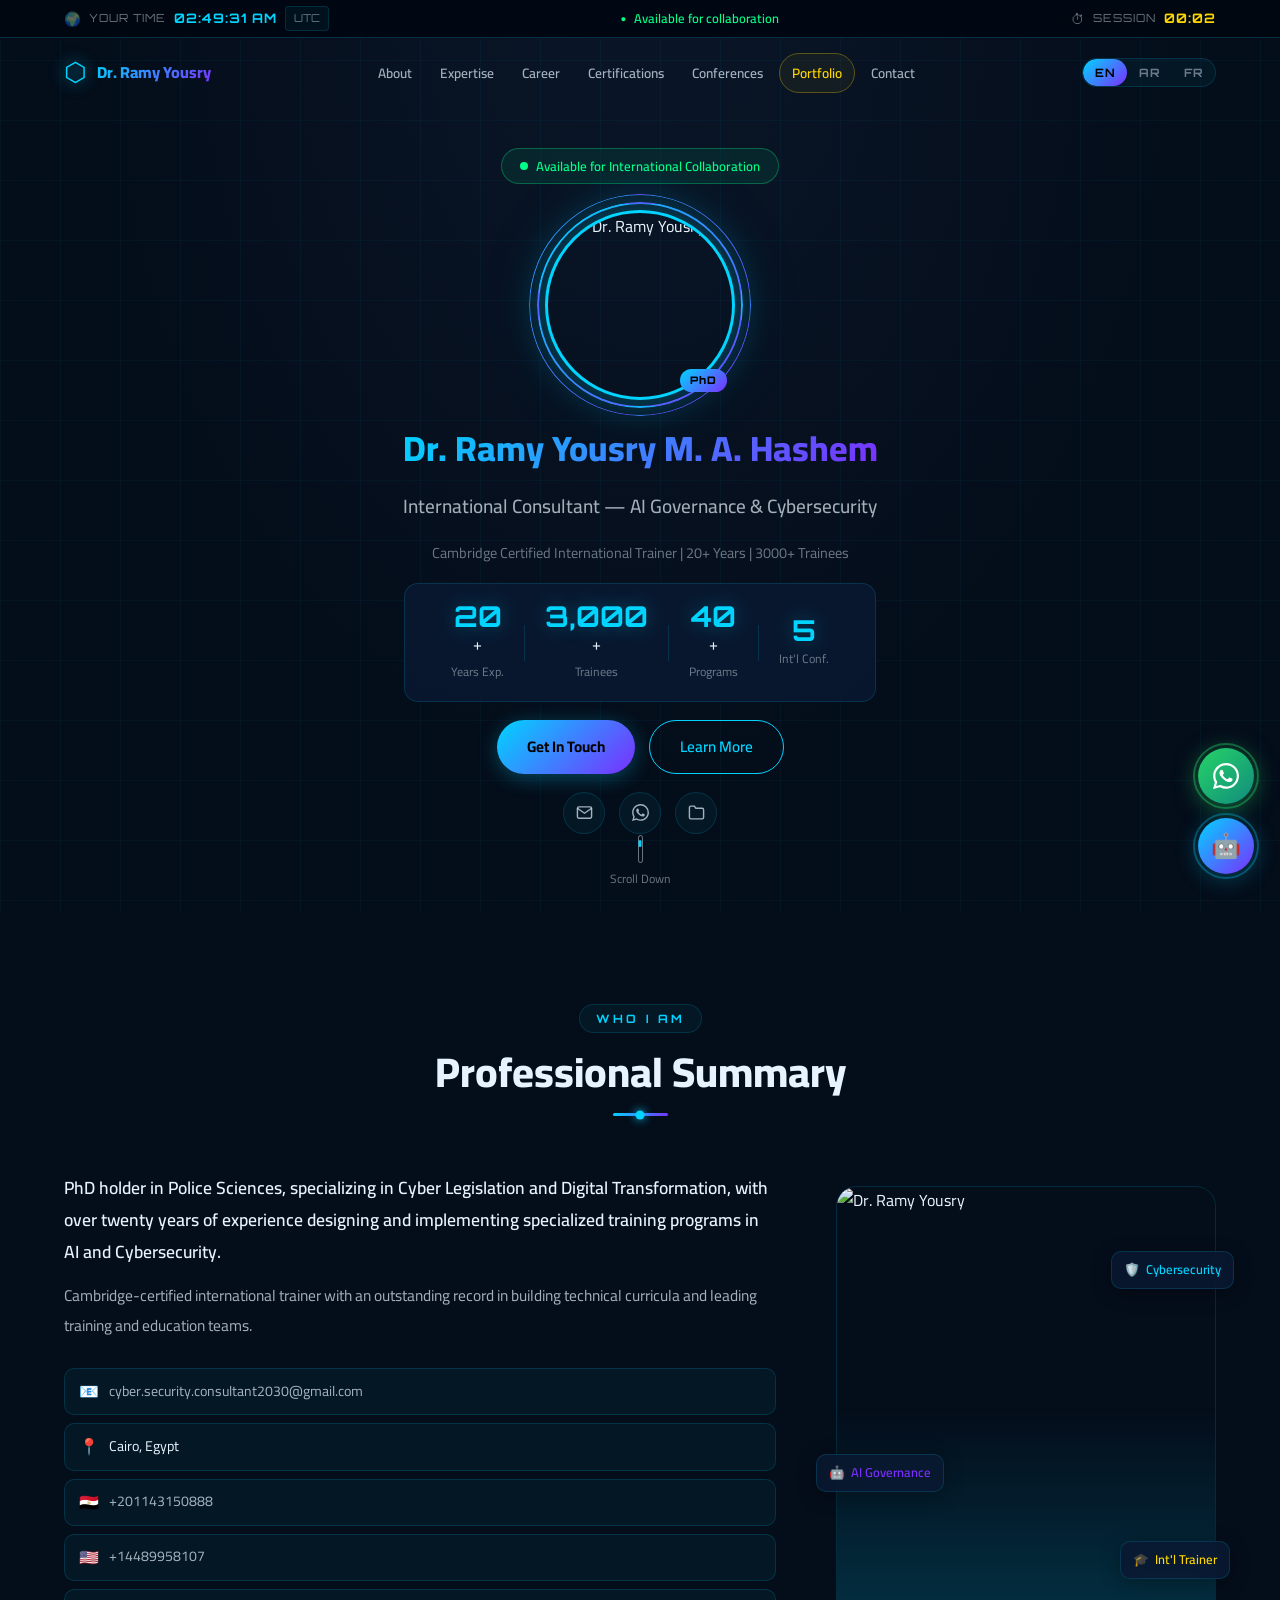
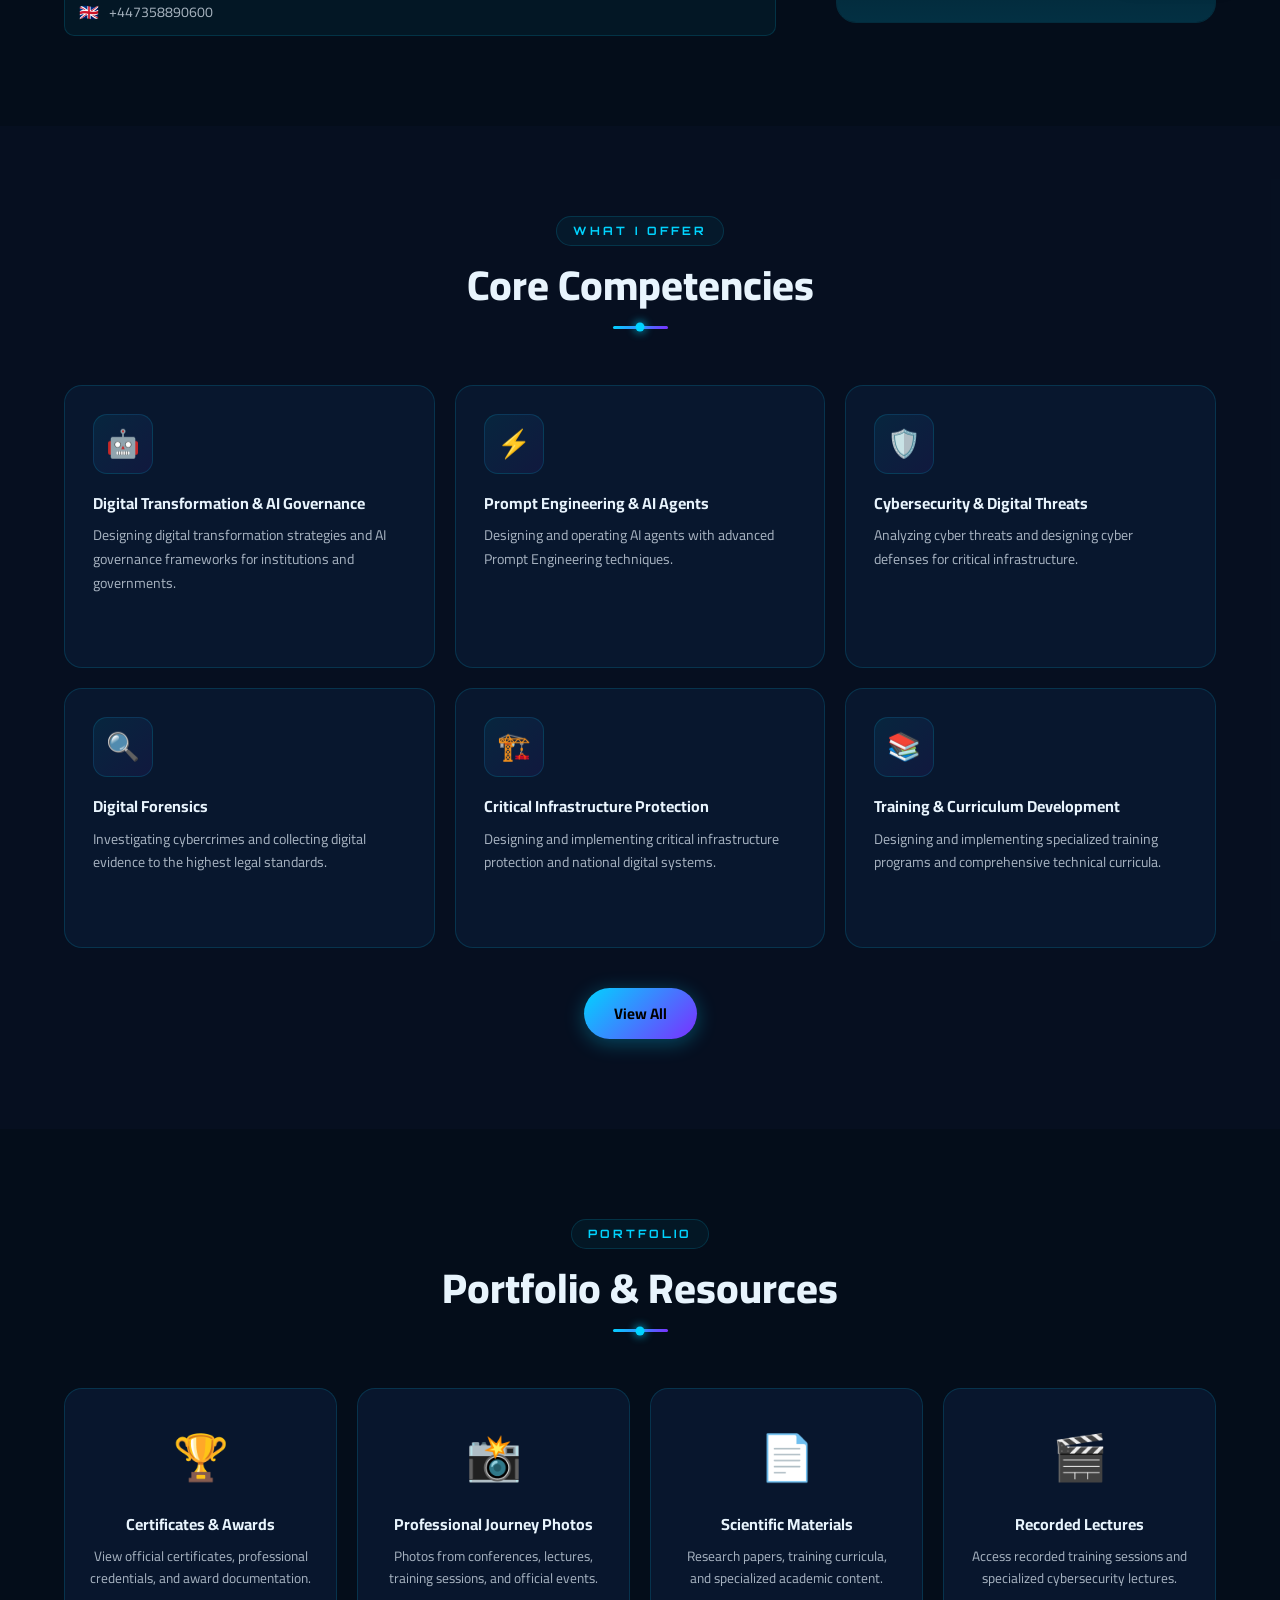
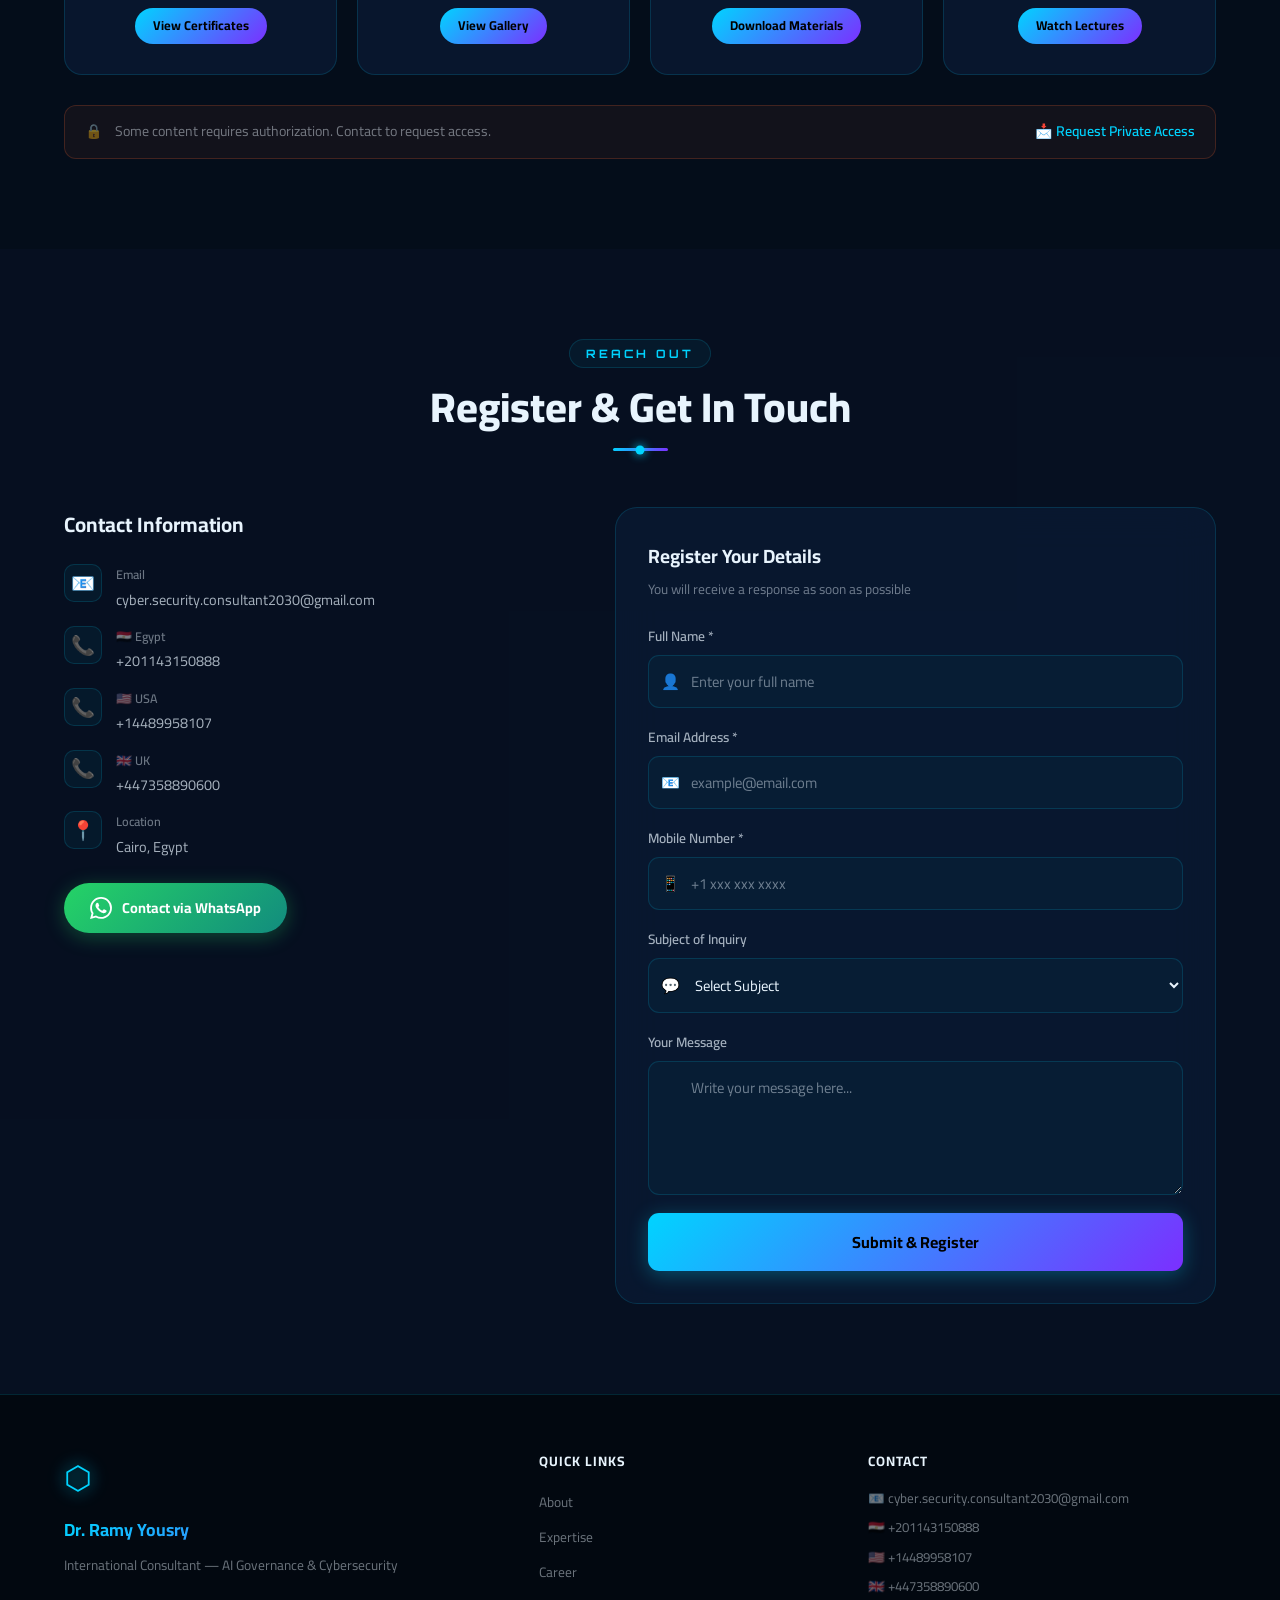
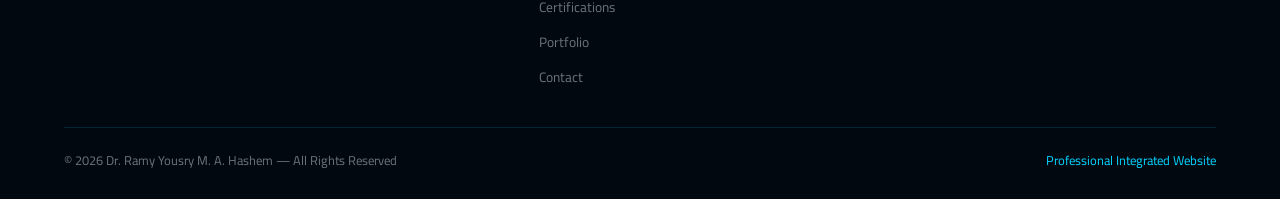
==== index.html @ 3b94d272 "Add files via upload" ====
<!DOCTYPE html>
<html lang="en" dir="ltr">
<head>
  <meta charset="UTF-8"/>
  <meta name="viewport" content="width=device-width, initial-scale=1.0"/>
  <title>Dr. Ramy Yousry | International Consultant — AI Governance & Cybersecurity</title>
  <meta name="description" content="Dr. Ramy Yousry — International Consultant in AI Governance and Cybersecurity, Cambridge Certified International Trainer with 20+ years experience."/>
  <meta name="keywords" content="Ramy Yousry, AI Governance, Cybersecurity, International Consultant, Trainer, Cambridge"/>
  <link rel="preconnect" href="https://fonts.googleapis.com"/>
  <link rel="preconnect" href="https://fonts.gstatic.com" crossorigin/>
  <link href="https://fonts.googleapis.com/css2?family=Cairo:wght@300;400;600;700;800&family=Rajdhani:wght@400;500;600;700&family=Orbitron:wght@400;700;900&display=swap" rel="stylesheet"/>
  <link rel="stylesheet" href="style.css"/>
</head>
<body class="ltr-mode">

  <div id="particles-container"></div>

  <!-- ===== TOP INFO BAR ===== -->
  <div class="top-bar" id="top-bar">
    <div class="top-bar-inner">
      <div class="top-bar-left">
        <span class="top-bar-icon">🌍</span>
        <span class="top-time-label" id="tb-your-time">Your Time</span>
        <span class="top-clock" id="top-clock">--:--:--</span>
        <span class="top-timezone" id="top-timezone"></span>
      </div>
      <div class="top-bar-center">
        <span class="top-bar-icon pulse-green">●</span>
        <span id="tb-available">Available for collaboration</span>
      </div>
      <div class="top-bar-right">
        <span class="top-bar-icon">⏱</span>
        <span class="top-session-label" id="tb-session">Session</span>
        <span class="top-session" id="session-timer">00:00</span>
      </div>
    </div>
  </div>

  <!-- ===== NAVBAR ===== -->
  <nav class="navbar" id="navbar">
    <div class="nav-container">
      <div class="nav-logo">
        <span class="logo-icon">⬡</span>
        <span class="logo-text">Dr. Ramy Yousry</span>
      </div>
      <ul class="nav-links" id="nav-links">
        <li><a href="#about" id="nav-about">About</a></li>
        <li><a href="expertise.html" id="nav-expertise">Expertise</a></li>
        <li><a href="experience.html" id="nav-experience">Career</a></li>
        <li><a href="certifications.html" id="nav-certifications">Certifications</a></li>
        <li><a href="conferences.html" id="nav-conferences">Conferences</a></li>
        <li><a href="portfolio.html" id="nav-portfolio" class="nav-highlight">Portfolio</a></li>
        <li><a href="#contact" id="nav-contact">Contact</a></li>
      </ul>
      <div class="nav-actions">
        <div class="lang-switcher" id="lang-switcher">
          <button class="lang-btn active" data-lang="en">EN</button>
          <button class="lang-btn" data-lang="ar">AR</button>
          <button class="lang-btn" data-lang="fr">FR</button>
        </div>
        <button class="nav-toggle" id="nav-toggle">
          <span></span><span></span><span></span>
        </button>
      </div>
    </div>
  </nav>

  <!-- ===== HERO ===== -->
  <section class="hero" id="hero">
    <div class="hero-grid-overlay"></div>
    <div class="hero-content">
      <div class="hero-badge">
        <span class="badge-dot"></span>
        <span id="hero-badge">Available for International Collaboration</span>
      </div>
      <div class="hero-photo-wrapper">
        <div class="hero-photo-ring"></div>
        <div class="hero-photo-ring ring-2"></div>
        <img src="images/profile.jpg" alt="Dr. Ramy Yousry" class="hero-photo"/>
        <div class="hero-photo-badge">PhD</div>
      </div>
      <h1 class="hero-name" id="hero-name">Dr. Ramy Yousry M. A. Hashem</h1>
      <p class="hero-title" id="hero-title">International Consultant — AI Governance & Cybersecurity</p>
      <p class="hero-subtitle" id="hero-subtitle">Cambridge Certified International Trainer | 20+ Years | 3000+ Trainees</p>
      <div class="hero-stats">
        <div class="stat-item">
          <span class="stat-num" data-target="20">0</span><span>+</span>
          <span class="stat-label" id="stat-years">Years Exp.</span>
        </div>
        <div class="stat-divider"></div>
        <div class="stat-item">
          <span class="stat-num" data-target="3000">0</span><span>+</span>
          <span class="stat-label" id="stat-trainees">Trainees</span>
        </div>
        <div class="stat-divider"></div>
        <div class="stat-item">
          <span class="stat-num" data-target="40">0</span><span>+</span>
          <span class="stat-label" id="stat-programs">Programs</span>
        </div>
        <div class="stat-divider"></div>
        <div class="stat-item">
          <span class="stat-num" data-target="5">0</span>
          <span class="stat-label" id="stat-conferences">Int'l Conf.</span>
        </div>
      </div>
      <div class="hero-cta">
        <a href="#contact" class="btn-primary" id="hero-cta1">Get In Touch</a>
        <a href="#about" class="btn-secondary" id="hero-cta2">Learn More</a>
      </div>
      <div class="hero-socials">
        <a href="mailto:cyber.security.consultant2030@gmail.com" class="social-link" title="Email">
          <svg viewBox="0 0 24 24" fill="none" stroke="currentColor" stroke-width="2"><path d="M4 4h16c1.1 0 2 .9 2 2v12c0 1.1-.9 2-2 2H4c-1.1 0-2-.9-2-2V6c0-1.1.9-2 2-2z"/><polyline points="22,6 12,13 2,6"/></svg>
        </a>
        <a href="https://wa.me/14489958107" target="_blank" class="social-link" title="WhatsApp" id="wa-social">
          <svg viewBox="0 0 24 24" fill="currentColor"><path d="M17.472 14.382c-.297-.149-1.758-.867-2.03-.967-.273-.099-.471-.148-.67.15-.197.297-.767.966-.94 1.164-.173.199-.347.223-.644.075-.297-.15-1.255-.463-2.39-1.475-.883-.788-1.48-1.761-1.653-2.059-.173-.297-.018-.458.13-.606.134-.133.298-.347.446-.52.149-.174.198-.298.298-.497.099-.198.05-.371-.025-.52-.075-.149-.669-1.612-.916-2.207-.242-.579-.487-.5-.669-.51-.173-.008-.371-.01-.57-.01-.198 0-.52.074-.792.372-.272.297-1.04 1.016-1.04 2.479 0 1.462 1.065 2.875 1.213 3.074.149.198 2.096 3.2 5.077 4.487.709.306 1.262.489 1.694.625.712.227 1.36.195 1.871.118.571-.085 1.758-.719 2.006-1.413.248-.694.248-1.289.173-1.413-.074-.124-.272-.198-.57-.347m-5.421 7.403h-.004a9.87 9.87 0 01-5.031-1.378l-.361-.214-3.741.982.998-3.648-.235-.374a9.86 9.86 0 01-1.51-5.26c.001-5.45 4.436-9.884 9.888-9.884 2.64 0 5.122 1.03 6.988 2.898a9.825 9.825 0 012.893 6.994c-.003 5.45-4.437 9.884-9.885 9.884m8.413-18.297A11.815 11.815 0 0012.05 0C5.495 0 .16 5.335.157 11.892c0 2.096.547 4.142 1.588 5.945L.057 24l6.305-1.654a11.882 11.882 0 005.683 1.448h.005c6.554 0 11.89-5.335 11.893-11.893a11.821 11.821 0 00-3.48-8.413z"/></svg>
        </a>
        <a href="https://drive.google.com/drive/folders/1-XeiYtOV07gzVsQddErY1we0h6-1MS_B" target="_blank" class="social-link" title="Portfolio">
          <svg viewBox="0 0 24 24" fill="none" stroke="currentColor" stroke-width="2"><path d="M22 19a2 2 0 0 1-2 2H4a2 2 0 0 1-2-2V5a2 2 0 0 1 2-2h5l2 3h9a2 2 0 0 1 2 2z"/></svg>
        </a>
      </div>
    </div>
    <div class="hero-scroll-indicator">
      <div class="scroll-dot"></div>
      <span id="hero-scroll">Scroll Down</span>
    </div>
  </section>

  <!-- ===== ABOUT ===== -->
  <section class="section about-section" id="about">
    <div class="container">
      <div class="section-header fade-in">
        <span class="section-tag" id="tag-about">Who I Am</span>
        <h2 id="h-about">Professional Summary</h2>
        <div class="section-line"></div>
      </div>
      <div class="about-grid">
        <div class="about-text fade-in">
          <p class="about-lead" id="about-lead">PhD holder in Police Sciences, specializing in Cyber Legislation and Digital Transformation, with over twenty years of experience designing and implementing specialized training programs in AI and Cybersecurity.</p>
          <p class="about-body" id="about-body">Cambridge-certified international trainer with an outstanding record in building technical curricula and leading training and education teams.</p>
          <div class="about-contact-grid">
            <div class="contact-chip"><span class="chip-icon">📧</span><a href="mailto:cyber.security.consultant2030@gmail.com">cyber.security.consultant2030@gmail.com</a></div>
            <div class="contact-chip"><span class="chip-icon">📍</span><span id="contact-location">Cairo, Egypt</span></div>
            <div class="contact-chip"><span class="chip-icon">🇪🇬</span><a href="tel:+201143150888">+201143150888</a></div>
            <div class="contact-chip"><span class="chip-icon">🇺🇸</span><a href="tel:+14489958107">+14489958107</a></div>
            <div class="contact-chip"><span class="chip-icon">🇬🇧</span><a href="tel:+447358890600">+447358890600</a></div>
          </div>
        </div>
        <div class="about-visual fade-in">
          <div class="about-card-3d">
            <div class="card-inner"><div class="card-front">
              <img src="images/profile.jpg" alt="Dr. Ramy Yousry" class="about-photo"/>
              <div class="card-glow"></div>
            </div></div>
            <div class="floating-tag tag-1"><span>🛡️</span><span>Cybersecurity</span></div>
            <div class="floating-tag tag-2"><span>🤖</span><span>AI Governance</span></div>
            <div class="floating-tag tag-3"><span>🎓</span><span>Int'l Trainer</span></div>
          </div>
        </div>
      </div>
    </div>
  </section>

  <!-- ===== EXPERTISE PREVIEW ===== -->
  <section class="section expertise-section" id="expertise">
    <div class="container">
      <div class="section-header fade-in">
        <span class="section-tag" id="tag-expertise">What I Offer</span>
        <h2 id="h-expertise">Core Competencies</h2>
        <div class="section-line"></div>
      </div>
      <div class="expertise-grid">
        <a href="expertise.html" class="expertise-card fade-in" data-delay="0">
          <div class="expertise-icon-wrap"><div class="expertise-icon">🤖</div></div>
          <h3 id="exp1-title">Digital Transformation & AI Governance</h3>
          <p id="exp1-body">Designing digital transformation strategies and AI governance frameworks.</p>
          <span class="card-explore" id="explore-btn">Explore →</span>
        </a>
        <a href="expertise.html" class="expertise-card fade-in" data-delay="100">
          <div class="expertise-icon-wrap"><div class="expertise-icon">⚡</div></div>
          <h3 id="exp2-title">Prompt Engineering & AI Agents</h3>
          <p id="exp2-body">Designing and operating AI agents with advanced techniques.</p>
          <span class="card-explore">Explore →</span>
        </a>
        <a href="expertise.html" class="expertise-card fade-in" data-delay="200">
          <div class="expertise-icon-wrap"><div class="expertise-icon">🛡️</div></div>
          <h3 id="exp3-title">Cybersecurity & Digital Threats</h3>
          <p id="exp3-body">Analyzing cyber threats and designing cyber defenses.</p>
          <span class="card-explore">Explore →</span>
        </a>
        <a href="expertise.html" class="expertise-card fade-in" data-delay="300">
          <div class="expertise-icon-wrap"><div class="expertise-icon">🔍</div></div>
          <h3 id="exp4-title">Digital Forensics</h3>
          <p id="exp4-body">Investigating cybercrimes and collecting digital evidence.</p>
          <span class="card-explore">Explore →</span>
        </a>
        <a href="expertise.html" class="expertise-card fade-in" data-delay="400">
          <div class="expertise-icon-wrap"><div class="expertise-icon">🏗️</div></div>
          <h3 id="exp5-title">Critical Infrastructure Protection</h3>
          <p id="exp5-body">Designing and implementing infrastructure protection systems.</p>
          <span class="card-explore">Explore →</span>
        </a>
        <a href="expertise.html" class="expertise-card fade-in" data-delay="500">
          <div class="expertise-icon-wrap"><div class="expertise-icon">📚</div></div>
          <h3 id="exp6-title">Training & Curriculum Development</h3>
          <p id="exp6-body">Designing specialized training programs and curricula.</p>
          <span class="card-explore">Explore →</span>
        </a>
      </div>
      <div class="section-cta fade-in">
        <a href="expertise.html" class="btn-primary" id="view-all-expertise">View All Expertise →</a>
      </div>
    </div>
  </section>

  <!-- ===== PORTFOLIO PREVIEW ===== -->
  <section class="section portfolio-preview-section" id="portfolio-preview">
    <div class="container">
      <div class="section-header fade-in">
        <span class="section-tag" id="tag-portfolio">Portfolio</span>
        <h2 id="h-portfolio">Portfolio & Resources</h2>
        <div class="section-line"></div>
      </div>
      <div class="portfolio-preview-grid">
        <a href="portfolio.html#certificates" class="port-preview-card fade-in" data-delay="0">
          <div class="port-preview-icon">🏆</div>
          <div class="port-preview-glow"></div>
          <h3 id="port1-title">Certificates & Awards</h3>
          <p id="port1-desc">View official certificates, credentials, and award documentation.</p>
          <span class="port-preview-btn" id="port1-btn">View Certificates</span>
        </a>
        <a href="portfolio.html#photos" class="port-preview-card fade-in" data-delay="100">
          <div class="port-preview-icon">📸</div>
          <div class="port-preview-glow"></div>
          <h3 id="port2-title">Professional Journey Photos</h3>
          <p id="port2-desc">Photos from conferences, lectures, and official events.</p>
          <span class="port-preview-btn" id="port2-btn">View Gallery</span>
        </a>
        <a href="portfolio.html#materials" class="port-preview-card fade-in" data-delay="200">
          <div class="port-preview-icon">📄</div>
          <div class="port-preview-glow"></div>
          <h3 id="port3-title">Scientific Materials</h3>
          <p id="port3-desc">Research papers, curricula, and academic content.</p>
          <span class="port-preview-btn" id="port3-btn">Download Materials</span>
        </a>
        <a href="portfolio.html#lectures" class="port-preview-card fade-in" data-delay="300">
          <div class="port-preview-icon">🎬</div>
          <div class="port-preview-glow"></div>
          <h3 id="port4-title">Recorded Lectures</h3>
          <p id="port4-desc">Access recorded training sessions and specialized lectures.</p>
          <span class="port-preview-btn" id="port4-btn">Watch Lectures</span>
        </a>
      </div>
      <div class="port-note fade-in">
        <span>🔒</span>
        <span id="port-note">Some content requires authorization. Contact to request access.</span>
        <a href="#contact" class="port-contact-link" id="port-contact">📩 Request Private Access</a>
      </div>
    </div>
  </section>

  <!-- ===== CONTACT ===== -->
  <section class="section contact-section" id="contact">
    <div class="container">
      <div class="section-header fade-in">
        <span class="section-tag" id="tag-contact">Reach Out</span>
        <h2 id="h-contact">Register & Get In Touch</h2>
        <div class="section-line"></div>
      </div>
      <div class="contact-grid">
        <div class="contact-info fade-in">
          <h3 id="contact-info-title">Contact Information</h3>
          <div class="info-items">
            <div class="info-item">
              <div class="info-icon">📧</div>
              <div><strong>Email</strong><a href="mailto:cyber.security.consultant2030@gmail.com">cyber.security.consultant2030@gmail.com</a></div>
            </div>
            <div class="info-item">
              <div class="info-icon">📞</div>
              <div><strong>🇪🇬 Egypt</strong><a href="tel:+201143150888">+201143150888</a></div>
            </div>
            <div class="info-item">
              <div class="info-icon">📞</div>
              <div><strong>🇺🇸 USA</strong><a href="tel:+14489958107">+14489958107</a></div>
            </div>
            <div class="info-item">
              <div class="info-icon">📞</div>
              <div><strong>🇬🇧 UK</strong><a href="tel:+447358890600">+447358890600</a></div>
            </div>
            <div class="info-item">
              <div class="info-icon">📍</div>
              <div><strong id="contact-loc-label">Location</strong><span id="contact-location2">Cairo, Egypt</span></div>
            </div>
          </div>
          <a href="https://wa.me/14489958107" target="_blank" class="whatsapp-contact-btn" id="wa-contact-btn">
            <svg viewBox="0 0 24 24" fill="currentColor" width="22" height="22"><path d="M17.472 14.382c-.297-.149-1.758-.867-2.03-.967-.273-.099-.471-.148-.67.15-.197.297-.767.966-.94 1.164-.173.199-.347.223-.644.075-.297-.15-1.255-.463-2.39-1.475-.883-.788-1.48-1.761-1.653-2.059-.173-.297-.018-.458.13-.606.134-.133.298-.347.446-.52.149-.174.198-.298.298-.497.099-.198.05-.371-.025-.52-.075-.149-.669-1.612-.916-2.207-.242-.579-.487-.5-.669-.51-.173-.008-.371-.01-.57-.01-.198 0-.52.074-.792.372-.272.297-1.04 1.016-1.04 2.479 0 1.462 1.065 2.875 1.213 3.074.149.198 2.096 3.2 5.077 4.487.709.306 1.262.489 1.694.625.712.227 1.36.195 1.871.118.571-.085 1.758-.719 2.006-1.413.248-.694.248-1.289.173-1.413-.074-.124-.272-.198-.57-.347m-5.421 7.403h-.004a9.87 9.87 0 01-5.031-1.378l-.361-.214-3.741.982.998-3.648-.235-.374a9.86 9.86 0 01-1.51-5.26c.001-5.45 4.436-9.884 9.888-9.884 2.64 0 5.122 1.03 6.988 2.898a9.825 9.825 0 012.893 6.994c-.003 5.45-4.437 9.884-9.885 9.884m8.413-18.297A11.815 11.815 0 0012.05 0C5.495 0 .16 5.335.157 11.892c0 2.096.547 4.142 1.588 5.945L.057 24l6.305-1.654a11.882 11.882 0 005.683 1.448h.005c6.554 0 11.89-5.335 11.893-11.893a11.821 11.821 0 00-3.48-8.413z"/></svg>
            <span id="wa-btn">Contact via WhatsApp</span>
          </a>
        </div>
        <div class="contact-form-wrapper fade-in">
          <div class="form-header">
            <h3 id="contact-register-title">Register Your Details</h3>
            <p id="contact-register-sub">You will receive a response as soon as possible</p>
          </div>
          <form class="contact-form" id="contact-form" action="https://formspree.io/f/YOUR_FORMSPREE_ID" method="POST">
            <input type="hidden" name="_subject" value="New Registration — Dr. Ramy Yousry Website"/>
            <div class="form-group">
              <label for="fullname" id="lbl-name">Full Name *</label>
              <div class="input-wrapper">
                <span class="input-icon">👤</span>
                <input type="text" id="fullname" name="name" placeholder="Enter your full name" required/>
              </div>
            </div>
            <div class="form-group">
              <label for="email" id="lbl-email">Email Address *</label>
              <div class="input-wrapper">
                <span class="input-icon">📧</span>
                <input type="email" id="email" name="email" placeholder="example@email.com" required/>
              </div>
            </div>
            <div class="form-group">
              <label for="phone" id="lbl-phone">Mobile Number *</label>
              <div class="input-wrapper">
                <span class="input-icon">📱</span>
                <input type="tel" id="phone" name="phone" placeholder="+1 xxx xxx xxxx" required/>
              </div>
            </div>
            <div class="form-group">
              <label for="interest" id="lbl-interest">Subject of Inquiry</label>
              <div class="input-wrapper">
                <span class="input-icon">💬</span>
                <select id="interest" name="interest">
                  <option value="" id="opt-select">Select Subject</option>
                  <option value="training" id="opt-training">Training & Educational Programs</option>
                  <option value="consulting" id="opt-consulting">AI Consulting</option>
                  <option value="cyber" id="opt-cyber">Cybersecurity Consulting</option>
                  <option value="lecture" id="opt-lecture">Lectures & Seminars</option>
                  <option value="portfolio" id="opt-portfolio">Request Portfolio Access</option>
                  <option value="other" id="opt-other">Other</option>
                </select>
              </div>
            </div>
            <div class="form-group">
              <label for="message" id="lbl-message">Your Message</label>
              <div class="input-wrapper textarea-wrapper">
                <textarea id="message" name="message" rows="4" placeholder="Write your message here..."></textarea>
              </div>
            </div>
            <button type="submit" class="btn-submit" id="submit-btn">
              <span class="btn-text" id="form-submit">Submit & Register</span>
              <span class="btn-loader" style="display:none;">⏳</span>
            </button>
            <div class="form-success" id="form-success" style="display:none;">
              <span>✅</span>
              <span id="form-success-msg">Successfully sent! Dr. Ramy will contact you soon.</span>
            </div>
          </form>
        </div>
      </div>
    </div>
  </section>

  <!-- ===== FOOTER ===== -->
  <footer class="footer">
    <div class="container">
      <div class="footer-grid">
        <div class="footer-brand">
          <span class="logo-icon">⬡</span>
          <h3>Dr. Ramy Yousry</h3>
          <p id="footer-desc">International Consultant — AI Governance & Cybersecurity</p>
        </div>
        <div class="footer-links">
          <h4 id="footer-links-title">Quick Links</h4>
          <ul>
            <li><a href="#about" id="fl-about">About</a></li>
            <li><a href="expertise.html" id="fl-expertise">Expertise</a></li>
            <li><a href="experience.html" id="fl-experience">Career</a></li>
            <li><a href="certifications.html" id="fl-certs">Certifications</a></li>
            <li><a href="portfolio.html" id="fl-portfolio">Portfolio</a></li>
            <li><a href="#contact" id="fl-contact">Contact</a></li>
          </ul>
        </div>
        <div class="footer-contact">
          <h4 id="footer-contact-title">Contact</h4>
          <p>📧 <a href="mailto:cyber.security.consultant2030@gmail.com">cyber.security.consultant2030@gmail.com</a></p>
          <p>🇪🇬 <a href="tel:+201143150888">+201143150888</a></p>
          <p>🇺🇸 <a href="tel:+14489958107">+14489958107</a></p>
          <p>🇬🇧 <a href="tel:+447358890600">+447358890600</a></p>
        </div>
      </div>
      <div class="footer-bottom">
        <p>© 2026 Dr. Ramy Yousry M. A. Hashem — <span id="footer-rights">All Rights Reserved</span></p>
        <p class="footer-built" id="footer-built">Professional Integrated Website</p>
      </div>
    </div>
  </footer>

  <!-- ===== WHATSAPP FLOAT ===== -->
  <a href="https://wa.me/14489958107" target="_blank" class="whatsapp-float" id="whatsapp-float">
    <div class="wa-pulse"></div>
    <svg viewBox="0 0 24 24" fill="currentColor"><path d="M17.472 14.382c-.297-.149-1.758-.867-2.03-.967-.273-.099-.471-.148-.67.15-.197.297-.767.966-.94 1.164-.173.199-.347.223-.644.075-.297-.15-1.255-.463-2.39-1.475-.883-.788-1.48-1.761-1.653-2.059-.173-.297-.018-.458.13-.606.134-.133.298-.347.446-.52.149-.174.198-.298.298-.497.099-.198.05-.371-.025-.52-.075-.149-.669-1.612-.916-2.207-.242-.579-.487-.5-.669-.51-.173-.008-.371-.01-.57-.01-.198 0-.52.074-.792.372-.272.297-1.04 1.016-1.04 2.479 0 1.462 1.065 2.875 1.213 3.074.149.198 2.096 3.2 5.077 4.487.709.306 1.262.489 1.694.625.712.227 1.36.195 1.871.118.571-.085 1.758-.719 2.006-1.413.248-.694.248-1.289.173-1.413-.074-.124-.272-.198-.57-.347m-5.421 7.403h-.004a9.87 9.87 0 01-5.031-1.378l-.361-.214-3.741.982.998-3.648-.235-.374a9.86 9.86 0 01-1.51-5.26c.001-5.45 4.436-9.884 9.888-9.884 2.64 0 5.122 1.03 6.988 2.898a9.825 9.825 0 012.893 6.994c-.003 5.45-4.437 9.884-9.885 9.884m8.413-18.297A11.815 11.815 0 0012.05 0C5.495 0 .16 5.335.157 11.892c0 2.096.547 4.142 1.588 5.945L.057 24l6.305-1.654a11.882 11.882 0 005.683 1.448h.005c6.554 0 11.89-5.335 11.893-11.893a11.821 11.821 0 00-3.48-8.413z"/></svg>
    <span class="wa-tooltip" id="wa-tooltip">Chat Now</span>
  </a>

  <!-- ===== AI CHAT ===== -->
  <div class="ai-chat-btn" id="ai-chat-btn">
    <div class="ai-pulse"></div>
    <span class="ai-icon">🤖</span>
    <span class="ai-tooltip" id="ai-tooltip">AI Assistant</span>
  </div>
  <div class="ai-chat-modal" id="ai-chat-modal">
    <div class="chat-header">
      <div class="chat-avatar">🤖</div>
      <div class="chat-info">
        <h4 id="ai-title">AI Assistant — Dr. Ramy</h4>
        <span class="chat-status" id="ai-status">Online Now</span>
      </div>
      <button class="chat-close" id="chat-close">✕</button>
    </div>
    <div class="chat-messages" id="chat-messages">
      <div class="chat-msg bot"><div class="msg-bubble" id="ai-welcome">Hello! I'm Dr. Ramy Yousry's AI Assistant. How can I help you today? 👋</div></div>
      <div class="chat-msg bot"><div class="msg-bubble coming-soon" id="ai-coming">🚧 This feature is under development. Coming soon with advanced AI!</div></div>
      <div class="chat-msg bot">
        <div class="quick-actions">
          <button class="quick-btn" id="ai-register-btn" onclick="document.getElementById('ai-chat-modal').classList.remove('active');document.getElementById('contact').scrollIntoView({behavior:'smooth'})">📝 Register My Info</button>
          <a href="https://wa.me/14489958107" target="_blank" class="quick-btn" id="ai-wa-btn">💬 Direct WhatsApp</a>
        </div>
      </div>
    </div>
    <div class="chat-input-area">
      <input type="text" id="chat-input" placeholder="Write your message here..." disabled/>
      <button class="chat-send" disabled>
        <svg viewBox="0 0 24 24" fill="none" stroke="currentColor" stroke-width="2" width="18" height="18"><line x1="22" y1="2" x2="11" y2="13"/><polygon points="22 2 15 22 11 13 2 9 22 2"/></svg>
      </button>
    </div>
  </div>

  <script src="i18n.js"></script>
  <script src="script.js"></script>
</body>
</html>
---- style.css ----
/* ================================================================
   DR. RAMY YOUSRY — COMPLETE STYLESHEET v2
   ================================================================ */
@import url('https://fonts.googleapis.com/css2?family=Cairo:wght@300;400;600;700;800;900&family=Orbitron:wght@400;700;900&family=Rajdhani:wght@500;600;700&display=swap');

:root {
  --primary: #00d4ff;
  --primary-glow: rgba(0,212,255,0.3);
  --secondary: #7b2fff;
  --secondary-glow: rgba(123,47,255,0.3);
  --accent: #ff6b35;
  --gold: #ffd700;
  --gold-glow: rgba(255,215,0,0.3);
  --success: #00ff88;
  --bg-dark: #040d1a;
  --bg-card: rgba(10,25,50,0.85);
  --bg-card-hover: rgba(15,35,65,0.95);
  --bg-glass: rgba(0,212,255,0.05);
  --bg-glass-hover: rgba(0,212,255,0.1);
  --border: rgba(0,212,255,0.15);
  --border-hover: rgba(0,212,255,0.4);
  --border-glow: rgba(0,212,255,0.6);
  --text-primary: #e8f4fd;
  --text-secondary: rgba(232,244,253,0.7);
  --text-muted: rgba(232,244,253,0.45);
  --gradient-primary: linear-gradient(135deg, #00d4ff, #7b2fff);
  --gradient-card: linear-gradient(135deg, rgba(0,212,255,0.08), rgba(123,47,255,0.08));
  --top-bar-height: 38px;
  --nav-height: 70px;
  --font-main: 'Cairo', 'Rajdhani', sans-serif;
  --font-tech: 'Orbitron', monospace;
  --transition: all 0.3s cubic-bezier(0.4,0,0.2,1);
}

*, *::before, *::after { box-sizing: border-box; margin: 0; padding: 0; }
html { scroll-behavior: smooth; }

body {
  font-family: var(--font-main);
  background: var(--bg-dark);
  color: var(--text-primary);
  line-height: 1.7;
  overflow-x: hidden;
}

body.ltr-mode { direction: ltr; text-align: left; }
body.rtl-mode { direction: rtl; text-align: right; }

a { color: var(--primary); text-decoration: none; transition: var(--transition); }
ul { list-style: none; }
img { max-width: 100%; display: block; }

::-webkit-scrollbar { width: 5px; }
::-webkit-scrollbar-track { background: var(--bg-dark); }
::-webkit-scrollbar-thumb { background: var(--gradient-primary); border-radius: 3px; }

/* ===== TOP INFO BAR ===== */
.top-bar {
  position: fixed;
  top: 0; left: 0; right: 0;
  height: var(--top-bar-height);
  background: rgba(2,8,18,0.97);
  border-bottom: 1px solid rgba(0,212,255,0.2);
  z-index: 1100;
  backdrop-filter: blur(20px);
}

.top-bar-inner {
  max-width: 1200px;
  margin: 0 auto;
  padding: 0 24px;
  height: 100%;
  display: flex;
  align-items: center;
  justify-content: space-between;
  gap: 20px;
}

.top-bar-left, .top-bar-right, .top-bar-center {
  display: flex;
  align-items: center;
  gap: 8px;
  font-size: 0.78rem;
  color: var(--text-muted);
  font-family: var(--font-tech);
}

.top-bar-center {
  color: var(--success);
  font-family: var(--font-main);
  font-size: 0.8rem;
  font-weight: 600;
}

.top-bar-icon { font-size: 0.85rem; }

.top-time-label, .top-session-label {
  color: var(--text-muted);
  font-size: 0.7rem;
  text-transform: uppercase;
  letter-spacing: 1px;
}

.top-clock {
  color: var(--primary);
  font-weight: 700;
  font-size: 0.82rem;
  letter-spacing: 1px;
}

.top-timezone {
  color: var(--text-muted);
  font-size: 0.68rem;
  background: var(--bg-glass);
  padding: 2px 8px;
  border-radius: 4px;
  border: 1px solid var(--border);
}

.top-session {
  color: var(--gold);
  font-weight: 700;
  font-size: 0.82rem;
  letter-spacing: 1px;
  min-width: 48px;
}

.pulse-green {
  animation: pulse-dot 1.5s ease-in-out infinite;
  font-size: 0.6rem !important;
  line-height: 1;
}

@keyframes pulse-dot {
  0%,100% { opacity: 1; }
  50% { opacity: 0.3; }
}

/* ===== PARTICLES ===== */
#particles-container {
  position: fixed;
  inset: 0;
  pointer-events: none;
  z-index: 0;
  overflow: hidden;
}

.particle {
  position: absolute;
  border-radius: 50%;
  animation: float-particle linear infinite;
  opacity: 0;
}

@keyframes float-particle {
  0% { transform: translateY(100vh) rotate(0deg); opacity: 0; }
  10% { opacity: 0.8; }
  90% { opacity: 0.4; }
  100% { transform: translateY(-100px) rotate(720deg); opacity: 0; }
}

/* ===== CONTAINER ===== */
.container {
  max-width: 1200px;
  margin: 0 auto;
  padding: 0 24px;
}

/* ===== NAVBAR ===== */
.navbar {
  position: fixed;
  top: var(--top-bar-height);
  left: 0; right: 0;
  z-index: 1000;
  padding: 12px 0;
  transition: var(--transition);
}

.navbar.scrolled {
  background: rgba(4,13,26,0.97);
  backdrop-filter: blur(20px);
  border-bottom: 1px solid var(--border);
  box-shadow: 0 4px 30px rgba(0,212,255,0.08);
}

.nav-container {
  max-width: 1200px;
  margin: 0 auto;
  padding: 0 24px;
  display: flex;
  align-items: center;
  justify-content: space-between;
  gap: 16px;
}

.nav-logo {
  display: flex;
  align-items: center;
  gap: 10px;
  cursor: pointer;
  flex-shrink: 0;
}

.logo-icon {
  font-size: 26px;
  color: var(--primary);
  filter: drop-shadow(0 0 8px var(--primary));
  animation: spin-hex 10s linear infinite;
}

@keyframes spin-hex {
  from { transform: rotate(0deg); }
  to { transform: rotate(360deg); }
}

.logo-text {
  font-size: 1rem;
  font-weight: 800;
  background: var(--gradient-primary);
  -webkit-background-clip: text;
  -webkit-text-fill-color: transparent;
  background-clip: text;
  white-space: nowrap;
}

.nav-links {
  display: flex;
  align-items: center;
  gap: 4px;
  flex-wrap: nowrap;
}

.nav-links a {
  color: var(--text-secondary);
  font-size: 0.85rem;
  font-weight: 600;
  padding: 6px 12px;
  border-radius: 20px;
  transition: var(--transition);
  white-space: nowrap;
}

.nav-links a:hover, .nav-links a.active {
  color: var(--primary);
  background: var(--bg-glass);
}

.nav-links a.nav-highlight {
  color: var(--gold);
  border: 1px solid rgba(255,215,0,0.3);
  background: rgba(255,215,0,0.05);
}

.nav-links a.nav-highlight:hover {
  background: rgba(255,215,0,0.1);
  border-color: var(--gold);
}

/* 3-Language Switcher */
.lang-switcher {
  display: flex;
  background: var(--bg-glass);
  border: 1px solid var(--border);
  border-radius: 20px;
  overflow: hidden;
  gap: 0;
}

.lang-btn {
  background: none;
  border: none;
  color: var(--text-muted);
  font-family: var(--font-tech);
  font-size: 0.72rem;
  font-weight: 700;
  padding: 6px 12px;
  cursor: pointer;
  transition: var(--transition);
  letter-spacing: 0.5px;
}

.lang-btn:hover { color: var(--primary); }

.lang-btn.active {
  background: var(--gradient-primary);
  color: #000;
  border-radius: 20px;
}

.nav-actions {
  display: flex;
  align-items: center;
  gap: 12px;
  flex-shrink: 0;
}

.nav-toggle {
  display: none;
  flex-direction: column;
  gap: 5px;
  background: none;
  border: none;
  cursor: pointer;
  padding: 6px;
}

.nav-toggle span {
  display: block;
  width: 22px;
  height: 2px;
  background: var(--text-primary);
  border-radius: 2px;
  transition: var(--transition);
}

/* ===== HERO ===== */
.hero {
  min-height: 100vh;
  display: flex;
  align-items: center;
  justify-content: center;
  position: relative;
  padding: calc(var(--top-bar-height) + var(--nav-height) + 40px) 24px 80px;
  text-align: center;
  background: radial-gradient(ellipse at top, #0a1628 0%, #040d1a 60%);
  overflow: hidden;
}

.hero-grid-overlay {
  position: absolute;
  inset: 0;
  background-image: linear-gradient(rgba(0,212,255,0.04) 1px, transparent 1px), linear-gradient(90deg, rgba(0,212,255,0.04) 1px, transparent 1px);
  background-size: 60px 60px;
  animation: grid-move 20s linear infinite;
}

@keyframes grid-move {
  0% { transform: translateY(0); }
  100% { transform: translateY(60px); }
}

.hero-content {
  position: relative;
  z-index: 2;
  max-width: 880px;
  margin: 0 auto;
  display: flex;
  flex-direction: column;
  align-items: center;
  gap: 18px;
}

.hero-badge {
  display: inline-flex;
  align-items: center;
  gap: 8px;
  background: rgba(0,255,136,0.08);
  border: 1px solid rgba(0,255,136,0.3);
  color: var(--success);
  padding: 6px 18px;
  border-radius: 20px;
  font-size: 0.82rem;
  font-weight: 600;
}

.badge-dot {
  width: 8px; height: 8px;
  background: var(--success);
  border-radius: 50%;
  animation: pulse-dot 2s infinite;
}

.hero-photo-wrapper {
  position: relative;
  width: 190px; height: 190px;
  margin: 8px auto;
}

.hero-photo-ring {
  position: absolute;
  inset: -8px;
  border-radius: 50%;
  border: 2px solid transparent;
  background: var(--gradient-primary);
  -webkit-mask: linear-gradient(#fff 0 0) padding-box, linear-gradient(#fff 0 0);
  -webkit-mask-composite: xor;
  mask-composite: exclude;
  animation: ring-spin 6s linear infinite;
}

.hero-photo-ring.ring-2 {
  inset: -16px;
  border: 1px solid rgba(123,47,255,0.35);
  animation-duration: 10s;
  animation-direction: reverse;
}

@keyframes ring-spin {
  from { transform: rotate(0deg); }
  to { transform: rotate(360deg); }
}

.hero-photo {
  width: 190px; height: 190px;
  border-radius: 50%;
  object-fit: cover;
  object-position: center top;
  border: 3px solid var(--primary);
  box-shadow: 0 0 40px var(--primary-glow), 0 0 80px rgba(0,212,255,0.1);
  position: relative;
  z-index: 1;
}

.hero-photo-badge {
  position: absolute;
  bottom: 8px; right: 8px;
  background: var(--gradient-primary);
  color: #000;
  font-family: var(--font-tech);
  font-weight: 900;
  font-size: 0.65rem;
  padding: 3px 10px;
  border-radius: 20px;
  z-index: 2;
  letter-spacing: 1px;
}

.hero-name {
  font-size: clamp(1.4rem, 3vw, 2.2rem);
  font-weight: 800;
  background: var(--gradient-primary);
  -webkit-background-clip: text;
  -webkit-text-fill-color: transparent;
  background-clip: text;
  line-height: 1.3;
}

.hero-title {
  font-size: clamp(0.95rem, 2vw, 1.2rem);
  color: var(--text-secondary);
  font-weight: 500;
}

.hero-subtitle { color: var(--text-muted); font-size: 0.9rem; }

.hero-stats {
  display: flex;
  align-items: center;
  background: var(--bg-card);
  border: 1px solid var(--border);
  border-radius: 14px;
  padding: 18px 26px;
  backdrop-filter: blur(20px);
  flex-wrap: wrap;
  justify-content: center;
  gap: 0;
}

.stat-item { text-align: center; padding: 0 20px; display: flex; flex-direction: column; align-items: center; }
.stat-num { font-family: var(--font-tech); font-size: 1.8rem; font-weight: 700; color: var(--primary); text-shadow: 0 0 20px var(--primary-glow); line-height: 1; }
.stat-label { font-size: 0.76rem; color: var(--text-muted); margin-top: 4px; }
.stat-divider { width: 1px; height: 36px; background: var(--border); }

.hero-cta { display: flex; gap: 14px; flex-wrap: wrap; justify-content: center; }

.btn-primary {
  background: var(--gradient-primary);
  color: #000;
  font-weight: 700;
  font-family: var(--font-main);
  font-size: 0.95rem;
  padding: 13px 30px;
  border-radius: 50px;
  border: none;
  cursor: pointer;
  transition: var(--transition);
  box-shadow: 0 4px 20px var(--primary-glow);
  display: inline-flex;
  align-items: center;
  gap: 6px;
}

.btn-primary:hover { transform: translateY(-2px); box-shadow: 0 8px 30px var(--primary-glow); color: #000; }

.btn-secondary {
  background: transparent;
  color: var(--primary);
  font-weight: 600;
  font-family: var(--font-main);
  font-size: 0.95rem;
  padding: 13px 30px;
  border-radius: 50px;
  border: 1.5px solid var(--primary);
  transition: var(--transition);
}

.btn-secondary:hover { background: var(--bg-glass-hover); transform: translateY(-2px); color: var(--primary); }

.hero-socials { display: flex; gap: 14px; justify-content: center; }

.social-link {
  width: 42px; height: 42px;
  border-radius: 50%;
  background: var(--bg-glass);
  border: 1px solid var(--border);
  display: flex; align-items: center; justify-content: center;
  color: var(--text-secondary);
  transition: var(--transition);
}
.social-link svg { width: 17px; height: 17px; }
.social-link:hover { border-color: var(--primary); color: var(--primary); background: var(--bg-glass-hover); transform: translateY(-3px); box-shadow: 0 8px 20px var(--primary-glow); }

.hero-scroll-indicator {
  position: absolute;
  bottom: 24px; left: 50%;
  transform: translateX(-50%);
  display: flex; flex-direction: column; align-items: center; gap: 6px;
  color: var(--text-muted); font-size: 0.75rem;
  animation: bounce-down 2s ease-in-out infinite;
}

.scroll-dot {
  width: 5px; height: 28px;
  border: 1.5px solid var(--text-muted);
  border-radius: 3px;
  position: relative;
}
.scroll-dot::after {
  content: '';
  position: absolute;
  top: 4px; left: 50%;
  transform: translateX(-50%);
  width: 3px; height: 7px;
  background: var(--primary);
  border-radius: 2px;
  animation: scroll-move 2s ease-in-out infinite;
}
@keyframes scroll-move { 0% { top: 4px; opacity: 1; } 100% { top: 16px; opacity: 0; } }
@keyframes bounce-down { 0%,100% { transform: translateX(-50%) translateY(0); } 50% { transform: translateX(-50%) translateY(5px); } }

/* ===== SECTION ===== */
.section { padding: 90px 0; position: relative; z-index: 1; }
.section:nth-child(even) { background: rgba(10,22,44,0.4); }

.section-header { text-align: center; margin-bottom: 56px; }
.section-tag {
  display: inline-block;
  font-family: var(--font-tech);
  font-size: 0.72rem;
  font-weight: 700;
  color: var(--primary);
  letter-spacing: 3px;
  text-transform: uppercase;
  margin-bottom: 12px;
  padding: 4px 16px;
  border: 1px solid var(--border);
  border-radius: 20px;
  background: var(--bg-glass);
}

.section-header h2 { font-size: clamp(1.7rem, 4vw, 2.6rem); font-weight: 800; color: var(--text-primary); margin-bottom: 14px; line-height: 1.3; }
.section-line { width: 55px; height: 3px; background: var(--gradient-primary); border-radius: 2px; margin: 0 auto; position: relative; }
.section-line::after { content: ''; position: absolute; top: 50%; left: 50%; transform: translate(-50%,-50%); width: 9px; height: 9px; background: var(--primary); border-radius: 50%; box-shadow: 0 0 10px var(--primary); }

.section-cta { text-align: center; margin-top: 40px; }

/* ===== ABOUT ===== */
.about-grid {
  display: grid;
  grid-template-columns: 1fr 380px;
  gap: 60px;
  align-items: center;
}

.about-lead { font-size: 1.1rem; font-weight: 600; color: var(--text-primary); line-height: 1.8; margin-bottom: 14px; }
.about-body { color: var(--text-secondary); font-size: 0.97rem; line-height: 1.9; margin-bottom: 28px; }
.about-contact-grid { display: flex; flex-direction: column; gap: 8px; }
.contact-chip {
  display: flex; align-items: center; gap: 10px;
  padding: 9px 14px;
  background: var(--bg-glass); border: 1px solid var(--border); border-radius: 10px;
  transition: var(--transition); font-size: 0.88rem;
}
.contact-chip:hover { border-color: var(--primary); background: var(--bg-glass-hover); }
.chip-icon { font-size: 1rem; }
.contact-chip a { color: var(--text-secondary); word-break: break-all; }
.contact-chip a:hover { color: var(--primary); }

.about-visual { position: relative; }
.about-card-3d { position: relative; width: 100%; padding-bottom: 115%; }
.card-inner { position: absolute; inset: 0; }
.card-front { width: 100%; height: 100%; border-radius: 20px; overflow: hidden; border: 1px solid var(--border); position: relative; }
.about-photo { width: 100%; height: 100%; object-fit: cover; object-position: center top; transition: transform 0.6s ease; }
.about-photo:hover { transform: scale(1.03); }
.card-glow { position: absolute; inset: 0; background: linear-gradient(to top, rgba(0,212,255,0.18) 0%, transparent 50%); pointer-events: none; }

.floating-tag {
  position: absolute;
  background: var(--bg-card);
  border: 1px solid var(--border);
  border-radius: 10px;
  padding: 7px 12px;
  display: flex; align-items: center; gap: 6px;
  font-size: 0.8rem; font-weight: 600;
  backdrop-filter: blur(10px);
  z-index: 10; white-space: nowrap;
  box-shadow: 0 4px 20px rgba(0,0,0,0.3);
}

.tag-1 { top: 15%; right: -18px; color: var(--primary); animation: float-tag 3s ease-in-out infinite; }
.tag-2 { bottom: 30%; left: -20px; color: var(--secondary); animation: float-tag 3s ease-in-out infinite 1s; }
.tag-3 { bottom: 10%; right: -14px; color: var(--gold); animation: float-tag 3s ease-in-out infinite 2s; }

body.rtl-mode .tag-1 { right: auto; left: -18px; }
body.rtl-mode .tag-2 { left: auto; right: -20px; }
body.rtl-mode .tag-3 { right: auto; left: -14px; }

@keyframes float-tag { 0%,100% { transform: translateY(0); } 50% { transform: translateY(-8px); } }

/* ===== EXPERTISE GRID ===== */
.expertise-grid { display: grid; grid-template-columns: repeat(auto-fit, minmax(320px, 1fr)); gap: 20px; }

.expertise-card {
  background: var(--bg-card);
  border: 1px solid var(--border);
  border-radius: 18px;
  padding: 28px;
  transition: var(--transition);
  position: relative;
  overflow: hidden;
  cursor: pointer;
  display: block;
  color: inherit;
}

.expertise-card::before {
  content: '';
  position: absolute;
  top: 0; left: 0; right: 0;
  height: 2px;
  background: var(--gradient-primary);
  transform: scaleX(0);
  transition: transform 0.4s ease;
}

.expertise-card:hover {
  border-color: var(--border-hover);
  transform: translateY(-6px);
  box-shadow: 0 20px 50px rgba(0,212,255,0.1);
  background: var(--bg-card-hover);
  color: inherit;
}

.expertise-card:hover::before { transform: scaleX(1); }

.expertise-icon-wrap {
  width: 60px; height: 60px;
  border-radius: 14px;
  background: var(--gradient-card);
  border: 1px solid var(--border);
  display: flex; align-items: center; justify-content: center;
  margin-bottom: 18px;
  transition: var(--transition);
}

.expertise-card:hover .expertise-icon-wrap { border-color: var(--primary); box-shadow: 0 0 20px var(--primary-glow); }
.expertise-icon { font-size: 1.7rem; }
.expertise-card h3 { font-size: 1rem; font-weight: 700; color: var(--text-primary); margin-bottom: 10px; line-height: 1.4; }
.expertise-card p { color: var(--text-secondary); font-size: 0.88rem; line-height: 1.7; margin-bottom: 16px; }

.card-explore {
  color: var(--primary);
  font-size: 0.82rem;
  font-weight: 700;
  opacity: 0;
  transform: translateX(-5px);
  transition: var(--transition);
  display: inline-block;
}

.expertise-card:hover .card-explore { opacity: 1; transform: translateX(0); }
body.rtl-mode .card-explore { transform: translateX(5px); }
body.rtl-mode .expertise-card:hover .card-explore { transform: translateX(0); }

/* ===== PORTFOLIO PREVIEW ===== */
.portfolio-preview-grid { display: grid; grid-template-columns: repeat(auto-fit, minmax(240px, 1fr)); gap: 20px; margin-bottom: 30px; }

.port-preview-card {
  background: var(--bg-card);
  border: 1px solid var(--border);
  border-radius: 18px;
  padding: 30px 24px;
  text-align: center;
  transition: var(--transition);
  display: block;
  color: inherit;
  position: relative;
  overflow: hidden;
}

.port-preview-card:hover {
  border-color: var(--border-hover);
  transform: translateY(-6px);
  box-shadow: 0 20px 50px rgba(0,212,255,0.12);
  color: inherit;
}

.port-preview-icon {
  font-size: 2.8rem;
  margin-bottom: 16px;
  position: relative;
  z-index: 1;
}

.port-preview-glow {
  position: absolute;
  top: 20px; left: 50%; transform: translateX(-50%);
  width: 60px; height: 60px;
  background: var(--primary-glow);
  border-radius: 50%;
  filter: blur(20px);
  opacity: 0;
  transition: opacity 0.4s;
}

.port-preview-card:hover .port-preview-glow { opacity: 1; }

.port-preview-card h3 { font-size: 1rem; font-weight: 700; color: var(--text-primary); margin-bottom: 8px; position: relative; z-index: 1; }
.port-preview-card p { font-size: 0.85rem; color: var(--text-secondary); line-height: 1.6; margin-bottom: 18px; position: relative; z-index: 1; }

.port-preview-btn {
  display: inline-block;
  background: var(--gradient-primary);
  color: #000;
  font-size: 0.8rem;
  font-weight: 700;
  padding: 7px 18px;
  border-radius: 20px;
  transition: var(--transition);
  position: relative; z-index: 1;
}

.port-preview-card:hover .port-preview-btn { box-shadow: 0 4px 15px var(--primary-glow); }

.port-note {
  display: flex;
  align-items: center;
  gap: 12px;
  padding: 14px 20px;
  background: rgba(255,107,53,0.06);
  border: 1px solid rgba(255,107,53,0.2);
  border-radius: 12px;
  font-size: 0.88rem;
  color: var(--text-muted);
  flex-wrap: wrap;
}

.port-contact-link {
  color: var(--primary);
  font-weight: 600;
  margin-left: auto;
}

body.rtl-mode .port-contact-link { margin-left: 0; margin-right: auto; }

/* ===== CONTACT ===== */
.contact-grid { display: grid; grid-template-columns: 1fr 1.2fr; gap: 50px; align-items: start; }

.contact-info h3 { font-size: 1.3rem; font-weight: 700; color: var(--text-primary); margin-bottom: 22px; }
.info-items { display: flex; flex-direction: column; gap: 14px; margin-bottom: 24px; }
.info-item { display: flex; align-items: flex-start; gap: 14px; }

.info-icon {
  font-size: 1.2rem;
  width: 38px; height: 38px;
  background: var(--bg-glass);
  border: 1px solid var(--border);
  border-radius: 10px;
  display: flex; align-items: center; justify-content: center;
  flex-shrink: 0;
}

.info-item div { display: flex; flex-direction: column; gap: 2px; }
.info-item strong { font-size: 0.78rem; color: var(--text-muted); font-weight: 600; }
.info-item a, .info-item span { font-size: 0.9rem; color: var(--text-secondary); }
.info-item a:hover { color: var(--primary); }

.whatsapp-contact-btn {
  display: inline-flex; align-items: center; gap: 10px;
  background: linear-gradient(135deg, #25d366, #128c7e);
  color: #fff;
  padding: 13px 26px;
  border-radius: 50px;
  font-weight: 700;
  font-size: 0.9rem;
  transition: var(--transition);
  box-shadow: 0 4px 20px rgba(37,211,102,0.3);
}
.whatsapp-contact-btn:hover { transform: translateY(-2px); box-shadow: 0 8px 30px rgba(37,211,102,0.5); color: #fff; }

.contact-form-wrapper {
  background: var(--bg-card);
  border: 1px solid var(--border);
  border-radius: 22px;
  padding: 32px;
  backdrop-filter: blur(20px);
}

.form-header { margin-bottom: 24px; }
.form-header h3 { font-size: 1.2rem; font-weight: 700; color: var(--text-primary); margin-bottom: 5px; }
.form-header p { font-size: 0.85rem; color: var(--text-muted); }
.form-group { margin-bottom: 18px; }
.form-group label { display: block; font-size: 0.85rem; font-weight: 600; color: var(--text-secondary); margin-bottom: 7px; }

.input-wrapper { position: relative; display: flex; align-items: center; }
.input-icon { position: absolute; right: 13px; font-size: 0.95rem; pointer-events: none; z-index: 1; }
body.ltr-mode .input-icon { right: auto; left: 13px; }

.input-wrapper input,
.input-wrapper select,
.input-wrapper textarea {
  width: 100%;
  background: rgba(0,212,255,0.03);
  border: 1px solid var(--border);
  border-radius: 11px;
  padding: 12px 42px 12px 14px;
  color: var(--text-primary);
  font-family: var(--font-main);
  font-size: 0.92rem;
  transition: var(--transition);
  outline: none;
}

body.ltr-mode .input-wrapper input,
body.ltr-mode .input-wrapper select,
body.ltr-mode .input-wrapper textarea {
  padding: 12px 14px 12px 42px;
}

.input-wrapper input:focus, .input-wrapper select:focus, .input-wrapper textarea:focus {
  border-color: var(--primary);
  background: var(--bg-glass-hover);
  box-shadow: 0 0 0 3px var(--primary-glow);
}

.input-wrapper input::placeholder, .input-wrapper textarea::placeholder { color: var(--text-muted); }
.input-wrapper select option { background: #0a1628; color: var(--text-primary); }
.textarea-wrapper { align-items: flex-start; }
.textarea-wrapper .input-icon { top: 13px; }
.textarea-wrapper textarea { resize: vertical; min-height: 100px; }

.btn-submit {
  width: 100%;
  background: var(--gradient-primary);
  color: #000;
  font-family: var(--font-main);
  font-size: 1rem;
  font-weight: 700;
  padding: 14px;
  border-radius: 11px;
  border: none;
  cursor: pointer;
  transition: var(--transition);
  display: flex; align-items: center; justify-content: center; gap: 8px;
  box-shadow: 0 4px 20px var(--primary-glow);
}
.btn-submit:hover { transform: translateY(-2px); box-shadow: 0 8px 30px var(--primary-glow); }

.form-success {
  margin-top: 14px;
  padding: 12px 18px;
  background: rgba(0,255,136,0.08);
  border: 1px solid rgba(0,255,136,0.3);
  border-radius: 11px;
  color: var(--success);
  font-size: 0.9rem;
  font-weight: 600;
  display: flex; align-items: center; gap: 10px;
}

/* ===== FOOTER ===== */
.footer { background: #020810; border-top: 1px solid var(--border); padding: 55px 0 28px; }

.footer-grid { display: grid; grid-template-columns: 1.5fr 1fr 1.2fr; gap: 40px; margin-bottom: 36px; }

.footer-brand { display: flex; flex-direction: column; gap: 10px; }
.footer-brand .logo-icon { font-size: 2rem; }
.footer-brand h3 { font-size: 1.1rem; font-weight: 700; background: var(--gradient-primary); -webkit-background-clip: text; -webkit-text-fill-color: transparent; background-clip: text; }
.footer-brand p { font-size: 0.85rem; color: var(--text-muted); line-height: 1.6; }

.footer-links h4, .footer-contact h4 { font-size: 0.85rem; font-weight: 700; color: var(--text-primary); margin-bottom: 14px; text-transform: uppercase; letter-spacing: 1px; }
.footer-links ul { display: flex; flex-direction: column; gap: 8px; }
.footer-links a { font-size: 0.85rem; color: var(--text-muted); transition: var(--transition); }
.footer-links a:hover { color: var(--primary); }
.footer-contact p { font-size: 0.83rem; color: var(--text-muted); margin-bottom: 7px; }
.footer-contact a { color: var(--text-muted); }
.footer-contact a:hover { color: var(--primary); }

.footer-bottom { border-top: 1px solid var(--border); padding-top: 22px; display: flex; justify-content: space-between; align-items: center; flex-wrap: wrap; gap: 8px; }
.footer-bottom p { font-size: 0.8rem; color: var(--text-muted); }
.footer-built { color: var(--primary) !important; }

/* ===== WHATSAPP FLOAT ===== */
.whatsapp-float {
  position: fixed;
  bottom: 96px; right: 26px;
  width: 56px; height: 56px;
  background: linear-gradient(135deg, #25d366, #128c7e);
  border-radius: 50%;
  display: flex; align-items: center; justify-content: center;
  z-index: 999;
  box-shadow: 0 4px 25px rgba(37,211,102,0.5);
  transition: var(--transition);
  color: #fff;
}
.whatsapp-float svg { width: 26px; height: 26px; }
.wa-pulse { position: absolute; inset: -5px; border-radius: 50%; border: 2px solid rgba(37,211,102,0.4); animation: wa-pulse 2s ease-out infinite; }
@keyframes wa-pulse { 0% { transform: scale(1); opacity: 1; } 100% { transform: scale(1.5); opacity: 0; } }
.whatsapp-float:hover { transform: scale(1.1) rotate(8deg); box-shadow: 0 8px 40px rgba(37,211,102,0.7); }

.wa-tooltip {
  position: absolute; right: 66px;
  background: #25d366; color: #fff;
  padding: 5px 12px; border-radius: 8px;
  font-size: 0.78rem; font-weight: 600;
  white-space: nowrap; opacity: 0; pointer-events: none;
  transition: var(--transition);
}
body.rtl-mode .wa-tooltip { right: auto; left: 66px; }
.whatsapp-float:hover .wa-tooltip { opacity: 1; }

/* ===== AI CHAT ===== */
.ai-chat-btn {
  position: fixed;
  bottom: 26px; right: 26px;
  width: 56px; height: 56px;
  background: var(--gradient-primary);
  border-radius: 50%;
  display: flex; align-items: center; justify-content: center;
  z-index: 999; cursor: pointer;
  box-shadow: 0 4px 25px var(--primary-glow);
  transition: var(--transition);
  font-size: 1.5rem;
}
.ai-pulse { position: absolute; inset: -5px; border-radius: 50%; border: 2px solid var(--primary-glow); animation: wa-pulse 2s ease-out infinite 0.5s; }
.ai-chat-btn:hover { transform: scale(1.1); box-shadow: 0 8px 40px var(--primary-glow); }

.ai-tooltip {
  position: absolute; right: 66px;
  background: var(--bg-card);
  border: 1px solid var(--border);
  color: var(--text-primary);
  padding: 5px 12px; border-radius: 8px;
  font-size: 0.78rem; font-weight: 600;
  white-space: nowrap; opacity: 0; pointer-events: none;
  transition: var(--transition);
}
body.rtl-mode .ai-tooltip { right: auto; left: 66px; }
.ai-chat-btn:hover .ai-tooltip { opacity: 1; }

.ai-chat-modal {
  position: fixed;
  bottom: 96px; right: 26px;
  width: 340px;
  max-height: 480px;
  background: var(--bg-card);
  border: 1px solid var(--border-glow);
  border-radius: 18px;
  z-index: 1000;
  display: flex; flex-direction: column;
  overflow: hidden;
  box-shadow: 0 20px 60px rgba(0,212,255,0.2);
  transform: translateY(20px) scale(0.95);
  opacity: 0;
  pointer-events: none;
  transition: var(--transition);
  backdrop-filter: blur(20px);
}

body.rtl-mode .ai-chat-modal { right: auto; left: 26px; }

.ai-chat-modal.active { transform: translateY(0) scale(1); opacity: 1; pointer-events: all; }

.chat-header {
  display: flex; align-items: center; gap: 12px;
  padding: 16px 18px;
  background: linear-gradient(135deg, rgba(0,212,255,0.1), rgba(123,47,255,0.1));
  border-bottom: 1px solid var(--border);
}

.chat-avatar {
  font-size: 1.7rem;
  width: 42px; height: 42px;
  background: var(--bg-glass);
  border-radius: 50%;
  display: flex; align-items: center; justify-content: center;
  border: 1px solid var(--border);
  flex-shrink: 0;
}

.chat-info { flex: 1; }
.chat-info h4 { font-size: 0.88rem; font-weight: 700; color: var(--text-primary); margin-bottom: 2px; }
.chat-status { font-size: 0.72rem; color: var(--success); display: flex; align-items: center; gap: 4px; }
.chat-status::before { content: ''; width: 6px; height: 6px; background: var(--success); border-radius: 50%; animation: pulse-dot 2s infinite; }

.chat-close { background: none; border: none; color: var(--text-muted); cursor: pointer; font-size: 1rem; padding: 4px 8px; border-radius: 6px; transition: var(--transition); }
.chat-close:hover { color: var(--text-primary); background: var(--bg-glass); }

.chat-messages { flex: 1; overflow-y: auto; padding: 18px; display: flex; flex-direction: column; gap: 10px; }

.chat-msg.bot .msg-bubble {
  background: rgba(0,212,255,0.07);
  border: 1px solid var(--border);
  border-radius: 14px 14px 14px 4px;
  padding: 10px 14px;
  font-size: 0.85rem;
  color: var(--text-secondary);
  line-height: 1.6;
  max-width: 92%;
}

.coming-soon { border-color: rgba(255,107,53,0.3) !important; background: rgba(255,107,53,0.05) !important; color: rgba(255,200,150,0.9) !important; }

.quick-actions { display: flex; gap: 8px; flex-wrap: wrap; }
.quick-btn {
  background: var(--gradient-primary);
  color: #000; border: none;
  padding: 7px 13px; border-radius: 20px;
  font-size: 0.78rem; font-weight: 700;
  cursor: pointer; font-family: var(--font-main);
  transition: var(--transition); white-space: nowrap;
  display: inline-flex; align-items: center;
}
.quick-btn:hover { transform: translateY(-2px); box-shadow: 0 4px 15px var(--primary-glow); color: #000; }

.chat-input-area { display: flex; gap: 8px; padding: 14px 18px; border-top: 1px solid var(--border); }
.chat-input-area input { flex: 1; background: var(--bg-glass); border: 1px solid var(--border); border-radius: 20px; padding: 9px 14px; color: var(--text-muted); font-family: var(--font-main); font-size: 0.82rem; outline: none; }
.chat-send { width: 38px; height: 38px; border-radius: 50%; background: var(--bg-glass); border: 1px solid var(--border); display: flex; align-items: center; justify-content: center; cursor: not-allowed; color: var(--text-muted); flex-shrink: 0; }

/* ===== ANIMATIONS ===== */
.fade-in { opacity: 0; transform: translateY(25px); transition: opacity 0.65s ease, transform 0.65s ease; }
.fade-in.visible { opacity: 1; transform: translateY(0); }

/* ===== SUB-PAGE SHARED STYLES ===== */
.subpage-body {
  margin: 0;
  font-family: var(--font-main);
  background: var(--bg-dark);
  color: var(--text-primary);
  min-height: 100vh;
  overflow-x: hidden;
}

/* Back button */
.back-nav {
  position: fixed;
  top: calc(var(--top-bar-height) + 14px);
  left: 24px;
  z-index: 1001;
  display: flex;
  gap: 10px;
}

body.rtl-mode .back-nav { left: auto; right: 24px; }

.back-btn, .close-btn {
  display: inline-flex;
  align-items: center;
  gap: 8px;
  background: var(--bg-card);
  border: 1px solid var(--border);
  color: var(--text-primary);
  padding: 9px 18px;
  border-radius: 30px;
  font-size: 0.88rem;
  font-weight: 700;
  font-family: var(--font-main);
  cursor: pointer;
  transition: var(--transition);
  backdrop-filter: blur(20px);
  text-decoration: none;
}

.back-btn:hover { border-color: var(--primary); color: var(--primary); background: var(--bg-glass-hover); }
.close-btn { border-color: rgba(255,107,53,0.4); color: var(--accent); }
.close-btn:hover { border-color: var(--accent); background: rgba(255,107,53,0.1); }

.subpage-content {
  padding: calc(var(--top-bar-height) + 80px) 24px 80px;
  max-width: 1200px;
  margin: 0 auto;
}

.subpage-hero {
  text-align: center;
  margin-bottom: 70px;
  position: relative;
  z-index: 2;
}

.subpage-tag {
  display: inline-block;
  font-family: var(--font-tech);
  font-size: 0.7rem;
  font-weight: 700;
  color: var(--primary);
  letter-spacing: 3px;
  text-transform: uppercase;
  padding: 4px 16px;
  border: 1px solid var(--border);
  border-radius: 20px;
  background: var(--bg-glass);
  margin-bottom: 14px;
}

.subpage-title {
  font-size: clamp(2rem, 5vw, 3.2rem);
  font-weight: 900;
  background: var(--gradient-primary);
  -webkit-background-clip: text;
  -webkit-text-fill-color: transparent;
  background-clip: text;
  line-height: 1.2;
  margin-bottom: 16px;
}

.subpage-subtitle {
  font-size: 1rem;
  color: var(--text-secondary);
  max-width: 600px;
  margin: 0 auto;
  line-height: 1.7;
}

/* ===== EXPERTISE SUBPAGE — Neural BG ===== */
.expertise-bg {
  background: radial-gradient(ellipse at 20% 50%, rgba(0,212,255,0.08) 0%, transparent 50%),
              radial-gradient(ellipse at 80% 50%, rgba(123,47,255,0.08) 0%, transparent 50%),
              #040d1a;
}

.neural-canvas {
  position: fixed;
  inset: 0;
  z-index: 0;
  pointer-events: none;
}

.expertise-detail-grid { display: grid; grid-template-columns: repeat(auto-fit, minmax(320px, 1fr)); gap: 24px; position: relative; z-index: 2; }

.expertise-detail-card {
  background: var(--bg-card);
  border: 1px solid var(--border);
  border-radius: 20px;
  padding: 36px;
  transition: var(--transition);
  position: relative;
  overflow: hidden;
}

.expertise-detail-card::after {
  content: '';
  position: absolute;
  bottom: 0; left: 0; right: 0;
  height: 3px;
  background: var(--gradient-primary);
  transform: scaleX(0);
  transition: transform 0.4s ease;
}

.expertise-detail-card:hover { border-color: var(--border-hover); transform: translateY(-6px); box-shadow: 0 24px 60px rgba(0,212,255,0.12); background: var(--bg-card-hover); }
.expertise-detail-card:hover::after { transform: scaleX(1); }

.ed-icon { font-size: 2.8rem; margin-bottom: 20px; display: block; }
.ed-title { font-size: 1.1rem; font-weight: 800; color: var(--text-primary); margin-bottom: 12px; line-height: 1.4; }
.ed-body { color: var(--text-secondary); font-size: 0.92rem; line-height: 1.8; margin-bottom: 20px; }

.ed-tags { display: flex; flex-wrap: wrap; gap: 8px; }
.ed-tag { background: var(--bg-glass); border: 1px solid var(--border); color: var(--primary); font-size: 0.75rem; padding: 4px 12px; border-radius: 20px; }

/* ===== EXPERIENCE SUBPAGE — Matrix BG ===== */
.experience-bg {
  background: radial-gradient(ellipse at top center, #0a1a0f 0%, #040d1a 60%);
}

.matrix-canvas { position: fixed; inset: 0; z-index: 0; pointer-events: none; opacity: 0.15; }

.exp-timeline { position: relative; padding: 20px 0; z-index: 2; }
.exp-timeline::before { content: ''; position: absolute; top: 0; bottom: 0; left: 50%; width: 2px; background: var(--gradient-primary); transform: translateX(-50%); }

.exp-timeline-item { display: flex; justify-content: flex-end; padding-right: calc(50% + 40px); margin-bottom: 50px; position: relative; }
.exp-timeline-item.right { justify-content: flex-start; padding-right: 0; padding-left: calc(50% + 40px); }

body.rtl-mode .exp-timeline::before { left: auto; right: 50%; }
body.rtl-mode .exp-timeline-item { justify-content: flex-start; padding-right: 0; padding-left: calc(50% + 40px); }
body.rtl-mode .exp-timeline-item.right { justify-content: flex-end; padding-left: 0; padding-right: calc(50% + 40px); }

.exp-dot { position: absolute; left: 50%; top: 28px; transform: translateX(-50%); width: 14px; height: 14px; background: var(--primary); border-radius: 50%; border: 3px solid var(--bg-dark); box-shadow: 0 0 15px var(--primary); z-index: 3; }
body.rtl-mode .exp-dot { left: auto; right: 50%; transform: translateX(50%); }

.exp-card { background: var(--bg-card); border: 1px solid var(--border); border-radius: 16px; padding: 26px; max-width: 480px; transition: var(--transition); }
.exp-card:hover { border-color: var(--border-hover); transform: translateY(-4px); box-shadow: 0 12px 35px rgba(0,212,255,0.1); }

.exp-date { font-family: var(--font-tech); font-size: 0.78rem; color: var(--primary); font-weight: 700; letter-spacing: 1px; margin-bottom: 8px; }
.exp-card h3 { font-size: 1rem; font-weight: 700; color: var(--text-primary); margin-bottom: 6px; line-height: 1.4; }
.exp-card .loc { font-size: 0.83rem; color: var(--text-muted); display: block; margin-bottom: 12px; }
.exp-points { list-style: none; display: flex; flex-direction: column; gap: 7px; }
.exp-points li { font-size: 0.88rem; color: var(--text-secondary); padding-right: 16px; position: relative; line-height: 1.6; }
body.ltr-mode .exp-points li { padding-right: 0; padding-left: 16px; }
.exp-points li::before { content: '▸'; position: absolute; right: 0; color: var(--primary); font-size: 0.75rem; }
body.ltr-mode .exp-points li::before { right: auto; left: 0; }
.exp-link { display: inline-block; margin-top: 12px; font-size: 0.82rem; color: var(--primary); border: 1px solid var(--border); padding: 5px 12px; border-radius: 8px; transition: var(--transition); }
.exp-link:hover { background: var(--bg-glass-hover); border-color: var(--primary); }

/* ===== CERTIFICATIONS SUBPAGE — Hex BG ===== */
.certs-bg {
  background: radial-gradient(ellipse at 80% 20%, rgba(123,47,255,0.1) 0%, transparent 50%), #040d1a;
}

.certs-detail-grid { display: grid; grid-template-columns: repeat(auto-fit, minmax(300px, 1fr)); gap: 20px; position: relative; z-index: 2; }
.cert-detail-card {
  background: var(--bg-card);
  border: 1px solid var(--border);
  border-radius: 16px;
  padding: 24px;
  display: flex;
  align-items: flex-start;
  gap: 16px;
  transition: var(--transition);
}
.cert-detail-card:hover { border-color: var(--border-hover); transform: translateY(-4px); box-shadow: 0 12px 35px rgba(0,212,255,0.1); }
.cert-detail-card.featured { border-color: rgba(255,215,0,0.3); background: linear-gradient(135deg, rgba(255,215,0,0.05), rgba(255,107,53,0.05)); }
.cert-detail-card.featured:hover { border-color: var(--gold); box-shadow: 0 12px 35px var(--gold-glow); }
.cert-logo-big { font-size: 2.2rem; flex-shrink: 0; }
.cert-info h3 { font-size: 0.95rem; font-weight: 700; color: var(--text-primary); margin-bottom: 4px; line-height: 1.4; }
.cert-info p { font-size: 0.83rem; color: var(--text-secondary); margin-bottom: 6px; }
.cert-yr { font-family: var(--font-tech); font-size: 0.72rem; color: var(--primary); font-weight: 700; }

.edu-section-title { font-size: 1.3rem; font-weight: 700; color: var(--text-primary); margin: 50px 0 20px; padding-bottom: 10px; border-bottom: 1px solid var(--border); position: relative; z-index: 2; }

.edu-cards-grid { display: grid; grid-template-columns: repeat(auto-fit, minmax(260px, 1fr)); gap: 18px; margin-bottom: 40px; position: relative; z-index: 2; }
.edu-mini-card { background: var(--bg-card); border: 1px solid var(--border); border-radius: 14px; padding: 22px; transition: var(--transition); }
.edu-mini-card.featured-edu { border-color: var(--primary); background: linear-gradient(135deg, rgba(0,212,255,0.08), rgba(123,47,255,0.08)); }
.edu-mini-card:hover { border-color: var(--border-hover); transform: translateY(-4px); box-shadow: 0 10px 30px rgba(0,212,255,0.1); }
.edu-mini-icon { font-size: 1.8rem; margin-bottom: 10px; }
.edu-mini-badge { display: inline-block; background: var(--gradient-primary); color: #000; font-size: 0.7rem; font-weight: 700; padding: 2px 10px; border-radius: 20px; margin-bottom: 8px; }
.edu-mini-card h3 { font-size: 0.9rem; font-weight: 700; color: var(--text-primary); margin-bottom: 5px; line-height: 1.4; }
.edu-mini-card p { font-size: 0.82rem; color: var(--text-secondary); margin-bottom: 8px; }
.edu-mini-meta { display: flex; flex-wrap: wrap; gap: 6px; }
.edu-mini-meta span { font-size: 0.75rem; color: var(--text-muted); background: var(--bg-glass); padding: 2px 8px; border-radius: 6px; border: 1px solid var(--border); }

.courses-cloud { display: flex; flex-wrap: wrap; gap: 8px; position: relative; z-index: 2; margin-bottom: 50px; }
.course-chip { background: var(--bg-glass); border: 1px solid var(--border); color: var(--text-secondary); padding: 7px 14px; border-radius: 25px; font-size: 0.83rem; transition: var(--transition); }
.course-chip.gold { border-color: rgba(255,215,0,0.4); color: var(--gold); background: rgba(255,215,0,0.06); }
.course-chip:hover { border-color: var(--primary); color: var(--primary); transform: translateY(-2px); }

.lecturers-grid { display: grid; grid-template-columns: repeat(auto-fit, minmax(280px, 1fr)); gap: 10px; position: relative; z-index: 2; }
.lecturer-chip { display: flex; align-items: flex-start; gap: 10px; padding: 13px 16px; background: var(--bg-glass); border: 1px solid var(--border); border-radius: 12px; font-size: 0.88rem; color: var(--text-secondary); transition: var(--transition); line-height: 1.5; }
.lecturer-chip:hover { border-color: var(--primary); background: var(--bg-glass-hover); color: var(--text-primary); }

/* ===== CONFERENCES SUBPAGE — Globe BG ===== */
.conferences-bg {
  background: radial-gradient(ellipse at center, rgba(0,212,255,0.05) 0%, #040d1a 60%);
}

.conf-world { display: grid; grid-template-columns: repeat(auto-fit, minmax(280px, 1fr)); gap: 22px; position: relative; z-index: 2; }
.conf-world-card {
  background: var(--bg-card);
  border: 1px solid var(--border);
  border-radius: 18px;
  padding: 30px;
  text-align: center;
  transition: var(--transition);
  position: relative;
  overflow: hidden;
}
.conf-world-card:hover { border-color: var(--border-hover); transform: translateY(-6px); box-shadow: 0 20px 50px rgba(0,212,255,0.1); }
.conf-year-big { font-family: var(--font-tech); font-size: 2rem; font-weight: 900; color: var(--primary); opacity: 0.25; position: absolute; top: 12px; right: 16px; }
body.rtl-mode .conf-year-big { right: auto; left: 16px; }
.conf-flag-big { font-size: 3rem; margin-bottom: 14px; position: relative; z-index: 1; }
.conf-world-card h3 { font-size: 1.1rem; font-weight: 700; color: var(--text-primary); margin-bottom: 8px; position: relative; z-index: 1; }
.conf-world-card p { font-size: 0.85rem; color: var(--text-secondary); line-height: 1.5; margin-bottom: 14px; position: relative; z-index: 1; }
.conf-badge-pill { display: inline-block; background: var(--bg-glass); border: 1px solid var(--border); color: var(--primary); font-size: 0.75rem; font-weight: 600; padding: 4px 14px; border-radius: 20px; position: relative; z-index: 1; }

.awards-world { display: grid; grid-template-columns: repeat(auto-fit, minmax(180px, 1fr)); gap: 18px; position: relative; z-index: 2; margin-top: 50px; }
.award-world-card { background: var(--bg-card); border: 1px solid var(--border); border-radius: 16px; padding: 26px 20px; text-align: center; transition: var(--transition); }
.award-world-card:hover { transform: translateY(-6px); box-shadow: 0 20px 50px rgba(0,0,0,0.3); }
.award-world-card.gold { border-color: rgba(255,215,0,0.4); background: linear-gradient(135deg, rgba(255,215,0,0.08), rgba(255,107,53,0.05)); }
.award-world-card.gold:hover { box-shadow: 0 20px 50px var(--gold-glow); }
.award-world-card.silver { border-color: rgba(192,192,192,0.3); }
.award-world-card.bronze { border-color: rgba(205,127,50,0.3); }
.award-medal-big { font-size: 2.8rem; margin-bottom: 10px; }
.award-rank-txt { font-size: 1rem; font-weight: 800; color: var(--text-primary); margin-bottom: 6px; }
.award-world-card p { font-size: 0.82rem; color: var(--text-secondary); margin-bottom: 8px; line-height: 1.5; }
.award-yr { font-family: var(--font-tech); font-size: 0.78rem; color: var(--primary); font-weight: 700; }

/* ===== PORTFOLIO SUBPAGE ===== */
.portfolio-bg {
  background: radial-gradient(ellipse at 0% 100%, rgba(255,215,0,0.05) 0%, transparent 50%),
              radial-gradient(ellipse at 100% 0%, rgba(123,47,255,0.07) 0%, transparent 50%), #040d1a;
}

.port-sections { display: flex; flex-direction: column; gap: 70px; position: relative; z-index: 2; }

.port-section-header {
  display: flex;
  align-items: center;
  gap: 16px;
  margin-bottom: 28px;
  padding-bottom: 16px;
  border-bottom: 1px solid var(--border);
}
.port-section-icon { font-size: 2rem; }
.port-section-header h2 { font-size: 1.4rem; font-weight: 800; color: var(--text-primary); }
.port-section-header span { font-size: 0.78rem; color: var(--text-muted); font-family: var(--font-tech); letter-spacing: 2px; text-transform: uppercase; }

.port-cards-grid { display: grid; grid-template-columns: repeat(auto-fill, minmax(260px, 1fr)); gap: 20px; }

.port-item-card {
  background: var(--bg-card);
  border: 1px solid var(--border);
  border-radius: 16px;
  overflow: hidden;
  transition: var(--transition);
  position: relative;
}
.port-item-card:hover { border-color: var(--border-hover); transform: translateY(-5px); box-shadow: 0 16px 40px rgba(0,212,255,0.1); }

.port-card-thumb {
  width: 100%; height: 160px;
  background: linear-gradient(135deg, rgba(0,212,255,0.1), rgba(123,47,255,0.1));
  display: flex; align-items: center; justify-content: center;
  font-size: 3.5rem;
  position: relative;
  overflow: hidden;
}

.port-card-thumb::after {
  content: '';
  position: absolute;
  inset: 0;
  background: linear-gradient(to bottom, transparent 60%, rgba(4,13,26,0.5));
}

.port-card-body { padding: 18px; }
.port-card-body h4 { font-size: 0.92rem; font-weight: 700; color: var(--text-primary); margin-bottom: 6px; }
.port-card-body p { font-size: 0.82rem; color: var(--text-secondary); line-height: 1.6; margin-bottom: 14px; }

.port-card-action {
  display: inline-flex;
  align-items: center;
  gap: 6px;
  font-size: 0.8rem;
  font-weight: 700;
  color: var(--primary);
  border: 1px solid var(--border);
  padding: 6px 14px;
  border-radius: 20px;
  transition: var(--transition);
}
.port-card-action:hover { background: var(--bg-glass-hover); border-color: var(--primary); }

.port-request-box {
  background: linear-gradient(135deg, rgba(0,212,255,0.06), rgba(123,47,255,0.06));
  border: 1px solid var(--border-hover);
  border-radius: 18px;
  padding: 36px;
  text-align: center;
  margin-top: 20px;
}

.port-request-box h3 { font-size: 1.2rem; font-weight: 700; color: var(--text-primary); margin-bottom: 10px; }
.port-request-box p { font-size: 0.9rem; color: var(--text-secondary); margin-bottom: 24px; line-height: 1.7; }
.port-request-btns { display: flex; gap: 14px; justify-content: center; flex-wrap: wrap; }

/* ===== RESPONSIVE ===== */
@media (max-width: 1024px) {
  .about-grid { grid-template-columns: 1fr; gap: 40px; }
  .about-visual { max-width: 360px; margin: 0 auto; }
  .about-card-3d { padding-bottom: 110%; }
  .contact-grid { grid-template-columns: 1fr; gap: 40px; }
  .footer-grid { grid-template-columns: 1fr 1fr; }
  .exp-timeline::before { left: 20px; }
  .exp-timeline-item, .exp-timeline-item.right { justify-content: flex-start; padding: 0 0 0 60px; }
  .exp-dot { left: 13px; }
  body.rtl-mode .exp-timeline::before { left: auto; right: 20px; }
  body.rtl-mode .exp-timeline-item, body.rtl-mode .exp-timeline-item.right { padding: 0 60px 0 0; }
  body.rtl-mode .exp-dot { left: auto; right: 13px; }
}

@media (max-width: 768px) {
  .top-bar-center { display: none; }
  .nav-links {
    position: fixed;
    top: 0; left: 0; right: 0; bottom: 0;
    background: rgba(4,13,26,0.98);
    backdrop-filter: blur(20px);
    flex-direction: column;
    justify-content: center;
    gap: 18px;
    z-index: 998;
    transform: translateX(-100%);
    transition: transform 0.4s ease;
  }
  body.rtl-mode .nav-links { transform: translateX(100%); }
  .nav-links.open { transform: translateX(0); }
  .nav-links a { font-size: 1.1rem; }
  .nav-toggle { display: flex; z-index: 1000; }
  .hero-stats { flex-direction: column; gap: 14px; padding: 16px 20px; }
  .stat-divider { width: 40px; height: 1px; }
  .stat-item { padding: 0; }
  .footer-grid { grid-template-columns: 1fr; }
  .footer-bottom { flex-direction: column; text-align: center; }
  .expertise-grid, .expertise-detail-grid { grid-template-columns: 1fr; }
  .portfolio-preview-grid { grid-template-columns: repeat(2,1fr); }
  .ai-chat-modal { width: calc(100vw - 40px); right: 20px; }
  body.rtl-mode .ai-chat-modal { right: auto; left: 20px; }
  .hero-cta { flex-direction: column; align-items: center; }
}

@media (max-width: 480px) {
  .portfolio-preview-grid { grid-template-columns: 1fr; }
  .lang-switcher .lang-btn { padding: 5px 9px; font-size: 0.68rem; }
  .port-cards-grid { grid-template-columns: 1fr; }
  .conf-world { grid-template-columns: 1fr; }
  .awards-world { grid-template-columns: repeat(2,1fr); }
}
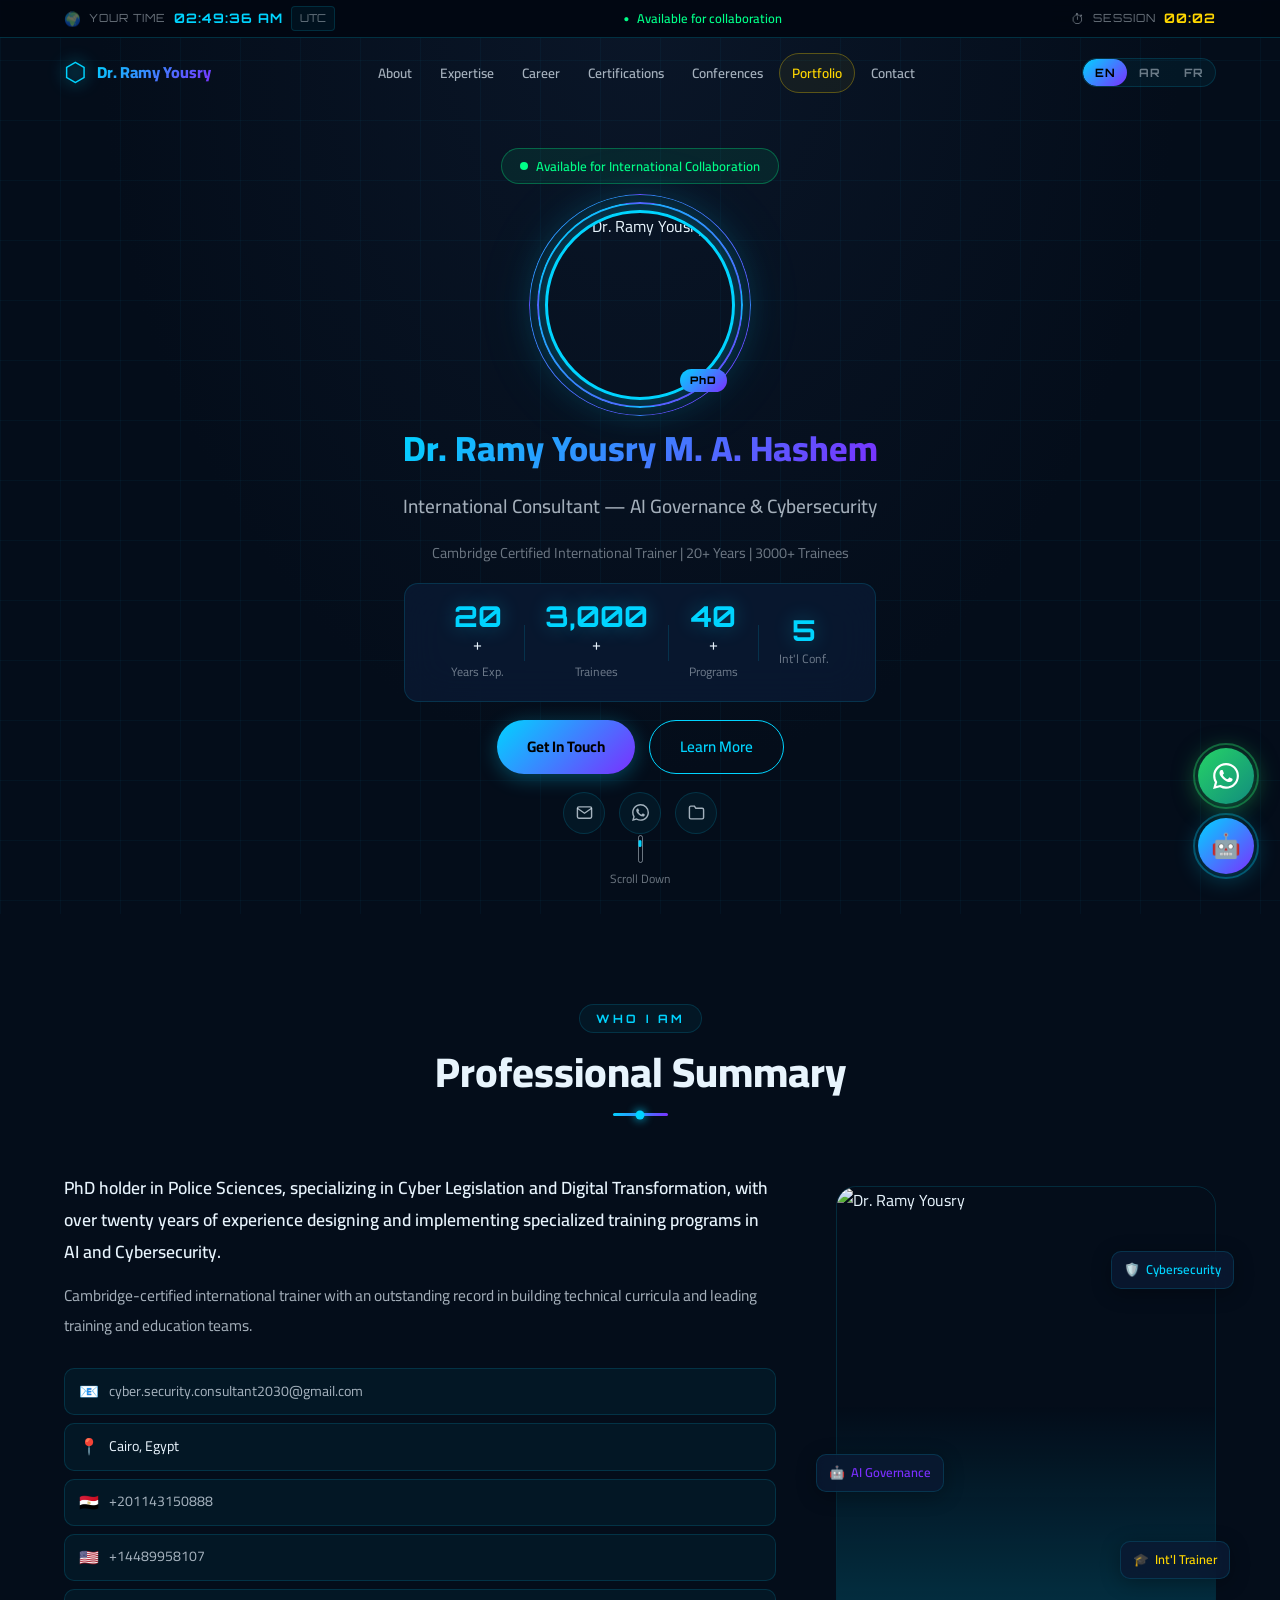
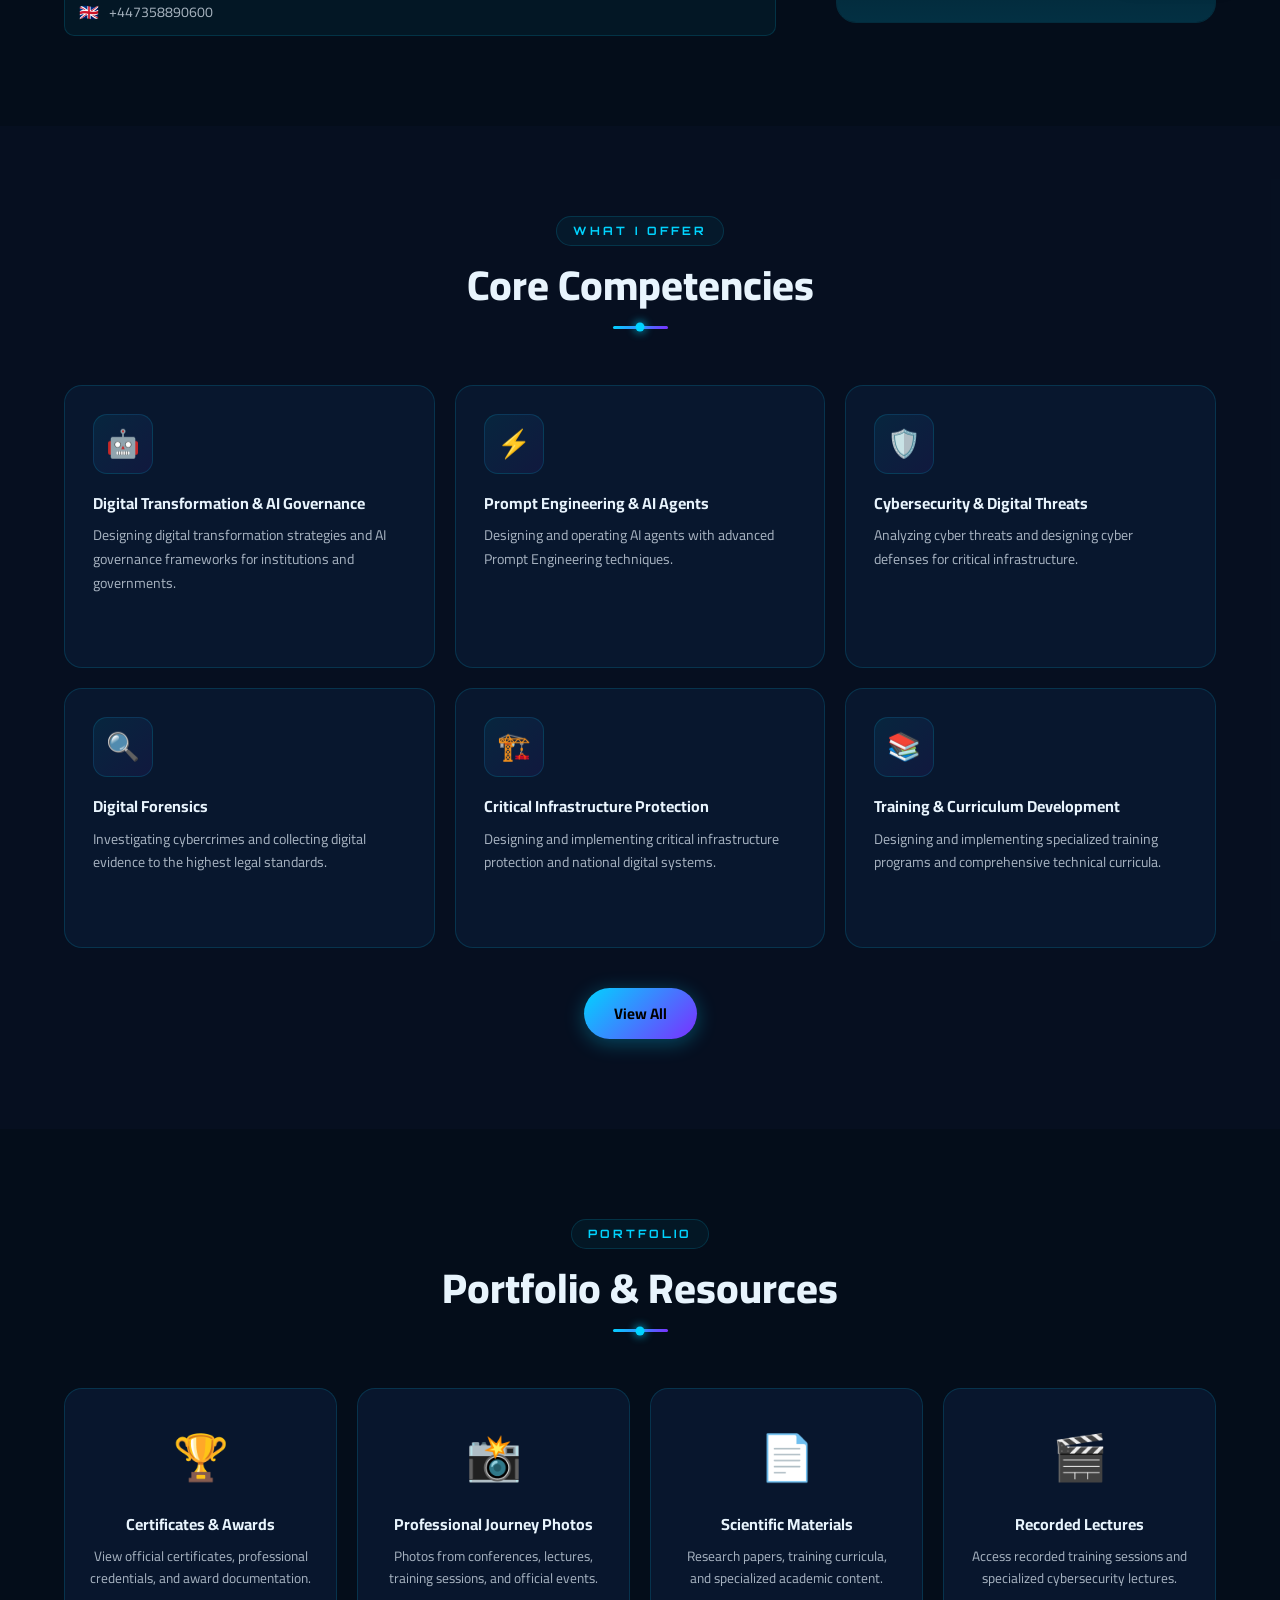
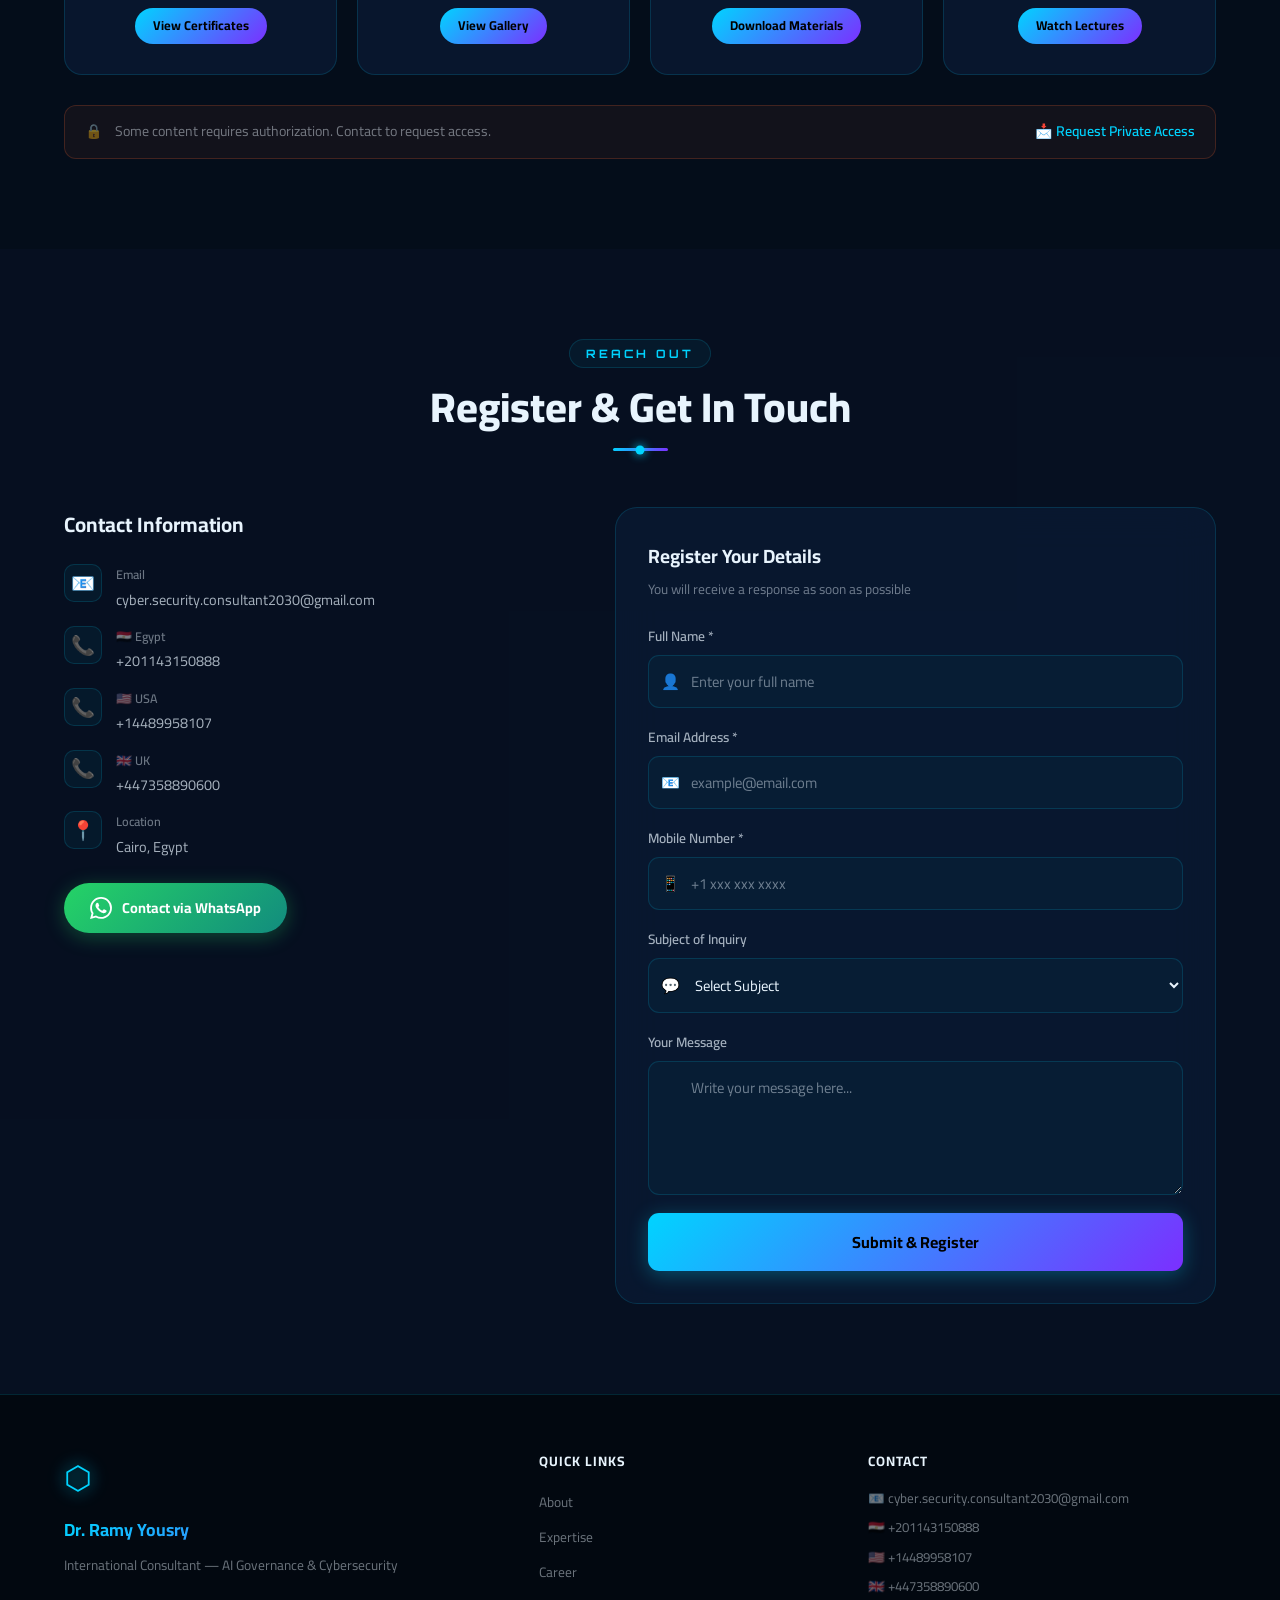
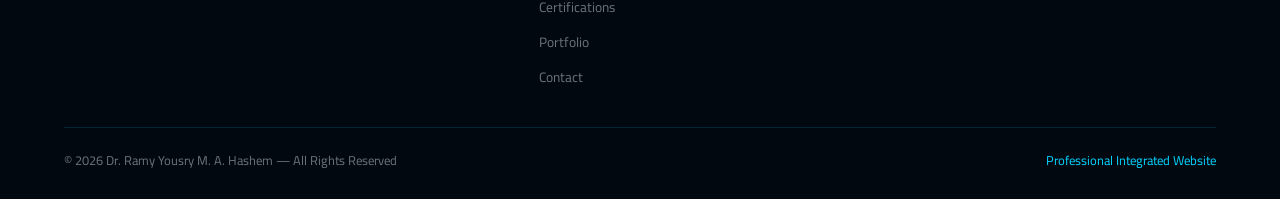
==== commit 33b0ca31: "Update index.html" ====
--- a/index.html
+++ b/index.html
@@ -301,7 +301,7 @@
             <h3 id="contact-register-title">Register Your Details</h3>
             <p id="contact-register-sub">You will receive a response as soon as possible</p>
           </div>
-          <form class="contact-form" id="contact-form" action="https://formspree.io/f/YOUR_FORMSPREE_ID" method="POST">
+          <form class="contact-form" id="contact-form" action=" https://formspree.io/f/mvkprono" method="POST">
             <input type="hidden" name="_subject" value="New Registration — Dr. Ramy Yousry Website"/>
             <div class="form-group">
               <label for="fullname" id="lbl-name">Full Name *</label>
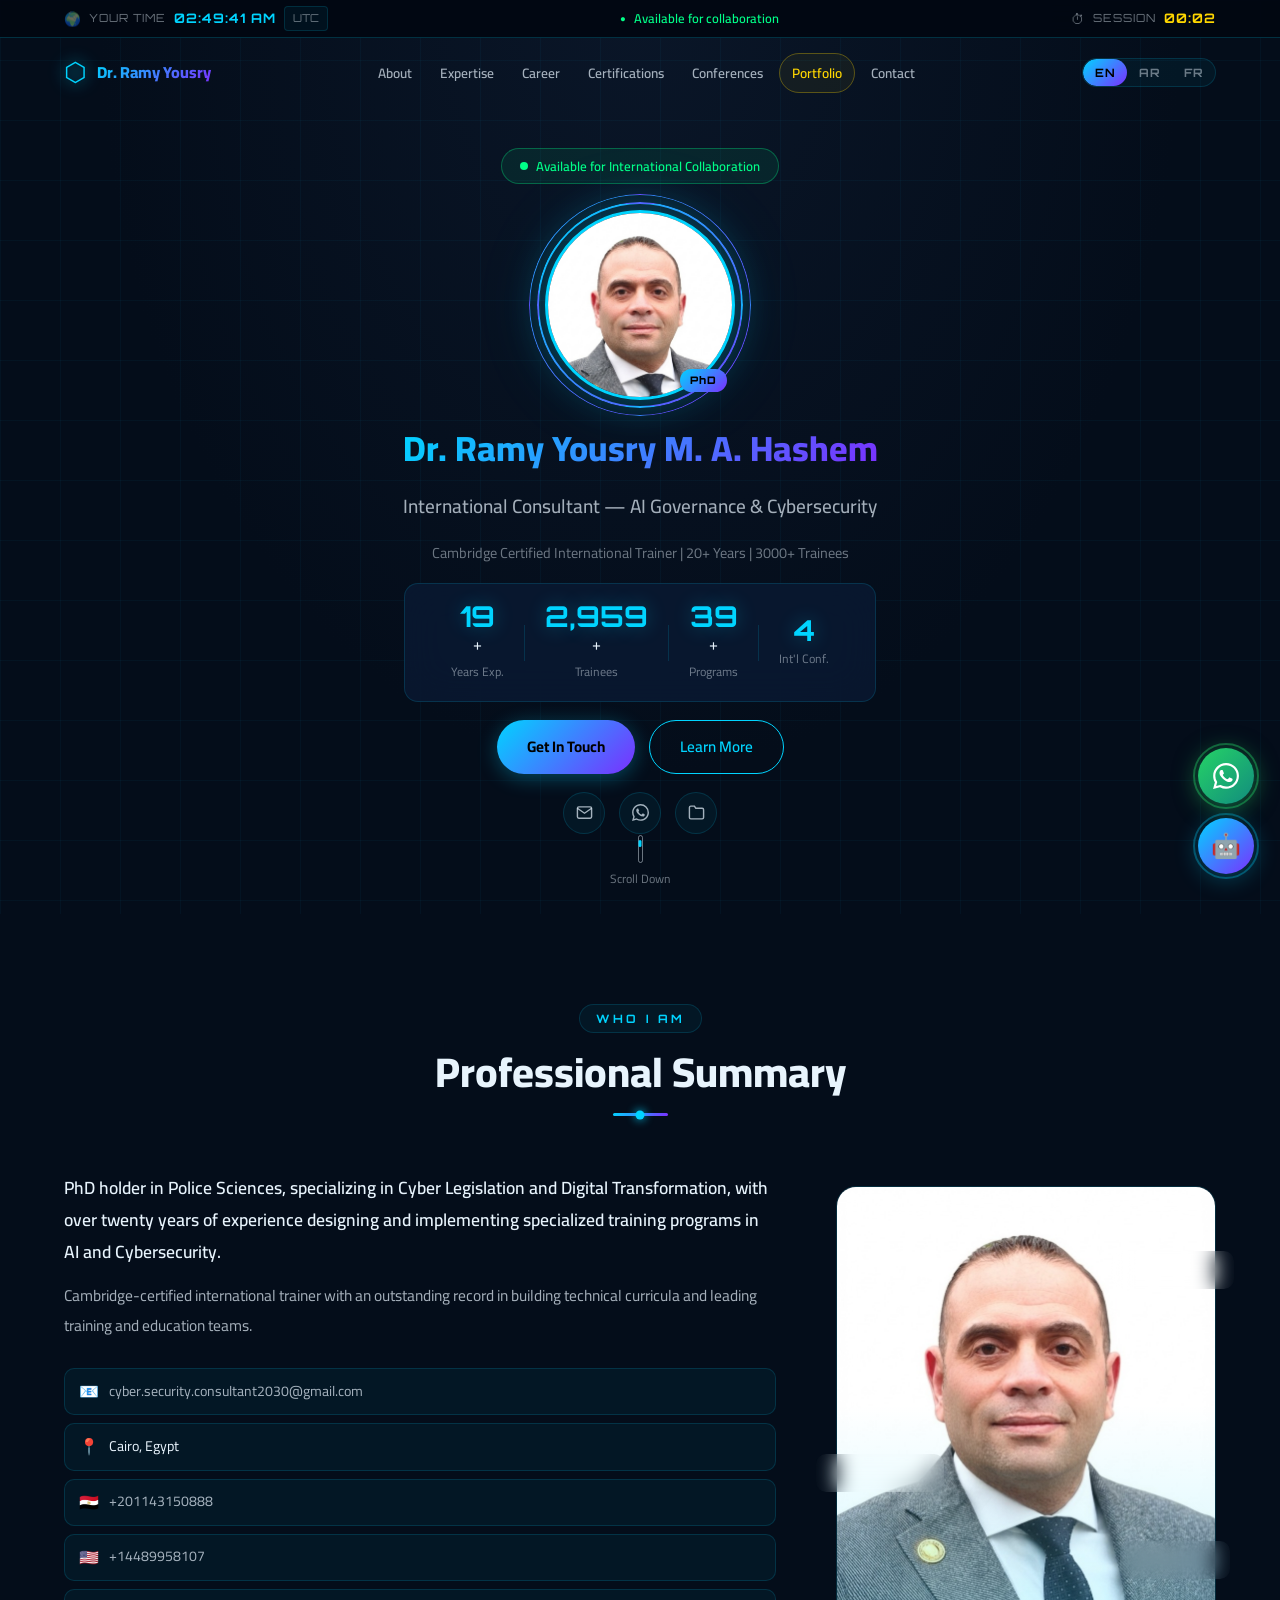
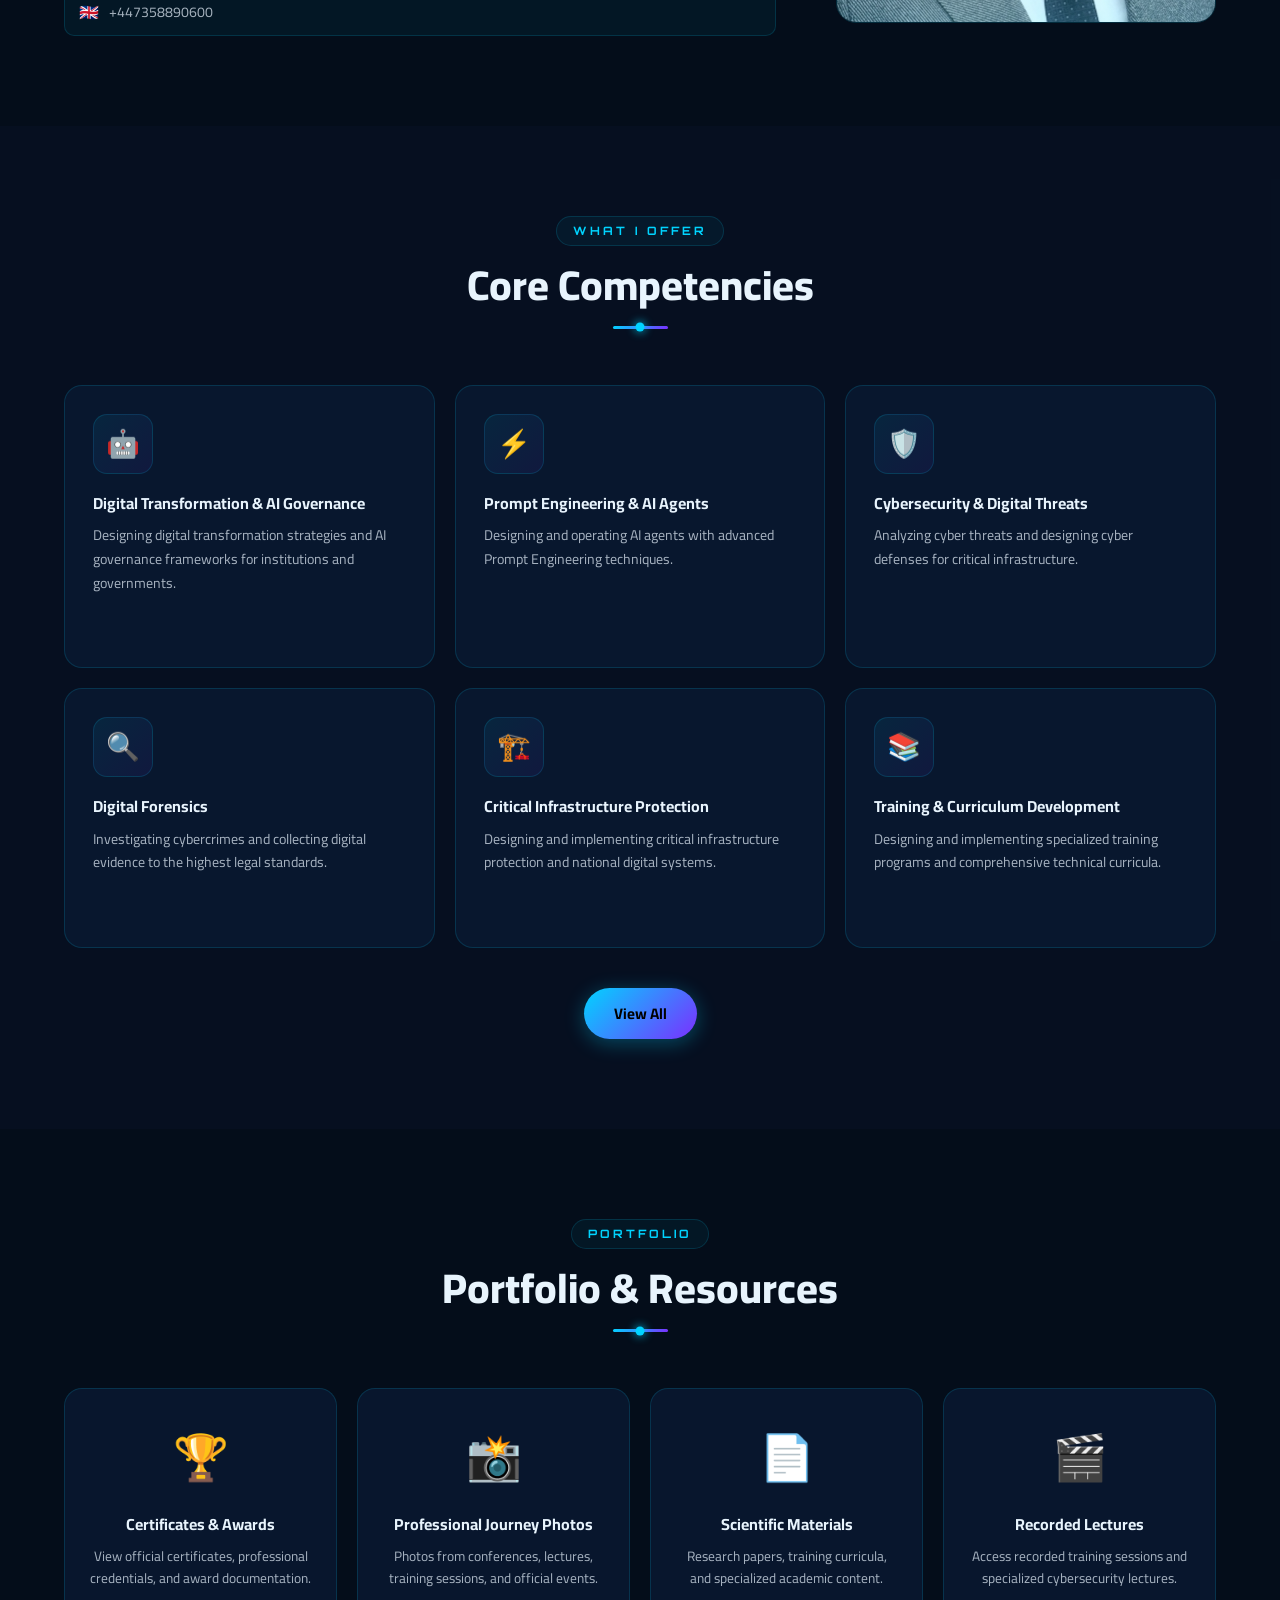
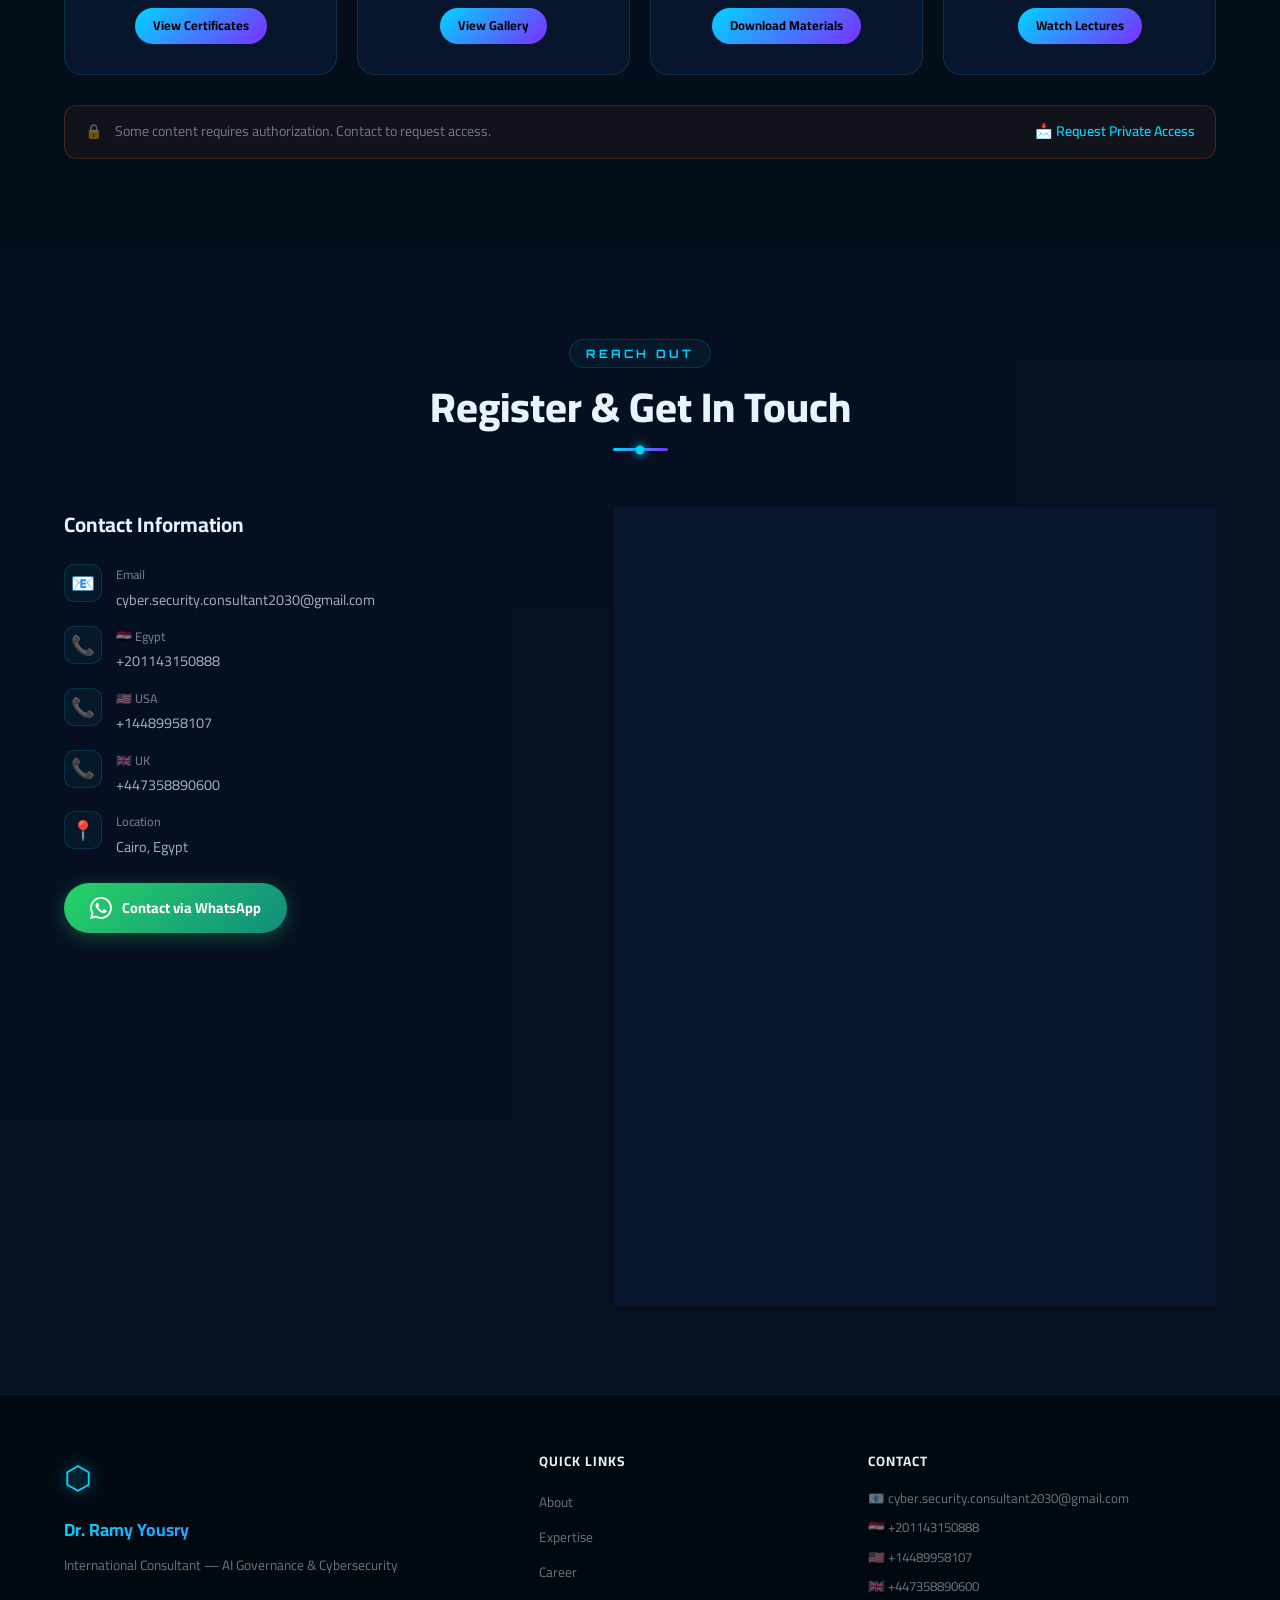
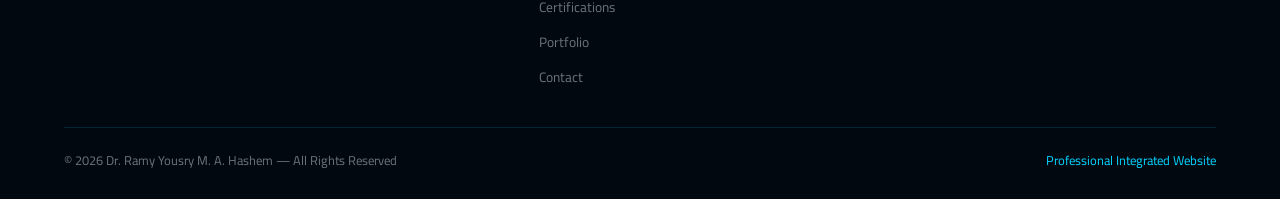
==== commit eb022b72: "Add files via upload" ====
--- a/index.html
+++ b/index.html
@@ -301,7 +301,7 @@
             <h3 id="contact-register-title">Register Your Details</h3>
             <p id="contact-register-sub">You will receive a response as soon as possible</p>
           </div>
-          <form class="contact-form" id="contact-form" action=" https://formspree.io/f/mvkprono" method="POST">
+          <form class="contact-form" id="contact-form" action="https://formspree.io/f/YOUR_FORMSPREE_ID" method="POST">
             <input type="hidden" name="_subject" value="New Registration — Dr. Ramy Yousry Website"/>
             <div class="form-group">
               <label for="fullname" id="lbl-name">Full Name *</label>
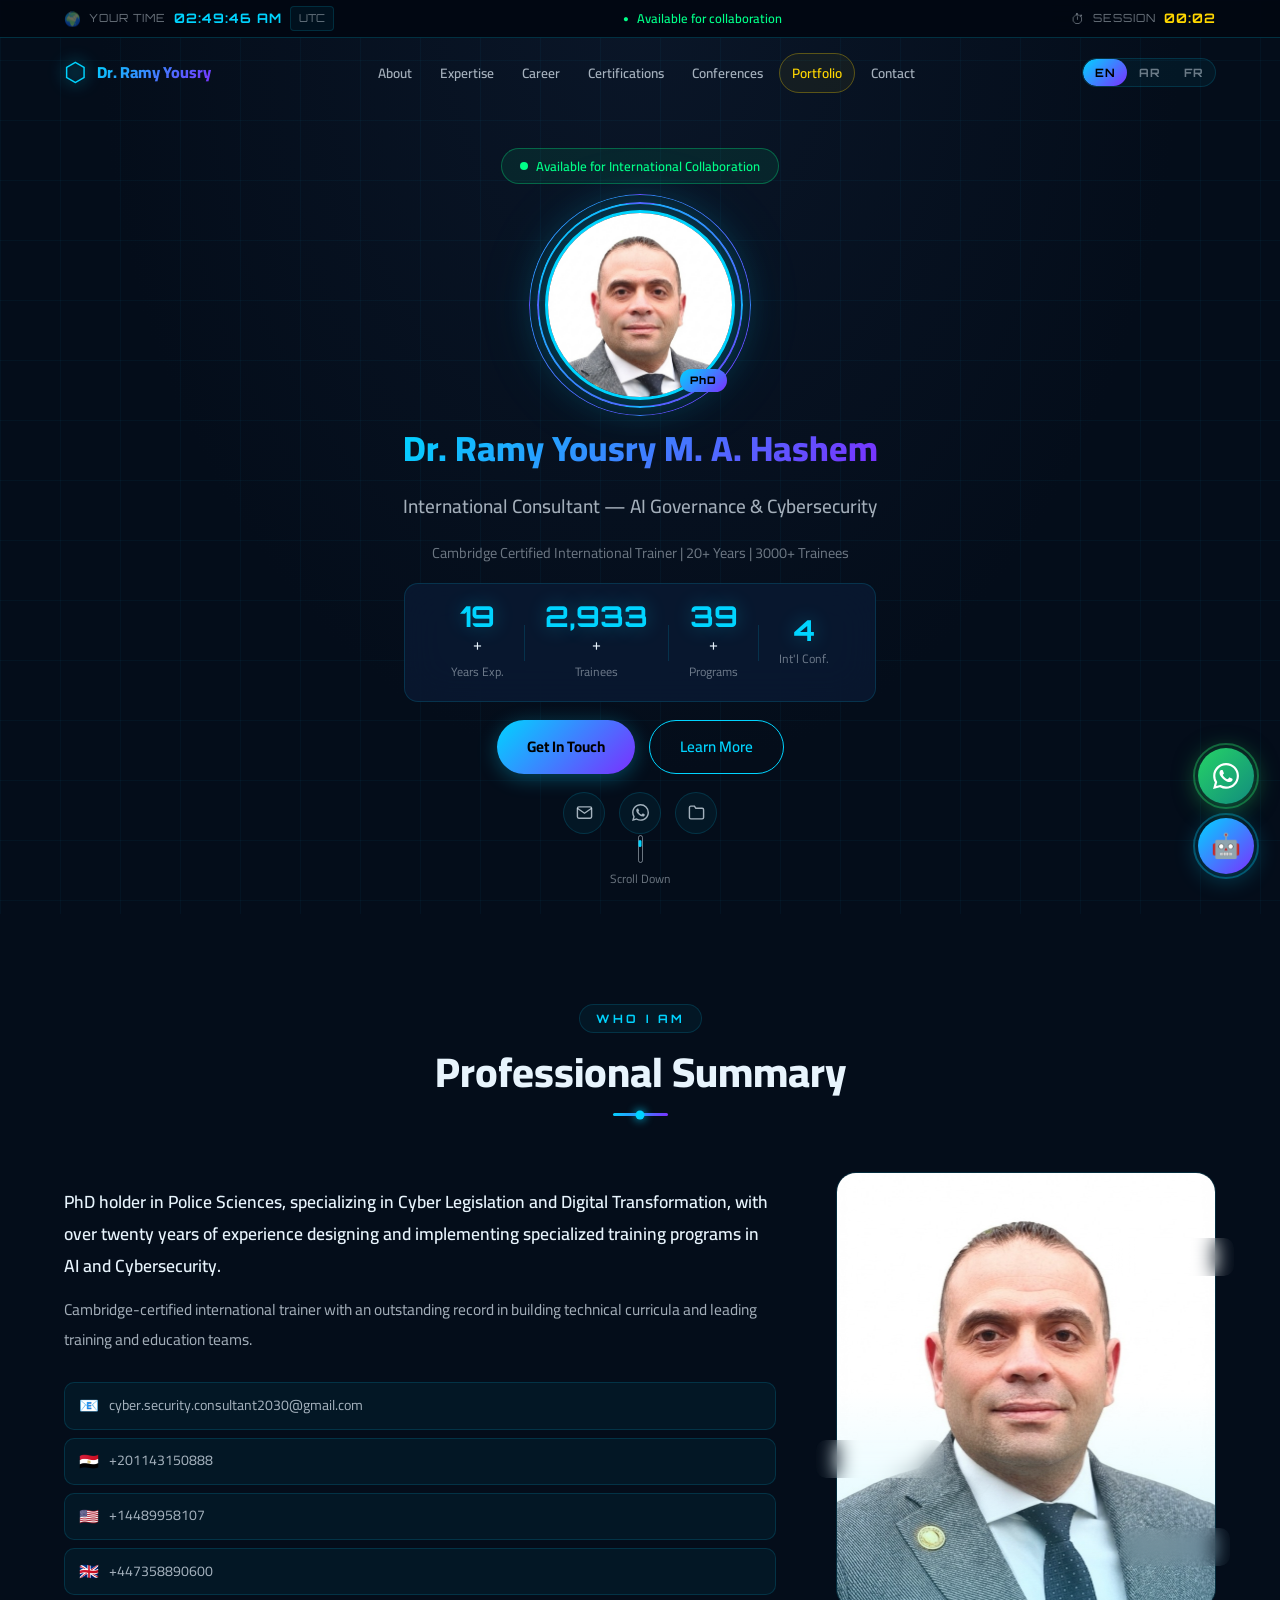
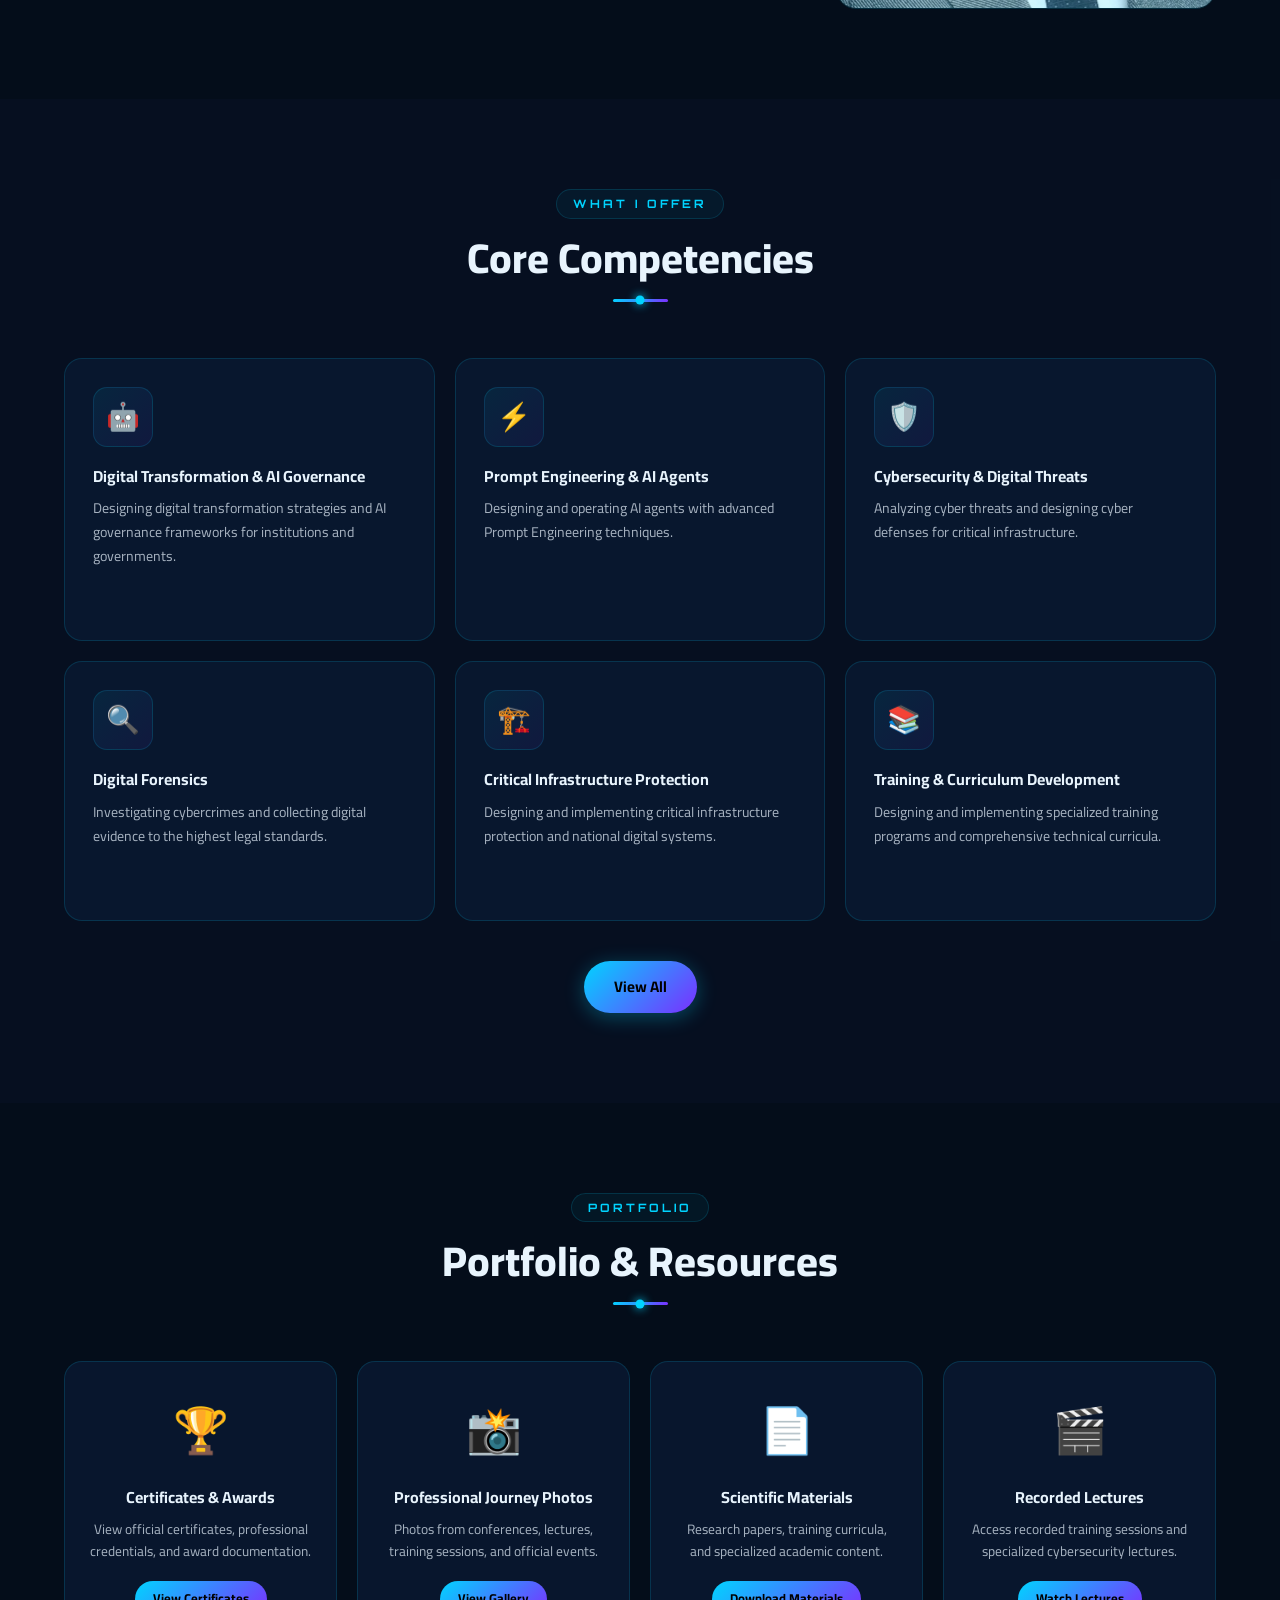
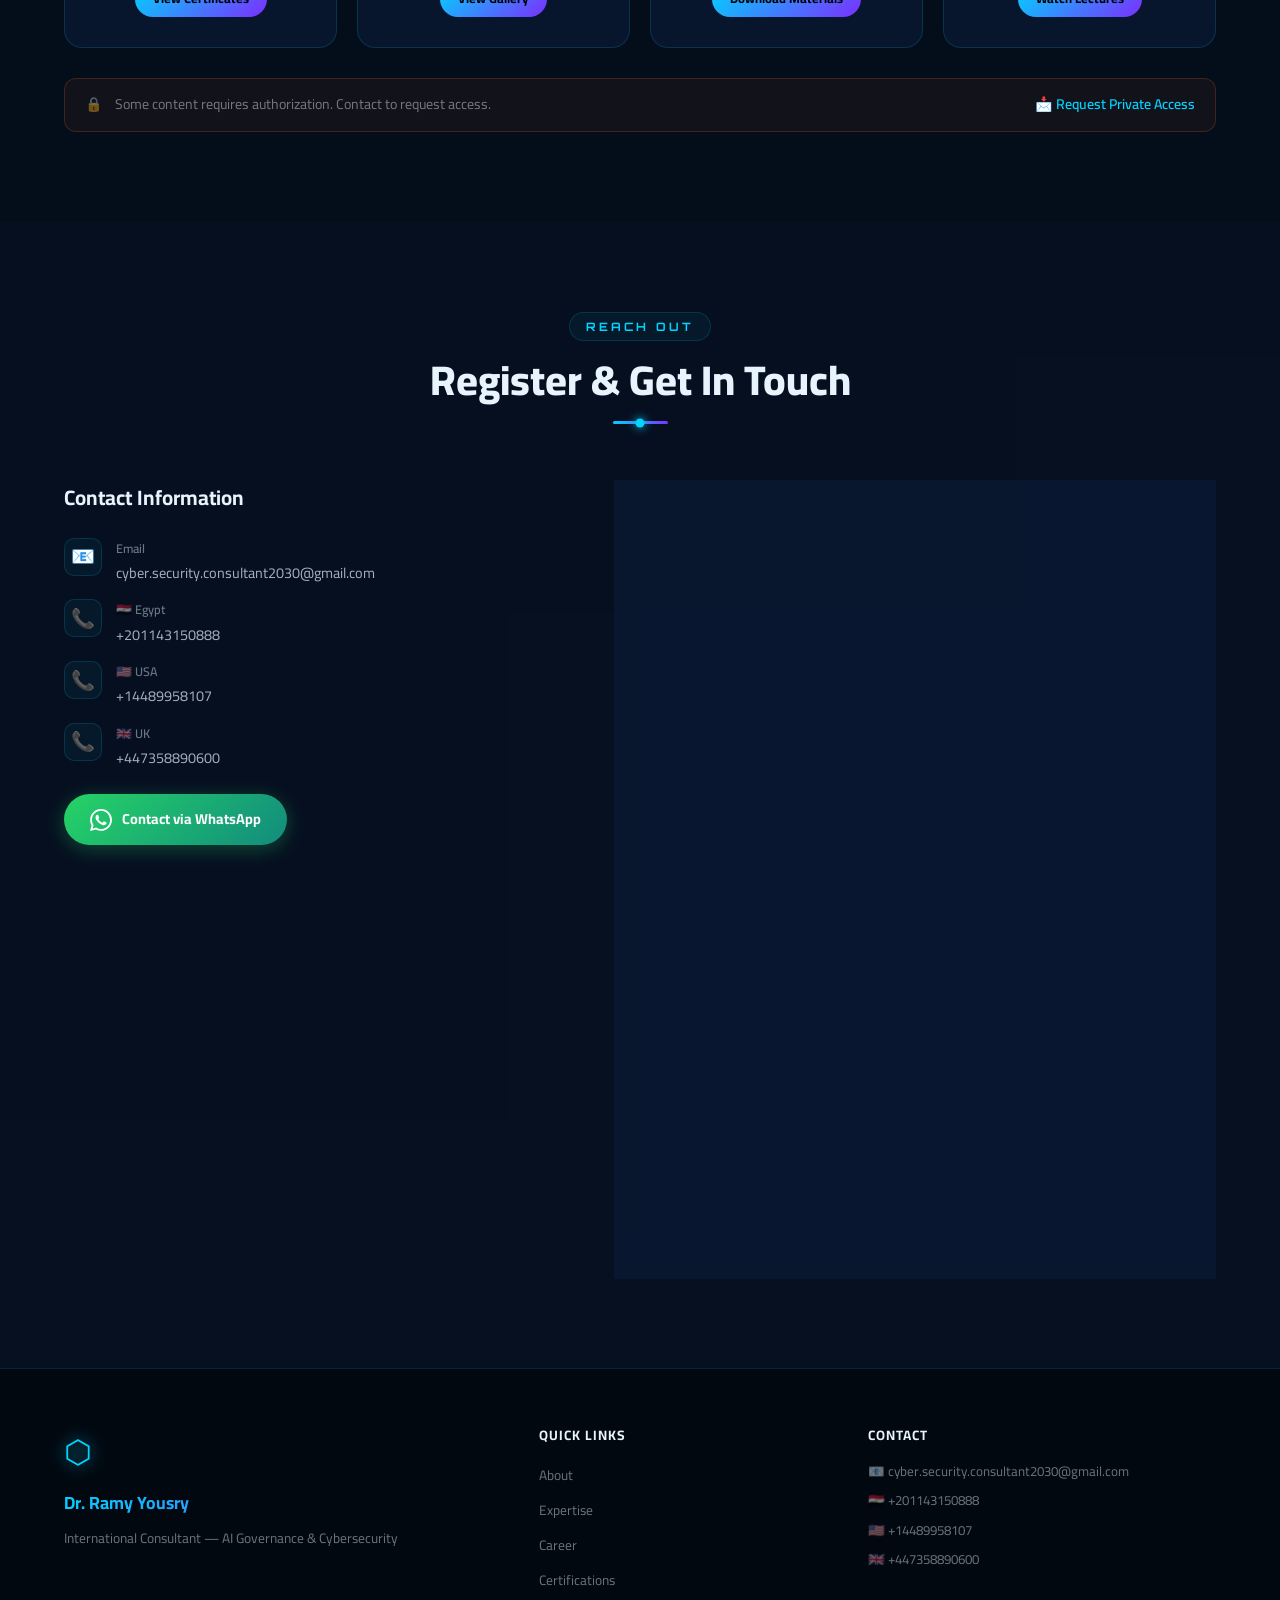
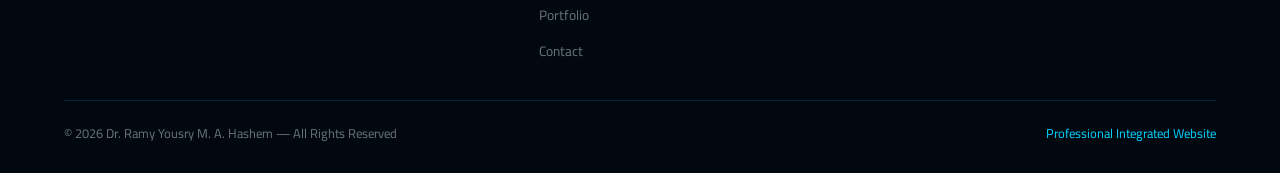
==== commit 2ffa90aa: "Remove location details from contact section Removed location information from contact details." ====
--- a/index.html
+++ b/index.html
@@ -139,7 +139,6 @@
           <p class="about-body" id="about-body">Cambridge-certified international trainer with an outstanding record in building technical curricula and leading training and education teams.</p>
           <div class="about-contact-grid">
             <div class="contact-chip"><span class="chip-icon">📧</span><a href="mailto:cyber.security.consultant2030@gmail.com">cyber.security.consultant2030@gmail.com</a></div>
-            <div class="contact-chip"><span class="chip-icon">📍</span><span id="contact-location">Cairo, Egypt</span></div>
             <div class="contact-chip"><span class="chip-icon">🇪🇬</span><a href="tel:+201143150888">+201143150888</a></div>
             <div class="contact-chip"><span class="chip-icon">🇺🇸</span><a href="tel:+14489958107">+14489958107</a></div>
             <div class="contact-chip"><span class="chip-icon">🇬🇧</span><a href="tel:+447358890600">+447358890600</a></div>
@@ -286,11 +285,7 @@
               <div class="info-icon">📞</div>
               <div><strong>🇬🇧 UK</strong><a href="tel:+447358890600">+447358890600</a></div>
             </div>
-            <div class="info-item">
-              <div class="info-icon">📍</div>
-              <div><strong id="contact-loc-label">Location</strong><span id="contact-location2">Cairo, Egypt</span></div>
-            </div>
-          </div>
+            </div>
           <a href="https://wa.me/14489958107" target="_blank" class="whatsapp-contact-btn" id="wa-contact-btn">
             <svg viewBox="0 0 24 24" fill="currentColor" width="22" height="22"><path d="M17.472 14.382c-.297-.149-1.758-.867-2.03-.967-.273-.099-.471-.148-.67.15-.197.297-.767.966-.94 1.164-.173.199-.347.223-.644.075-.297-.15-1.255-.463-2.39-1.475-.883-.788-1.48-1.761-1.653-2.059-.173-.297-.018-.458.13-.606.134-.133.298-.347.446-.52.149-.174.198-.298.298-.497.099-.198.05-.371-.025-.52-.075-.149-.669-1.612-.916-2.207-.242-.579-.487-.5-.669-.51-.173-.008-.371-.01-.57-.01-.198 0-.52.074-.792.372-.272.297-1.04 1.016-1.04 2.479 0 1.462 1.065 2.875 1.213 3.074.149.198 2.096 3.2 5.077 4.487.709.306 1.262.489 1.694.625.712.227 1.36.195 1.871.118.571-.085 1.758-.719 2.006-1.413.248-.694.248-1.289.173-1.413-.074-.124-.272-.198-.57-.347m-5.421 7.403h-.004a9.87 9.87 0 01-5.031-1.378l-.361-.214-3.741.982.998-3.648-.235-.374a9.86 9.86 0 01-1.51-5.26c.001-5.45 4.436-9.884 9.888-9.884 2.64 0 5.122 1.03 6.988 2.898a9.825 9.825 0 012.893 6.994c-.003 5.45-4.437 9.884-9.885 9.884m8.413-18.297A11.815 11.815 0 0012.05 0C5.495 0 .16 5.335.157 11.892c0 2.096.547 4.142 1.588 5.945L.057 24l6.305-1.654a11.882 11.882 0 005.683 1.448h.005c6.554 0 11.89-5.335 11.893-11.893a11.821 11.821 0 00-3.48-8.413z"/></svg>
             <span id="wa-btn">Contact via WhatsApp</span>
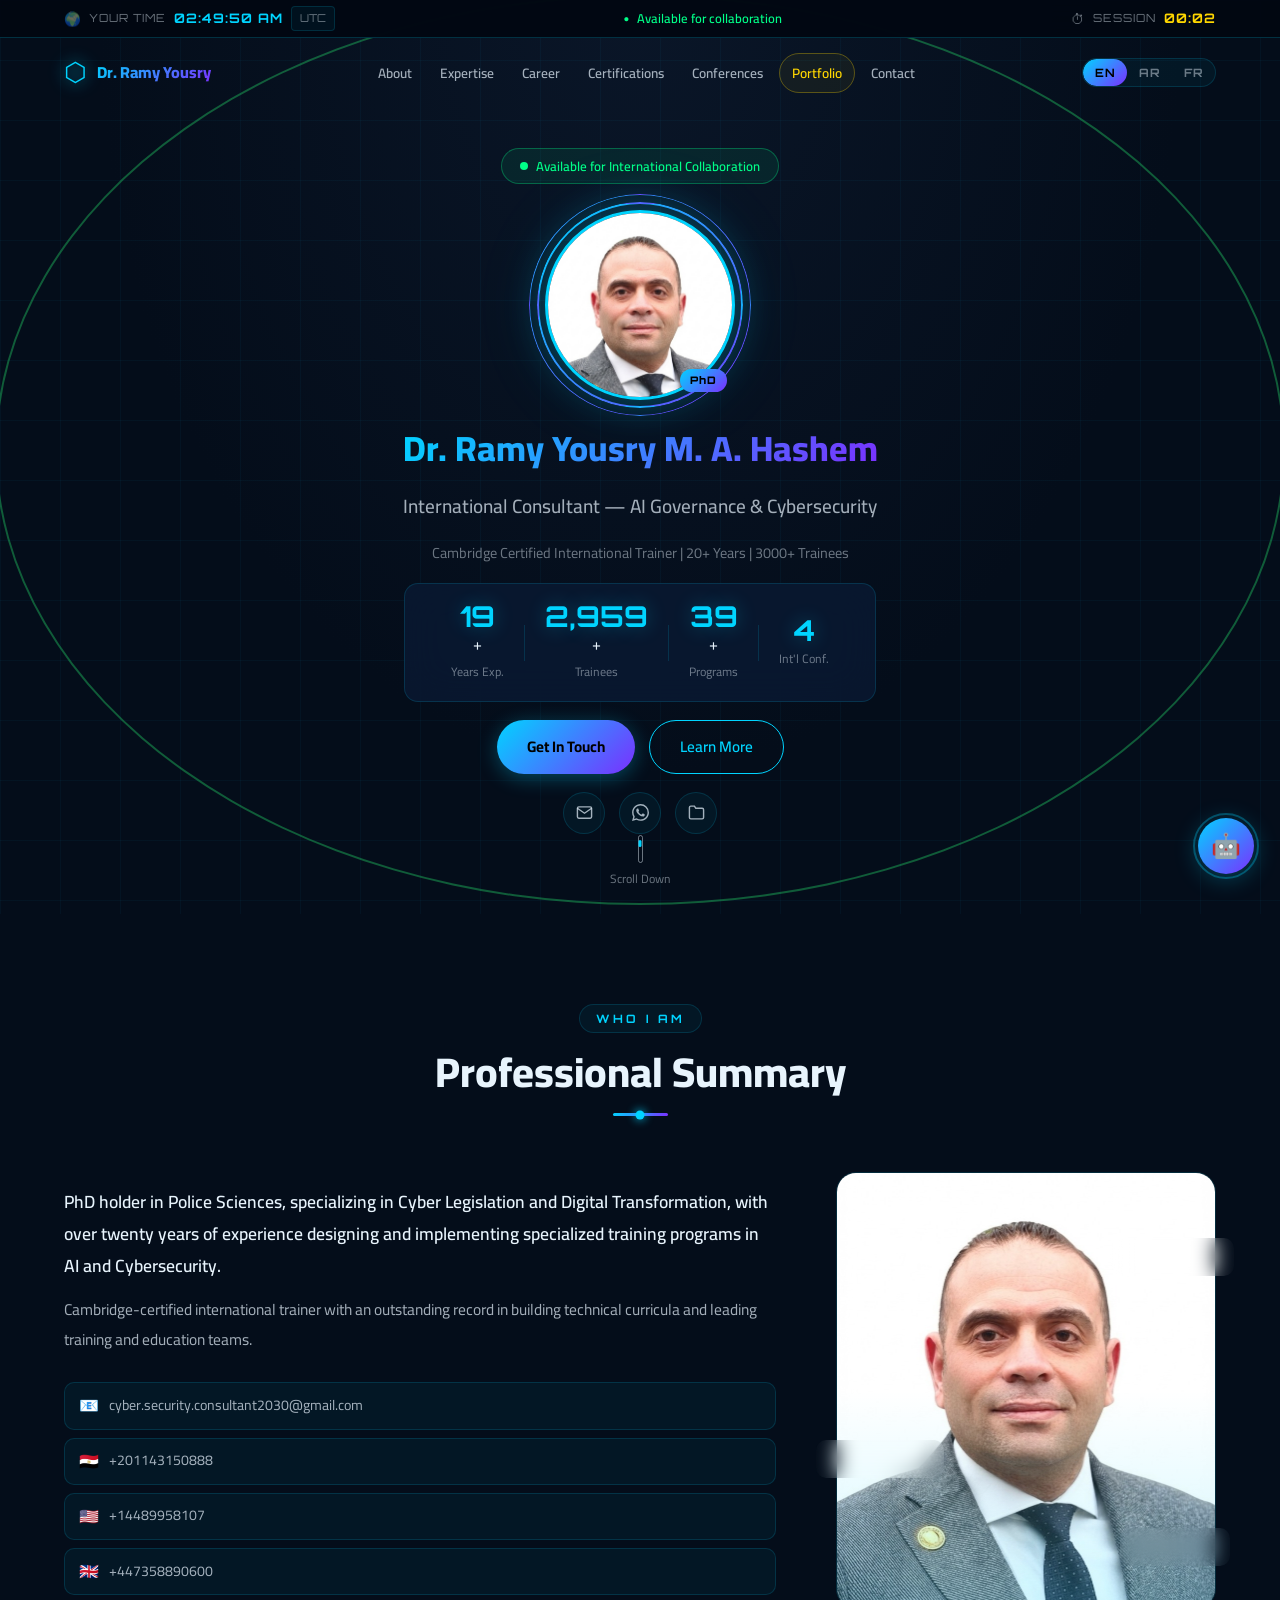
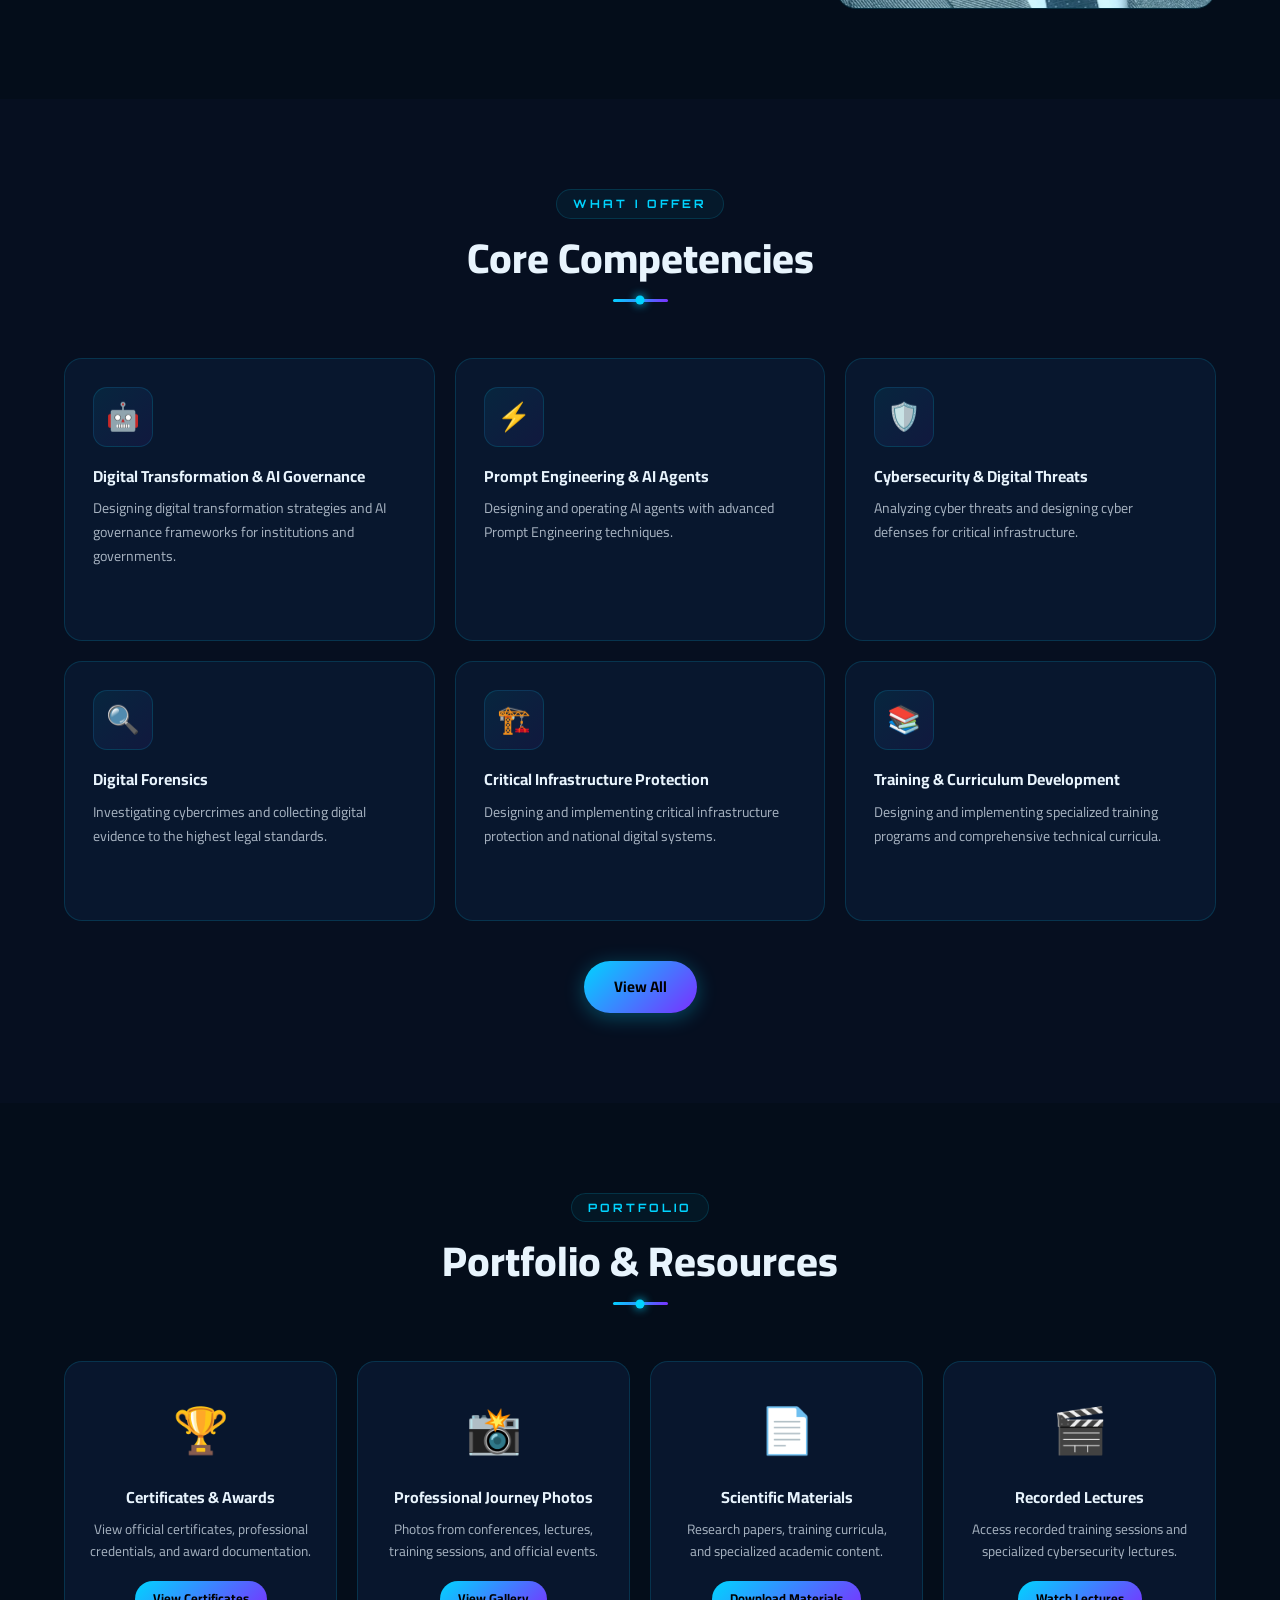
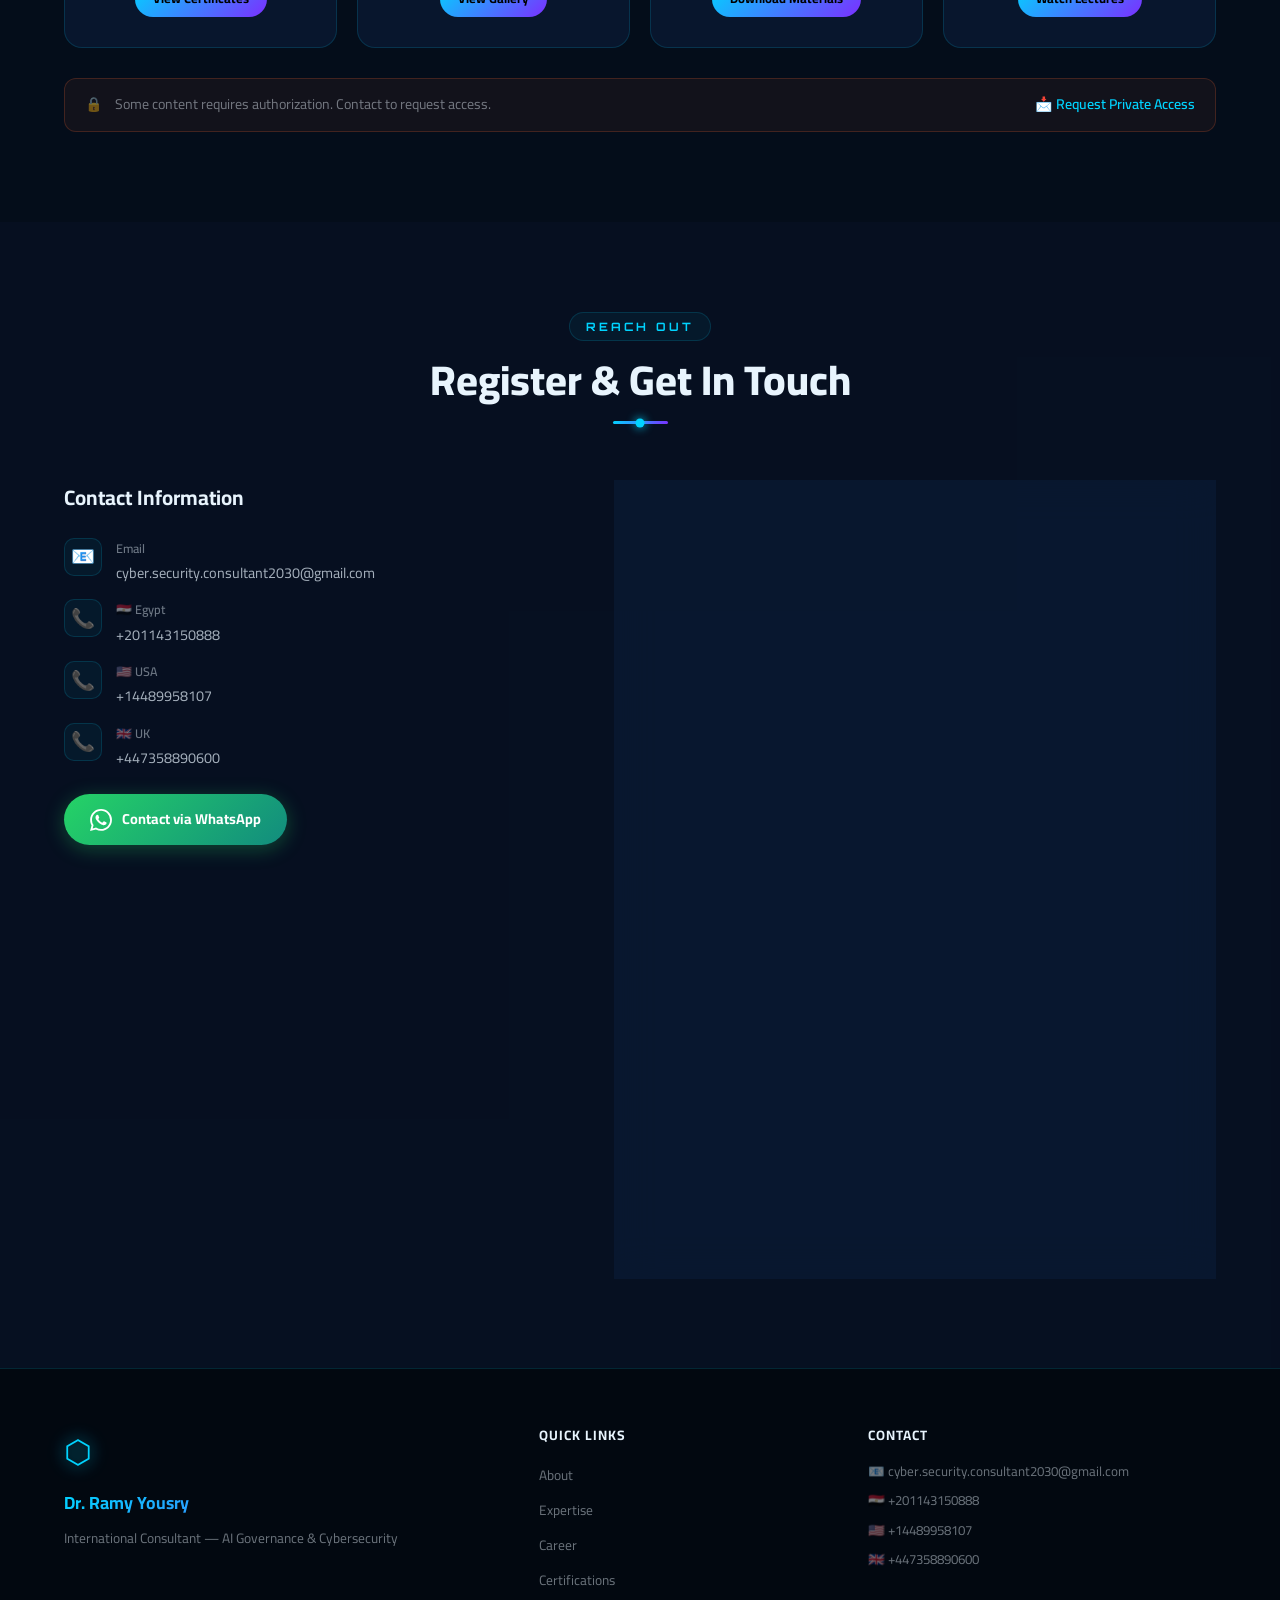
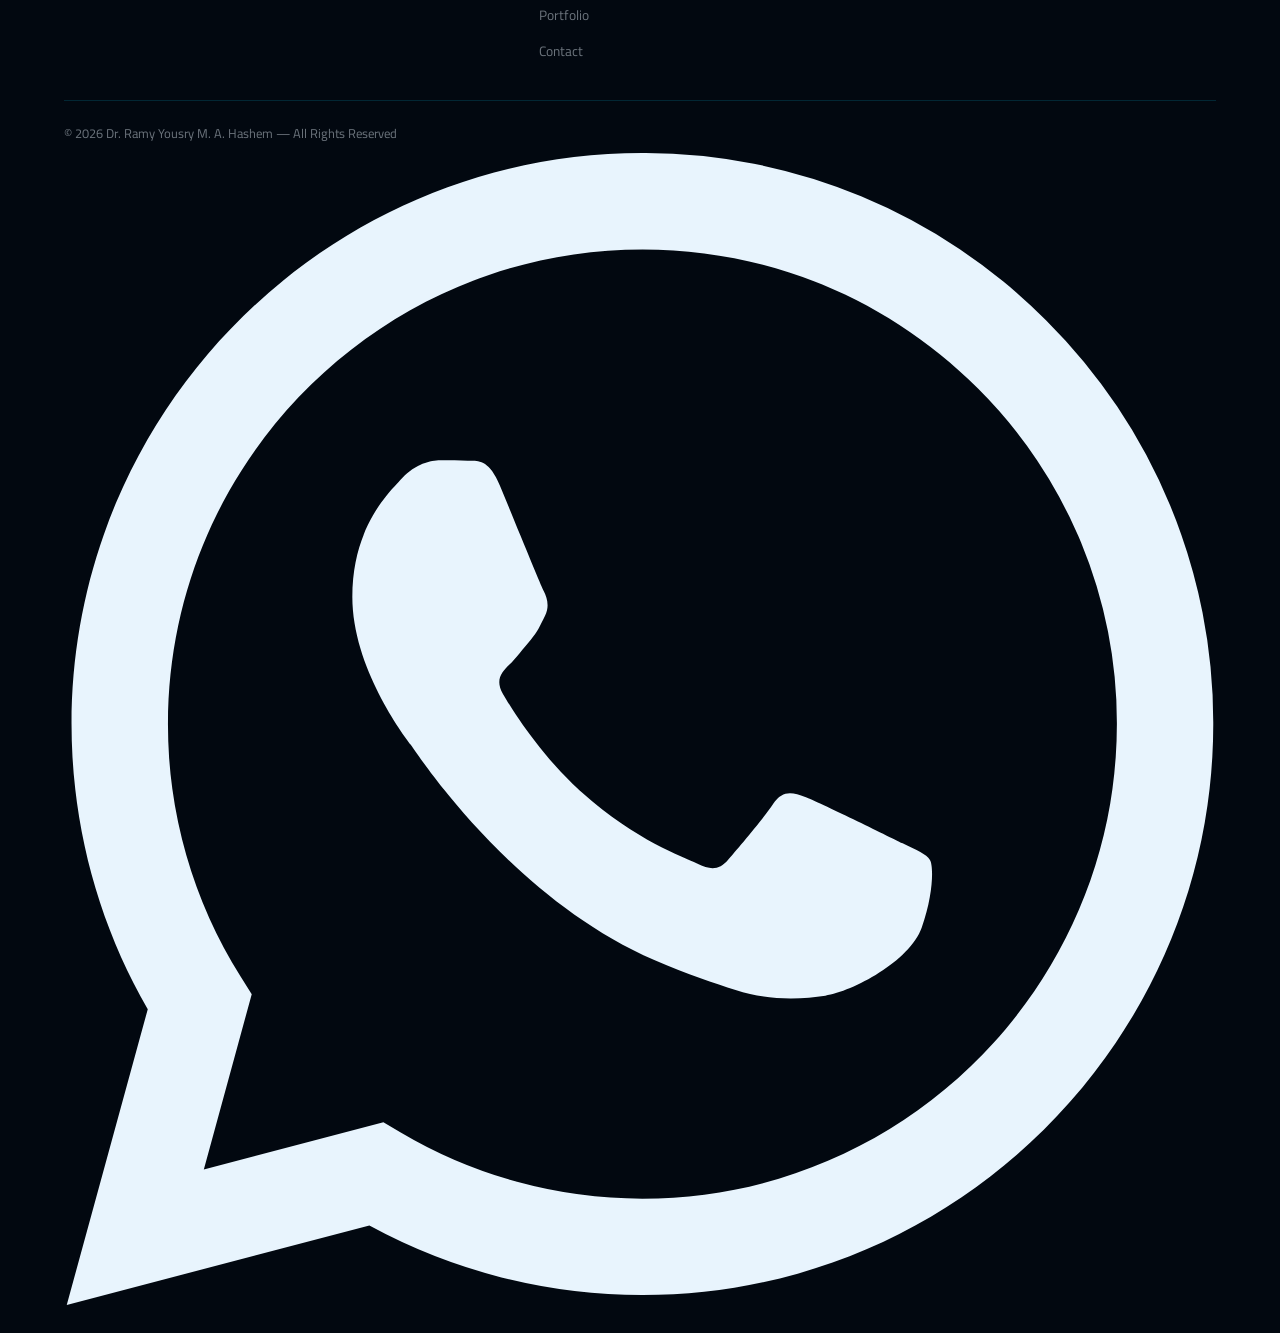
==== commit 6a1a72a3: "Update footer text for professional description" ====
--- a/index.html
+++ b/index.html
@@ -384,7 +384,7 @@
       </div>
       <div class="footer-bottom">
         <p>© 2026 Dr. Ramy Yousry M. A. Hashem — <span id="footer-rights">All Rights Reserved</span></p>
-        <p class="footer-built" id="footer-built">Professional Integrated Website</p>
+        <p class="footer-built" id="Doctor Consultant</p>
       </div>
     </div>
   </footer>
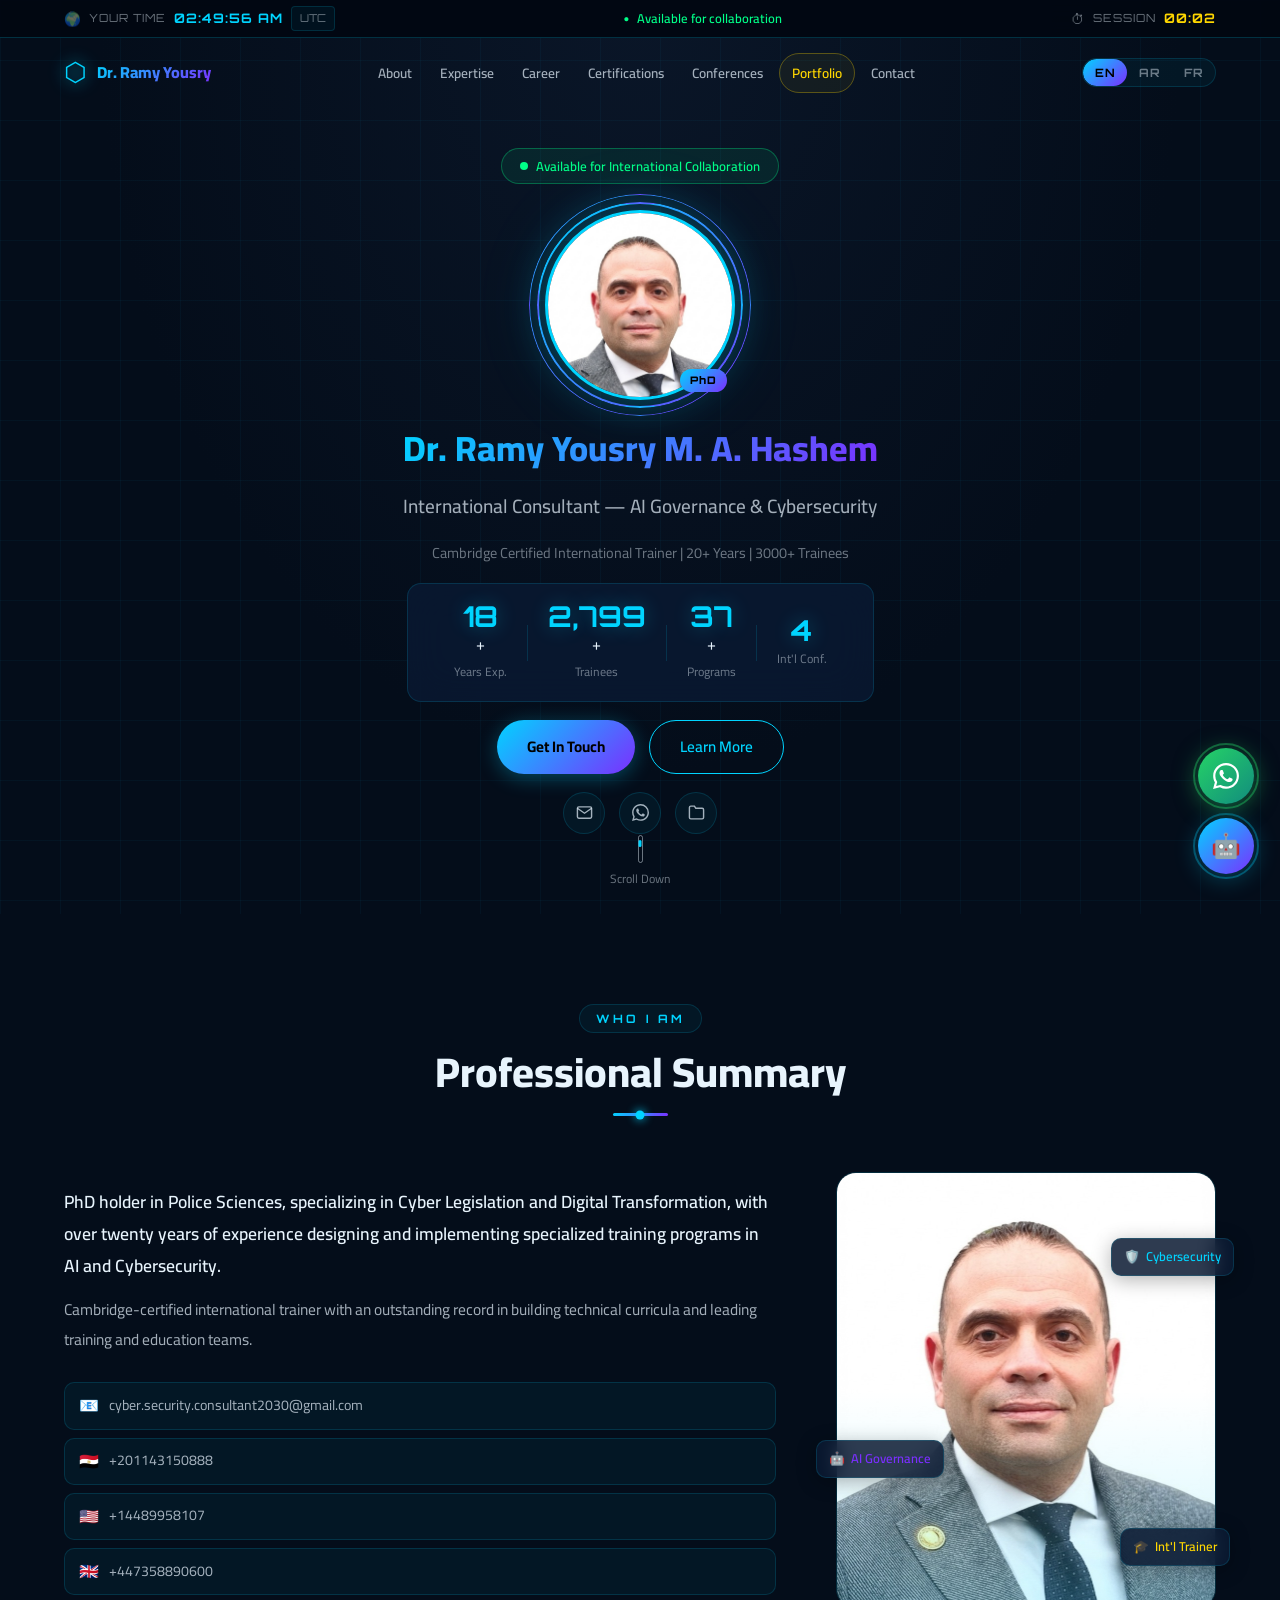
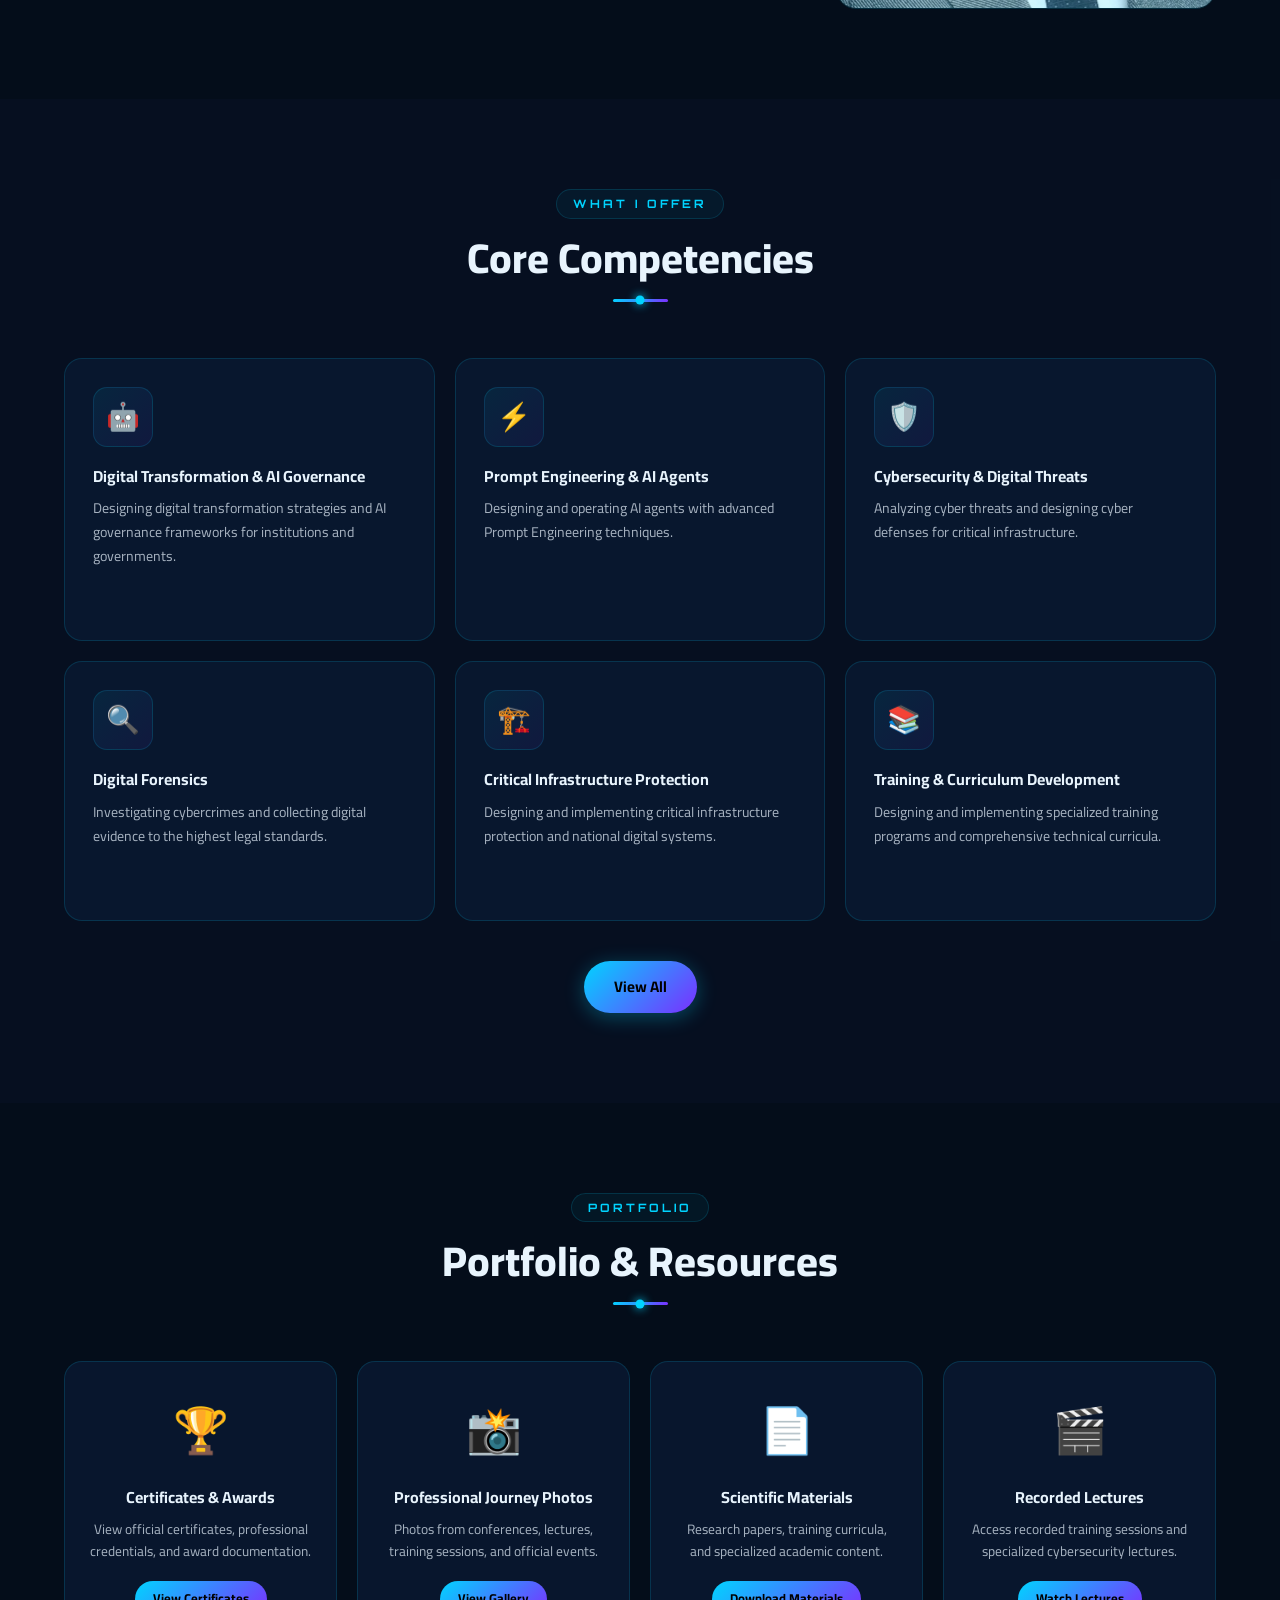
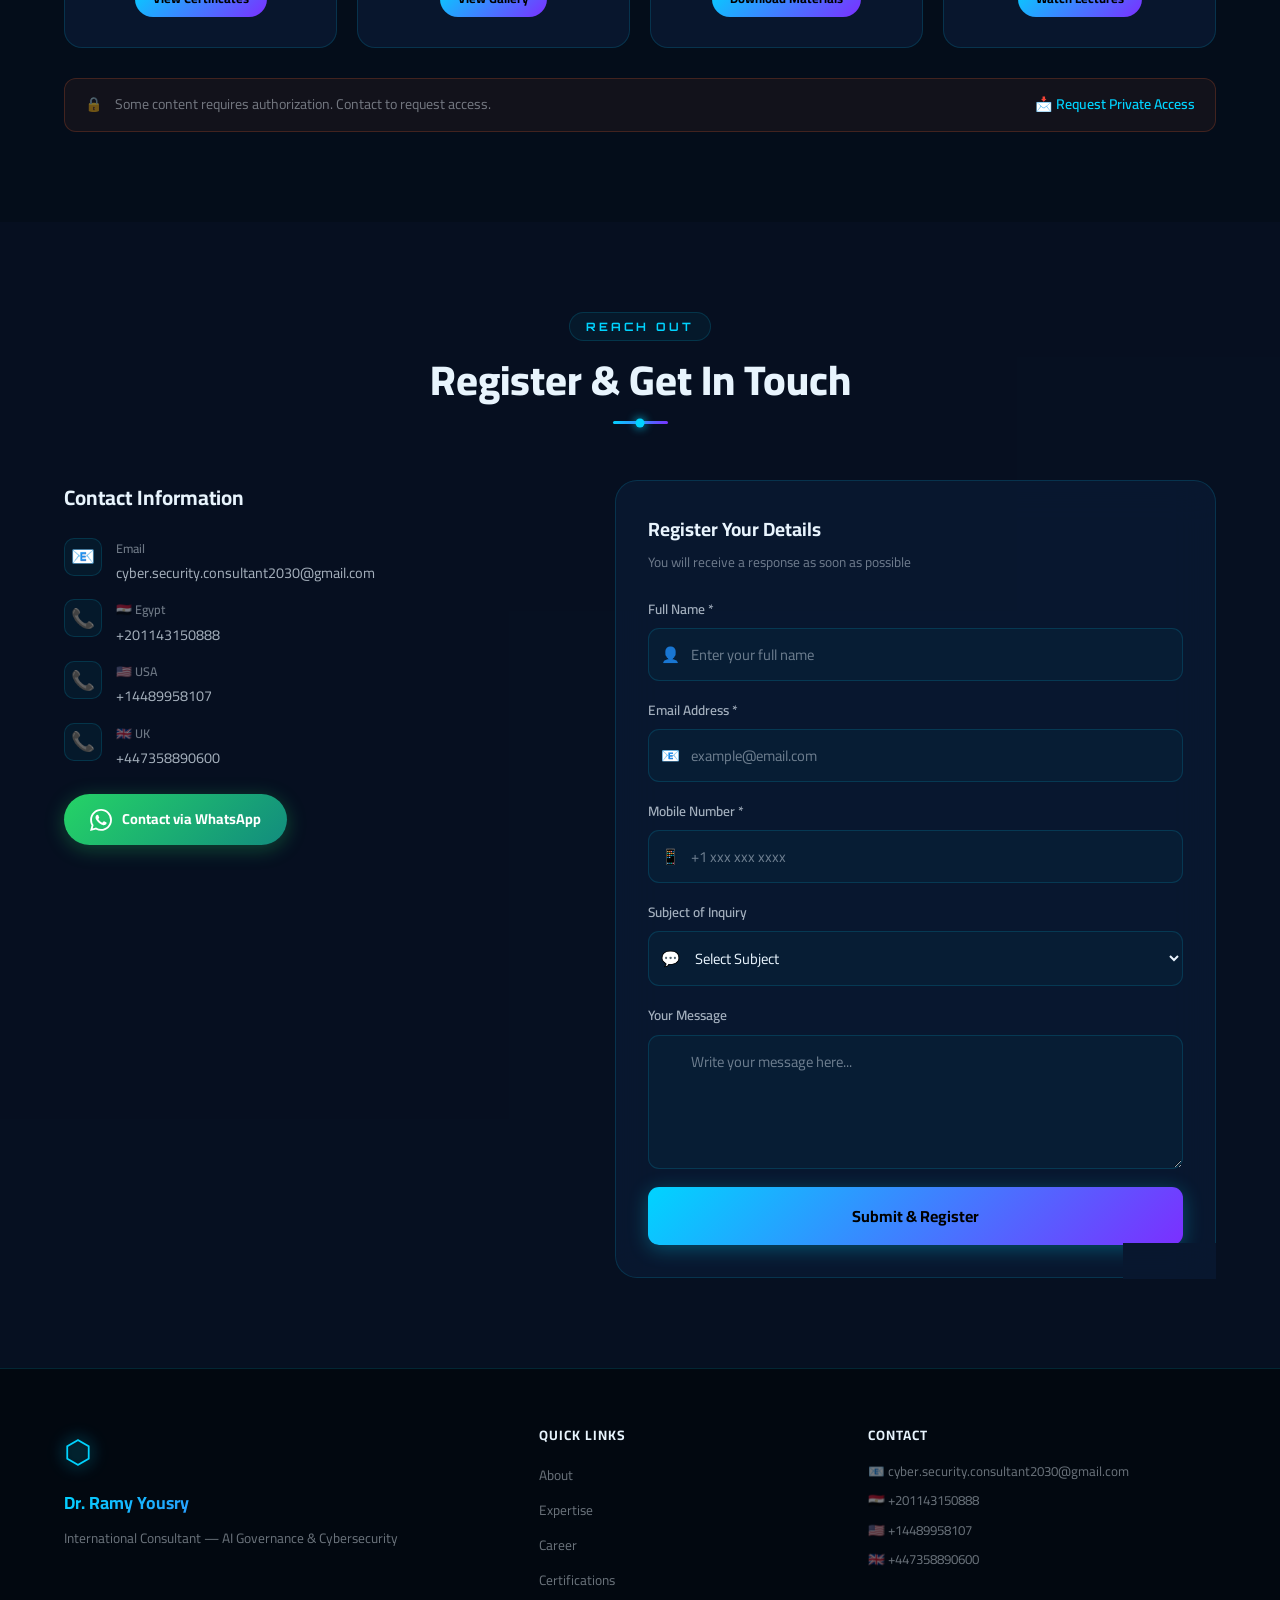
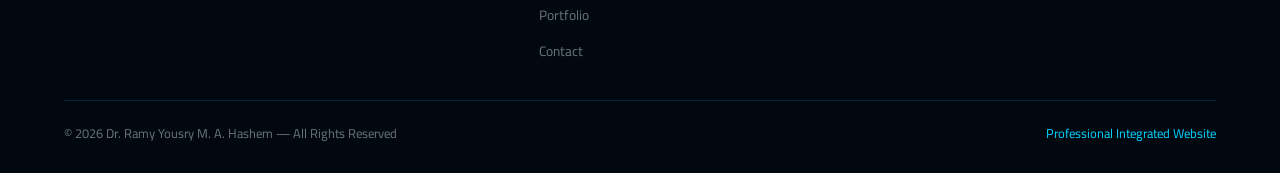
==== commit 58bb7f47: "Add files via upload" ====
--- a/index.html
+++ b/index.html
@@ -384,7 +384,7 @@
       </div>
       <div class="footer-bottom">
         <p>© 2026 Dr. Ramy Yousry M. A. Hashem — <span id="footer-rights">All Rights Reserved</span></p>
-        <p class="footer-built" id="Doctor Consultant</p>
+        <p class="footer-built" id="footer-built">Professional Integrated Website</p>
       </div>
     </div>
   </footer>
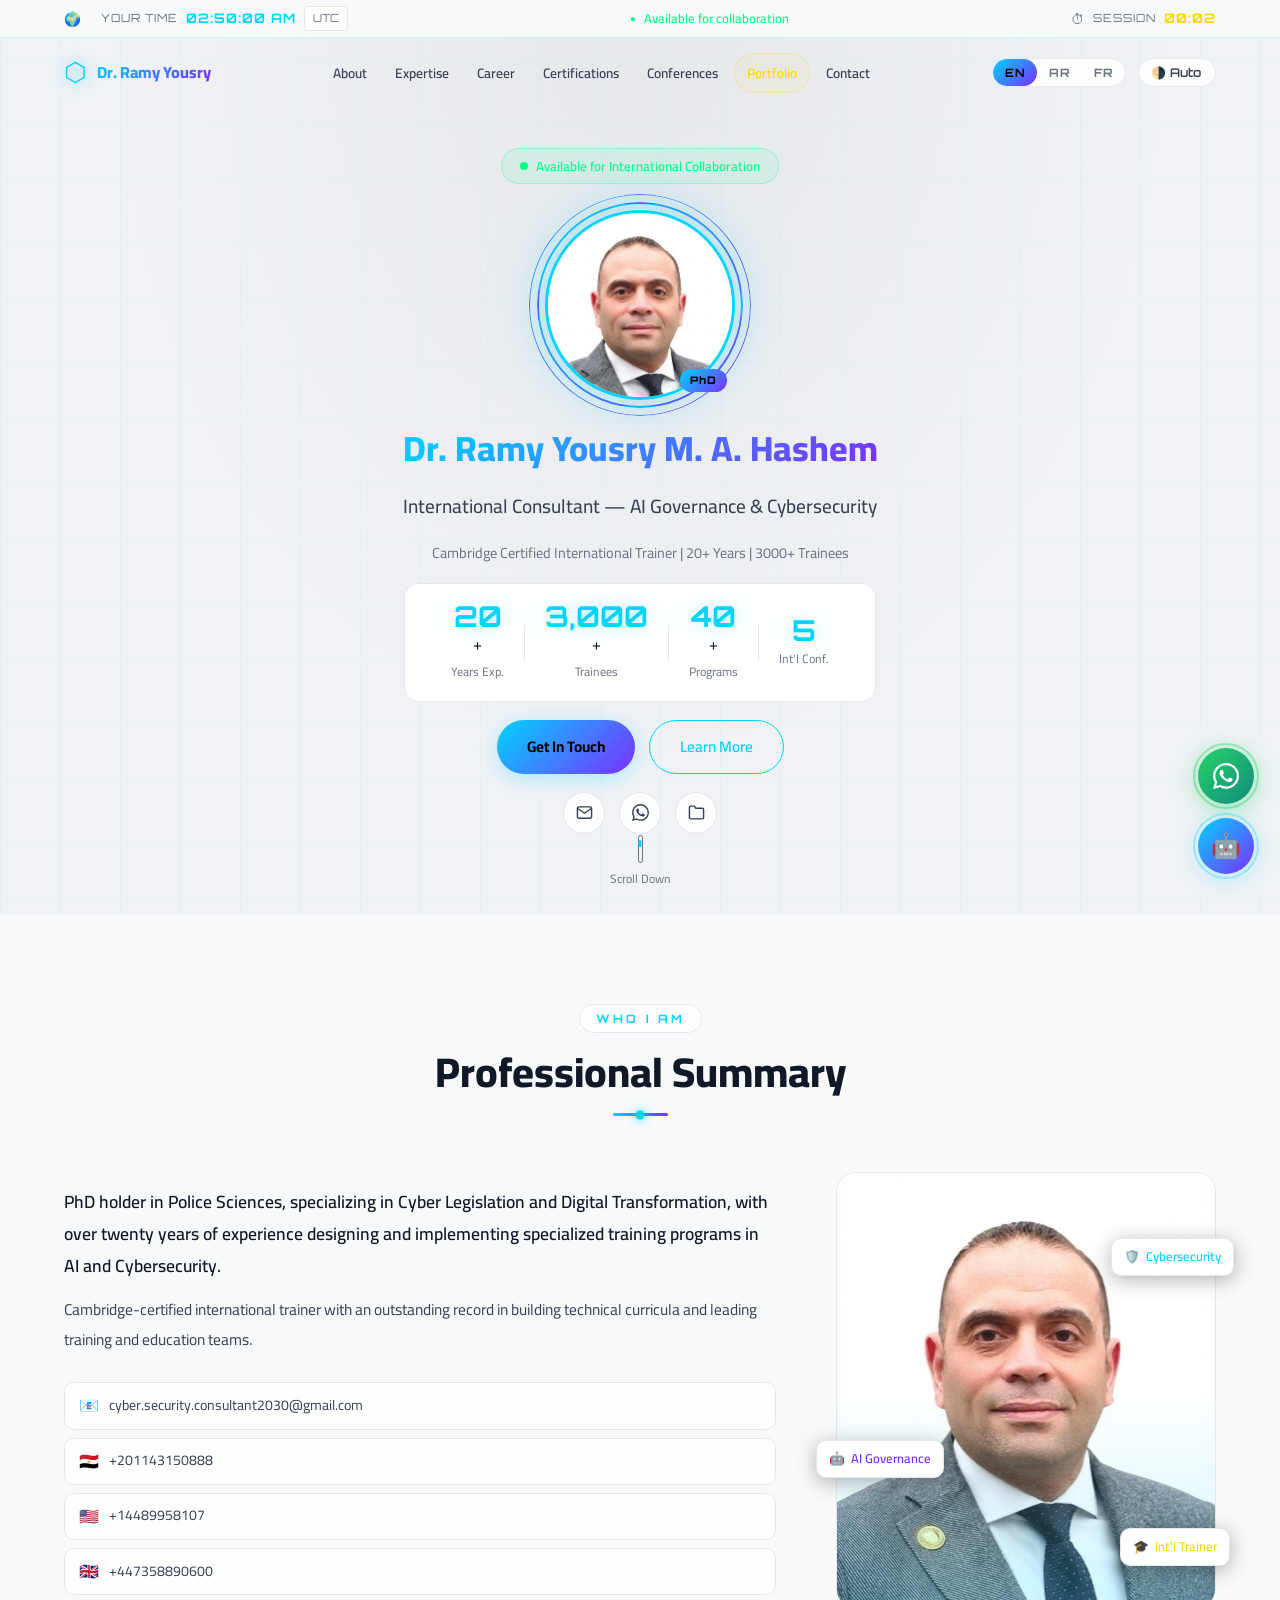
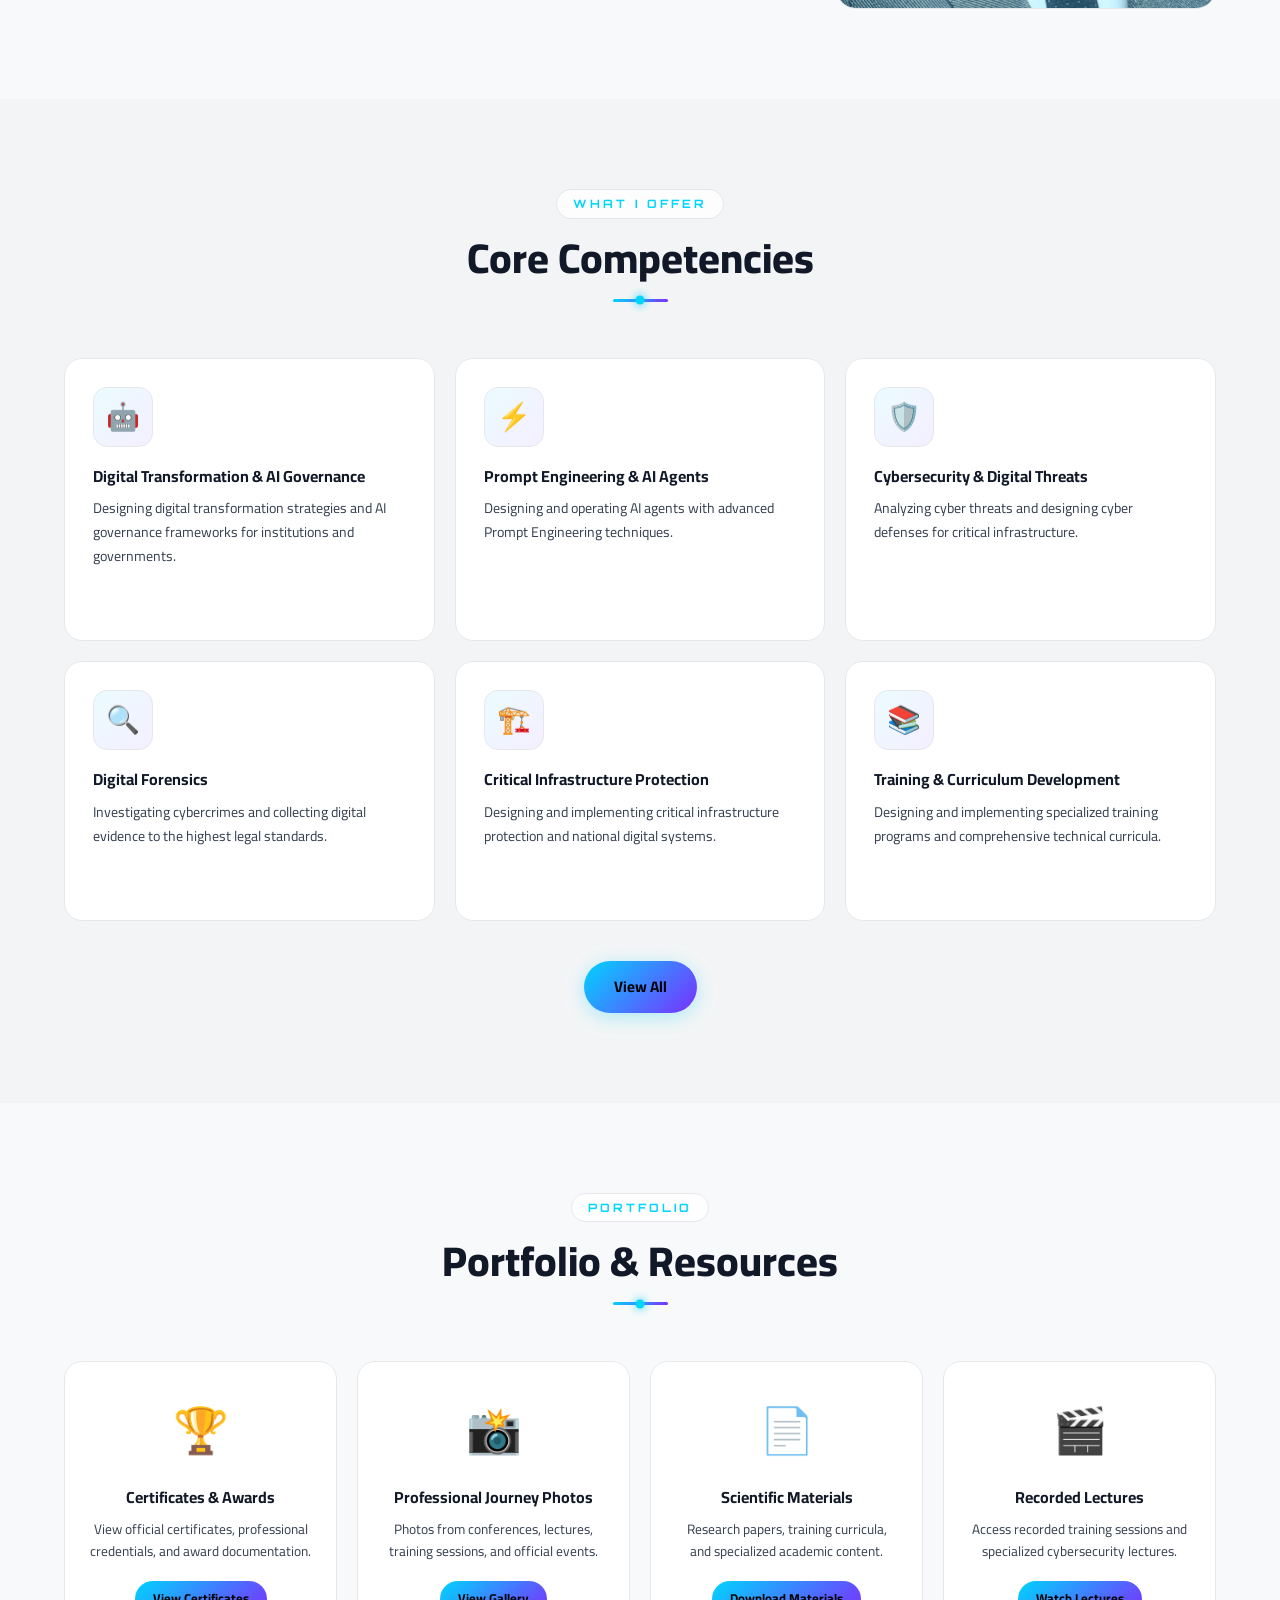
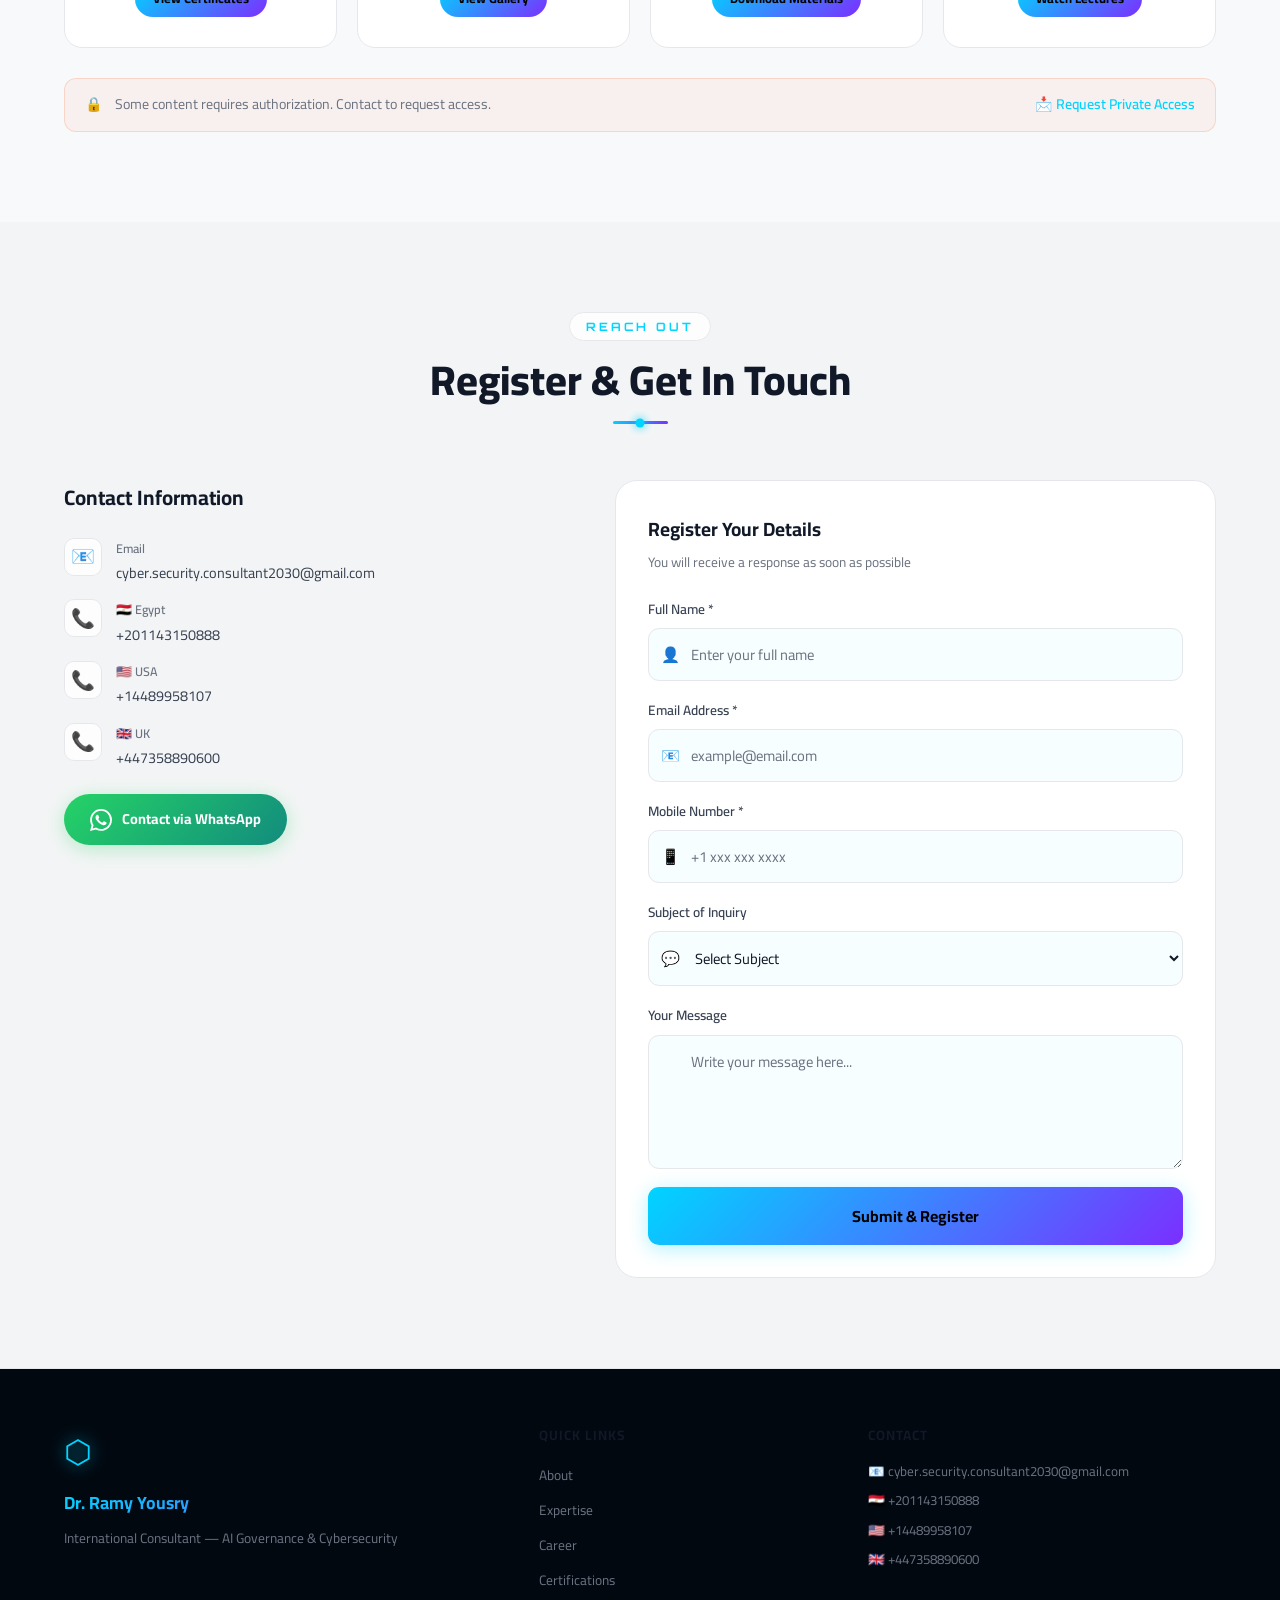
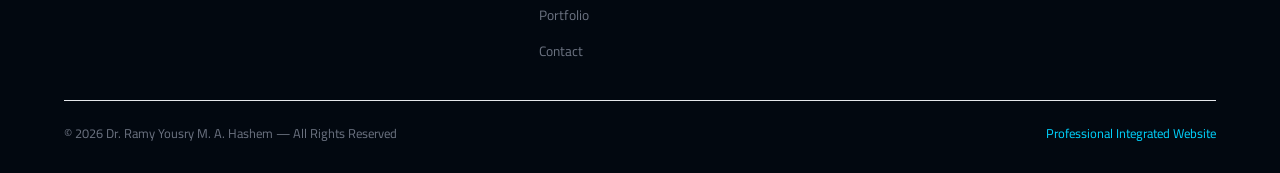
==== commit 1a8235d0: "Update footer text and add theme selector" ====
--- a/index.html
+++ b/index.html
@@ -20,6 +20,7 @@
     <div class="top-bar-inner">
       <div class="top-bar-left">
         <span class="top-bar-icon">🌍</span>
+        <span id="top-country" class="top-country"></span>
         <span class="top-time-label" id="tb-your-time">Your Time</span>
         <span class="top-clock" id="top-clock">--:--:--</span>
         <span class="top-timezone" id="top-timezone"></span>
@@ -58,6 +59,11 @@
           <button class="lang-btn" data-lang="ar">AR</button>
           <button class="lang-btn" data-lang="fr">FR</button>
         </div>
+        <select id="theme-selector" class="theme-select">
+          <option value="auto">🌗 Auto</option>
+          <option value="dark">🌙 Dark</option>
+          <option value="light">☀️ Light</option>
+        </select>
         <button class="nav-toggle" id="nav-toggle">
           <span></span><span></span><span></span>
         </button>
@@ -384,7 +390,7 @@
       </div>
       <div class="footer-bottom">
         <p>© 2026 Dr. Ramy Yousry M. A. Hashem — <span id="footer-rights">All Rights Reserved</span></p>
-        <p class="footer-built" id="footer-built">Professional Integrated Website</p>
+        <p class="footer-built" id="footer-built">Doctor Consultant</p>
       </div>
     </div>
   </footer>
--- a/style.css
+++ b/style.css
@@ -1425,3 +1425,54 @@
   .conf-world { grid-template-columns: 1fr; }
   .awards-world { grid-template-columns: repeat(2,1fr); }
 }
+/* ===== THEME SELECTOR & COUNTRY ===== */
+.theme-select {
+  background: var(--bg-glass);
+  color: var(--text-secondary);
+  border: 1px solid var(--border);
+  border-radius: 20px;
+  padding: 6px 12px;
+  font-size: 0.75rem;
+  font-family: var(--font-tech);
+  font-weight: 600;
+  outline: none;
+  cursor: pointer;
+  transition: var(--transition);
+  appearance: none;
+  -webkit-appearance: none;
+}
+.theme-select:hover, .theme-select:focus {
+  border-color: var(--primary);
+  color: var(--primary);
+}
+.theme-select option {
+  background: var(--bg-dark);
+  color: var(--text-primary);
+}
+.top-country {
+  color: var(--primary);
+  font-weight: 700;
+  margin-right: 4px;
+}
+body.rtl-mode .top-country { margin-right: 0; margin-left: 4px; }
+
+/* ================================================================
+   LIGHT MODE VARIABLES (Overrides default dark mode)
+   ================================================================ */
+body.light-mode {
+  --bg-main: #f8f9fa;
+  --bg-dark: #f0f2f5;
+  --bg-card: #ffffff;
+  --bg-glass: rgba(255, 255, 255, 0.85);
+  --text-primary: #111827;
+  --text-secondary: #374151;
+  --text-muted: #6b7280;
+  --border: #e5e7eb;
+  --border-hover: #d1d5db;
+  background-color: var(--bg-main);
+  color: var(--text-primary);
+}
+body.light-mode .hero { background: radial-gradient(ellipse at top, #e5e7eb 0%, #f0f2f5 60%); }
+body.light-mode .section:nth-child(even) { background: rgba(0,0,0,0.02); }
+body.light-mode .navbar.scrolled { background: rgba(255, 255, 255, 0.95); box-shadow: 0 4px 20px rgba(0, 0, 0, 0.05); }
+body.light-mode .top-bar { background: rgba(248,249,250,0.97); }
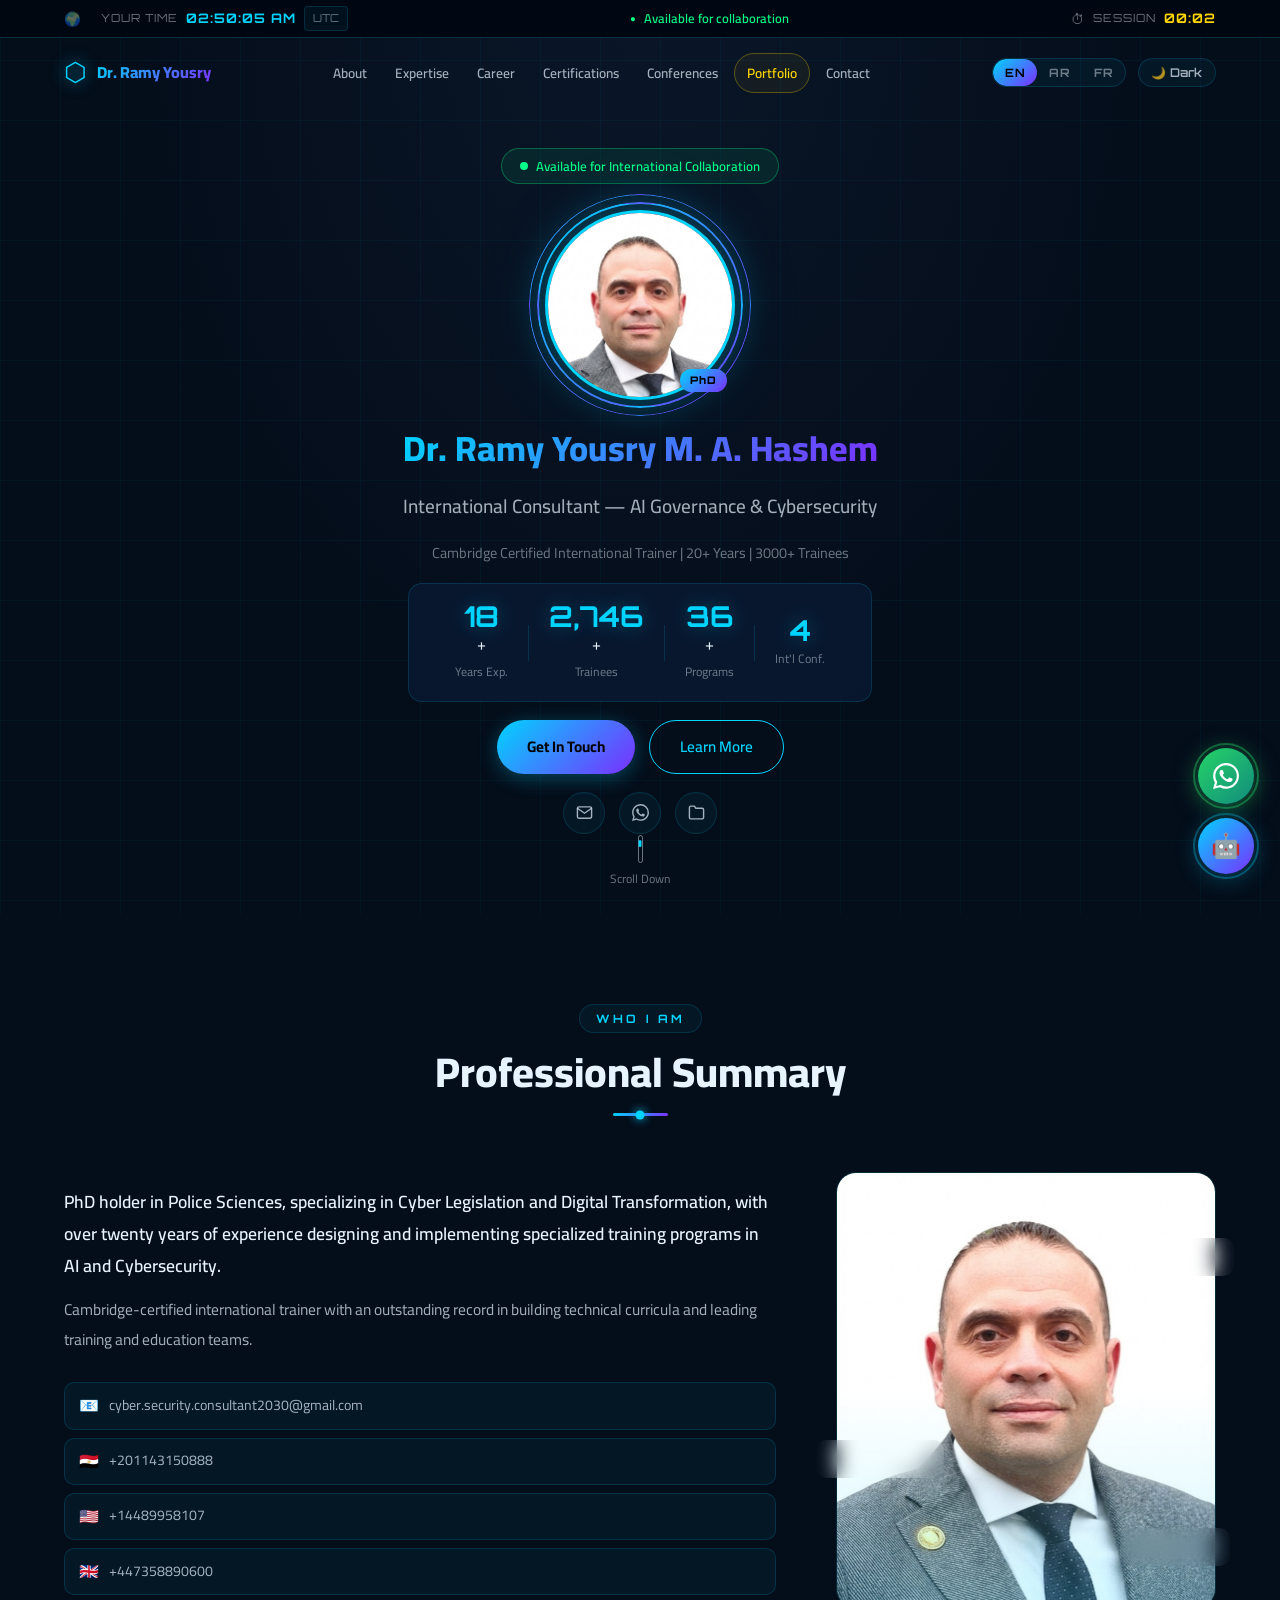
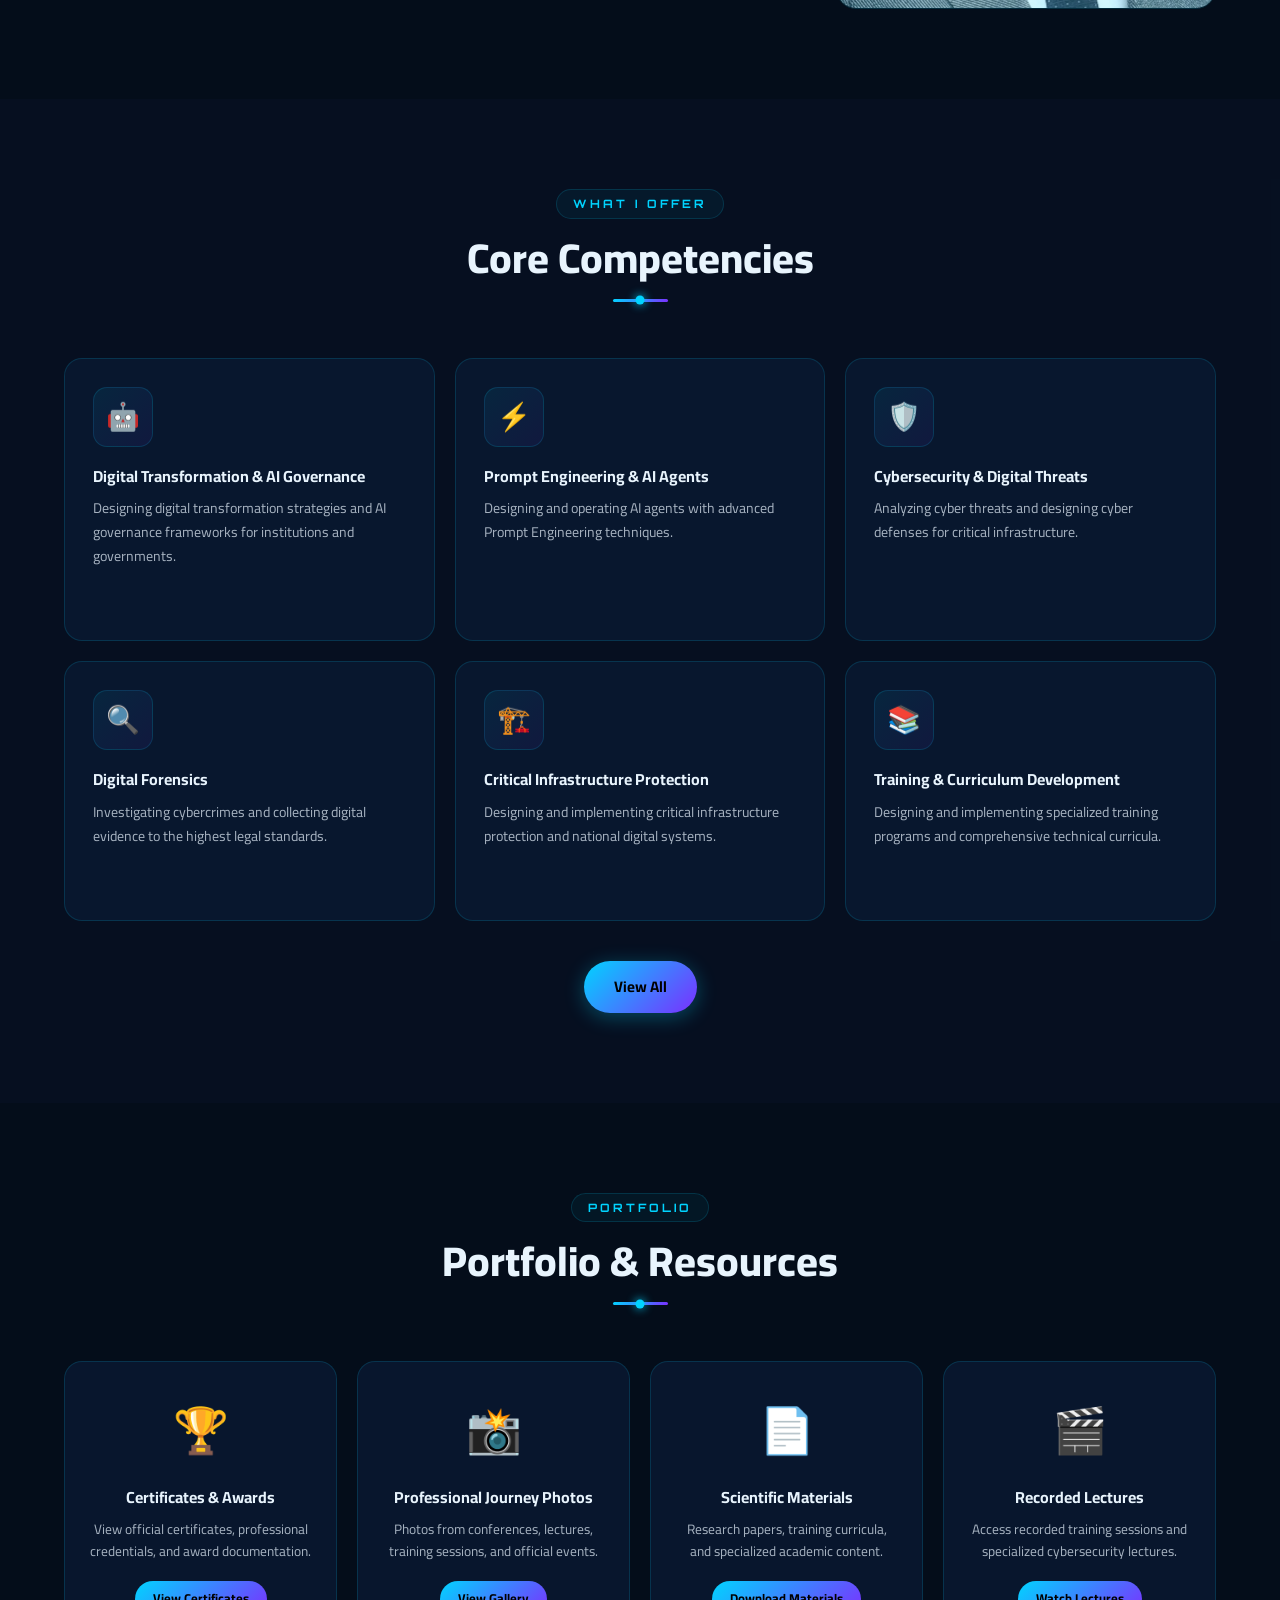
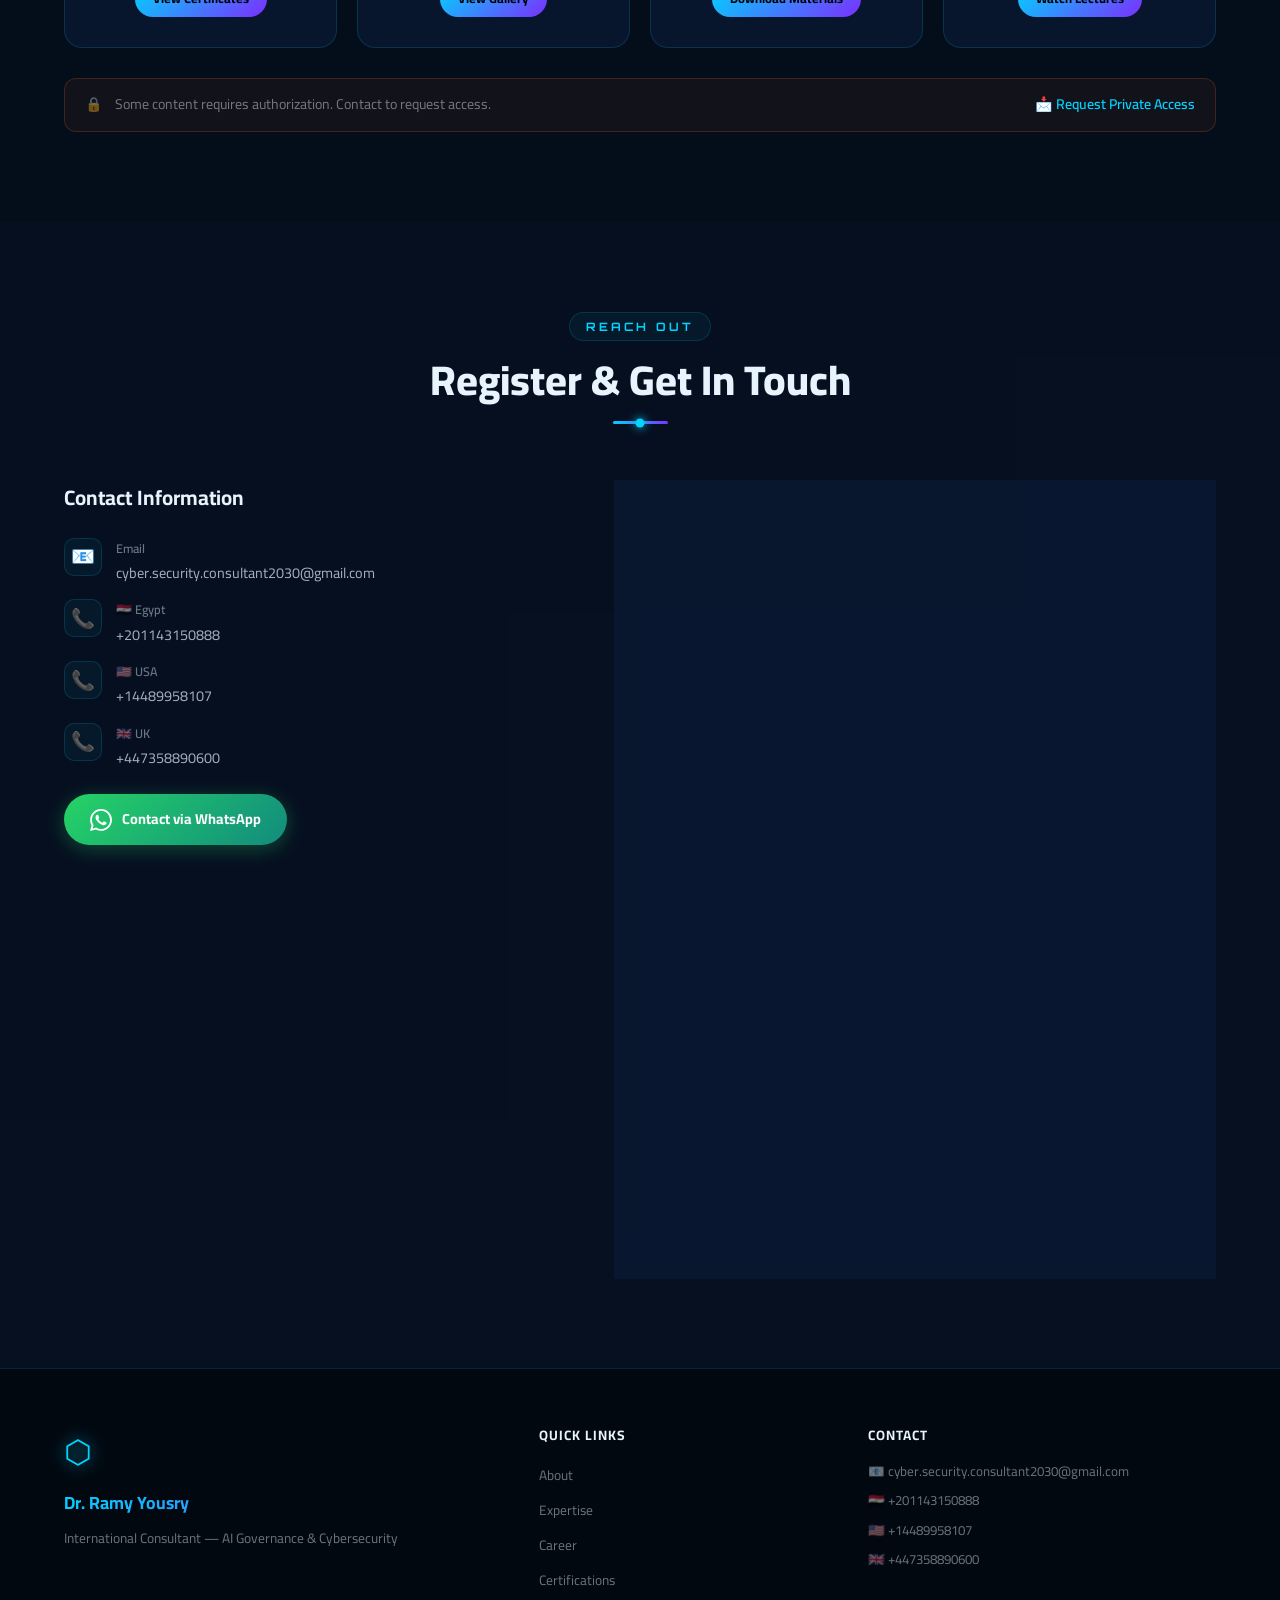
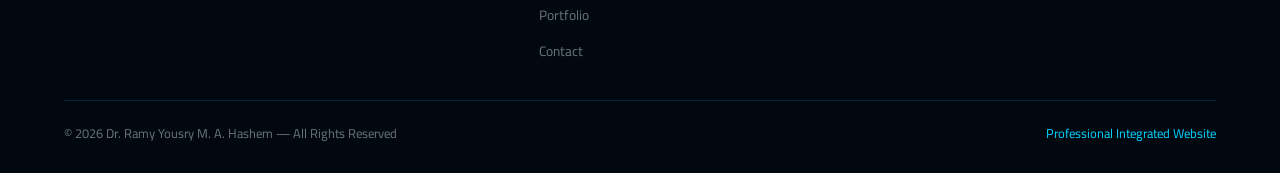
==== commit 3477b7b6: "Update about lead description in index.html" ====
--- a/index.html
+++ b/index.html
@@ -141,7 +141,7 @@
       </div>
       <div class="about-grid">
         <div class="about-text fade-in">
-          <p class="about-lead" id="about-lead">PhD holder in Police Sciences, specializing in Cyber Legislation and Digital Transformation, with over twenty years of experience designing and implementing specialized training programs in AI and Cybersecurity.</p>
+          <p class="about-lead" id="about-lead">PhD holder in Digital Transformation, specializing in Cyber Legislation, with over twenty years of experience designing and implementing specialized training programs in AI and Cybersecurity.</p>
           <p class="about-body" id="about-body">Cambridge-certified international trainer with an outstanding record in building technical curricula and leading training and education teams.</p>
           <div class="about-contact-grid">
             <div class="contact-chip"><span class="chip-icon">📧</span><a href="mailto:cyber.security.consultant2030@gmail.com">cyber.security.consultant2030@gmail.com</a></div>
